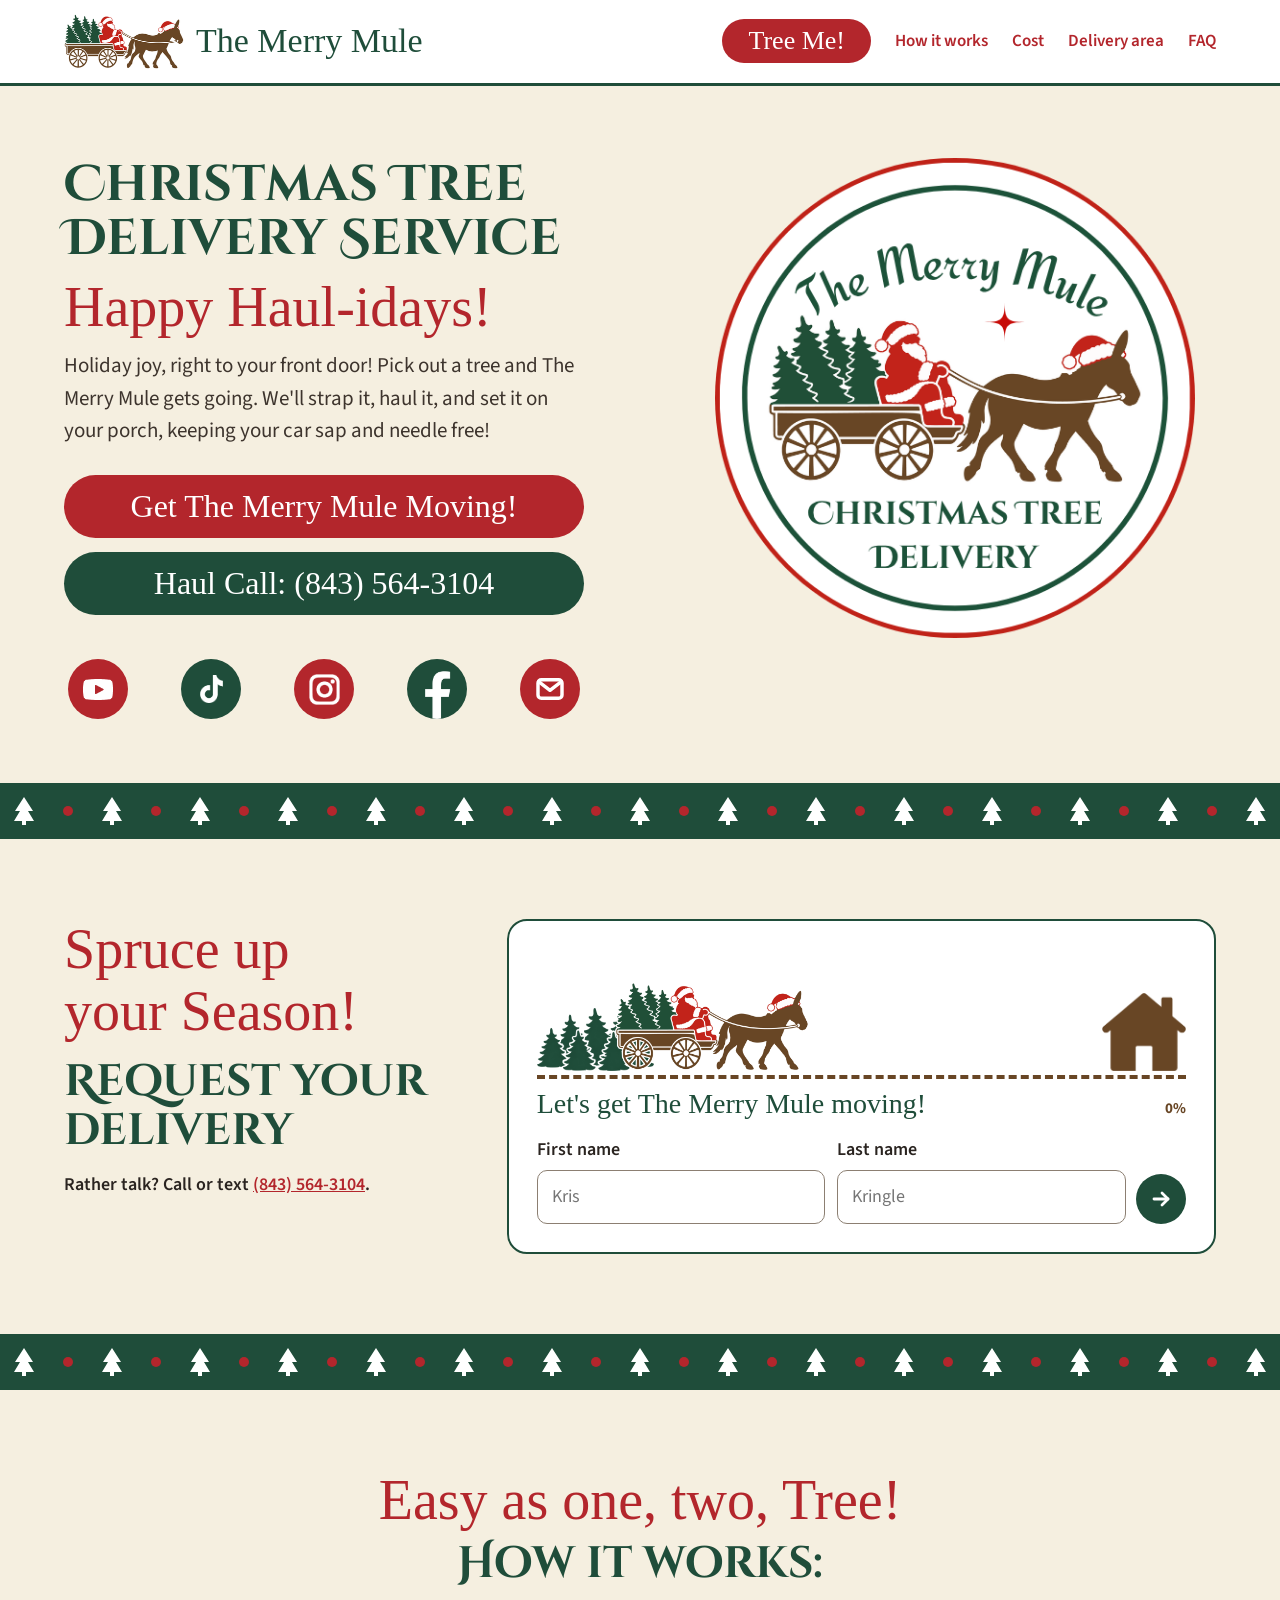
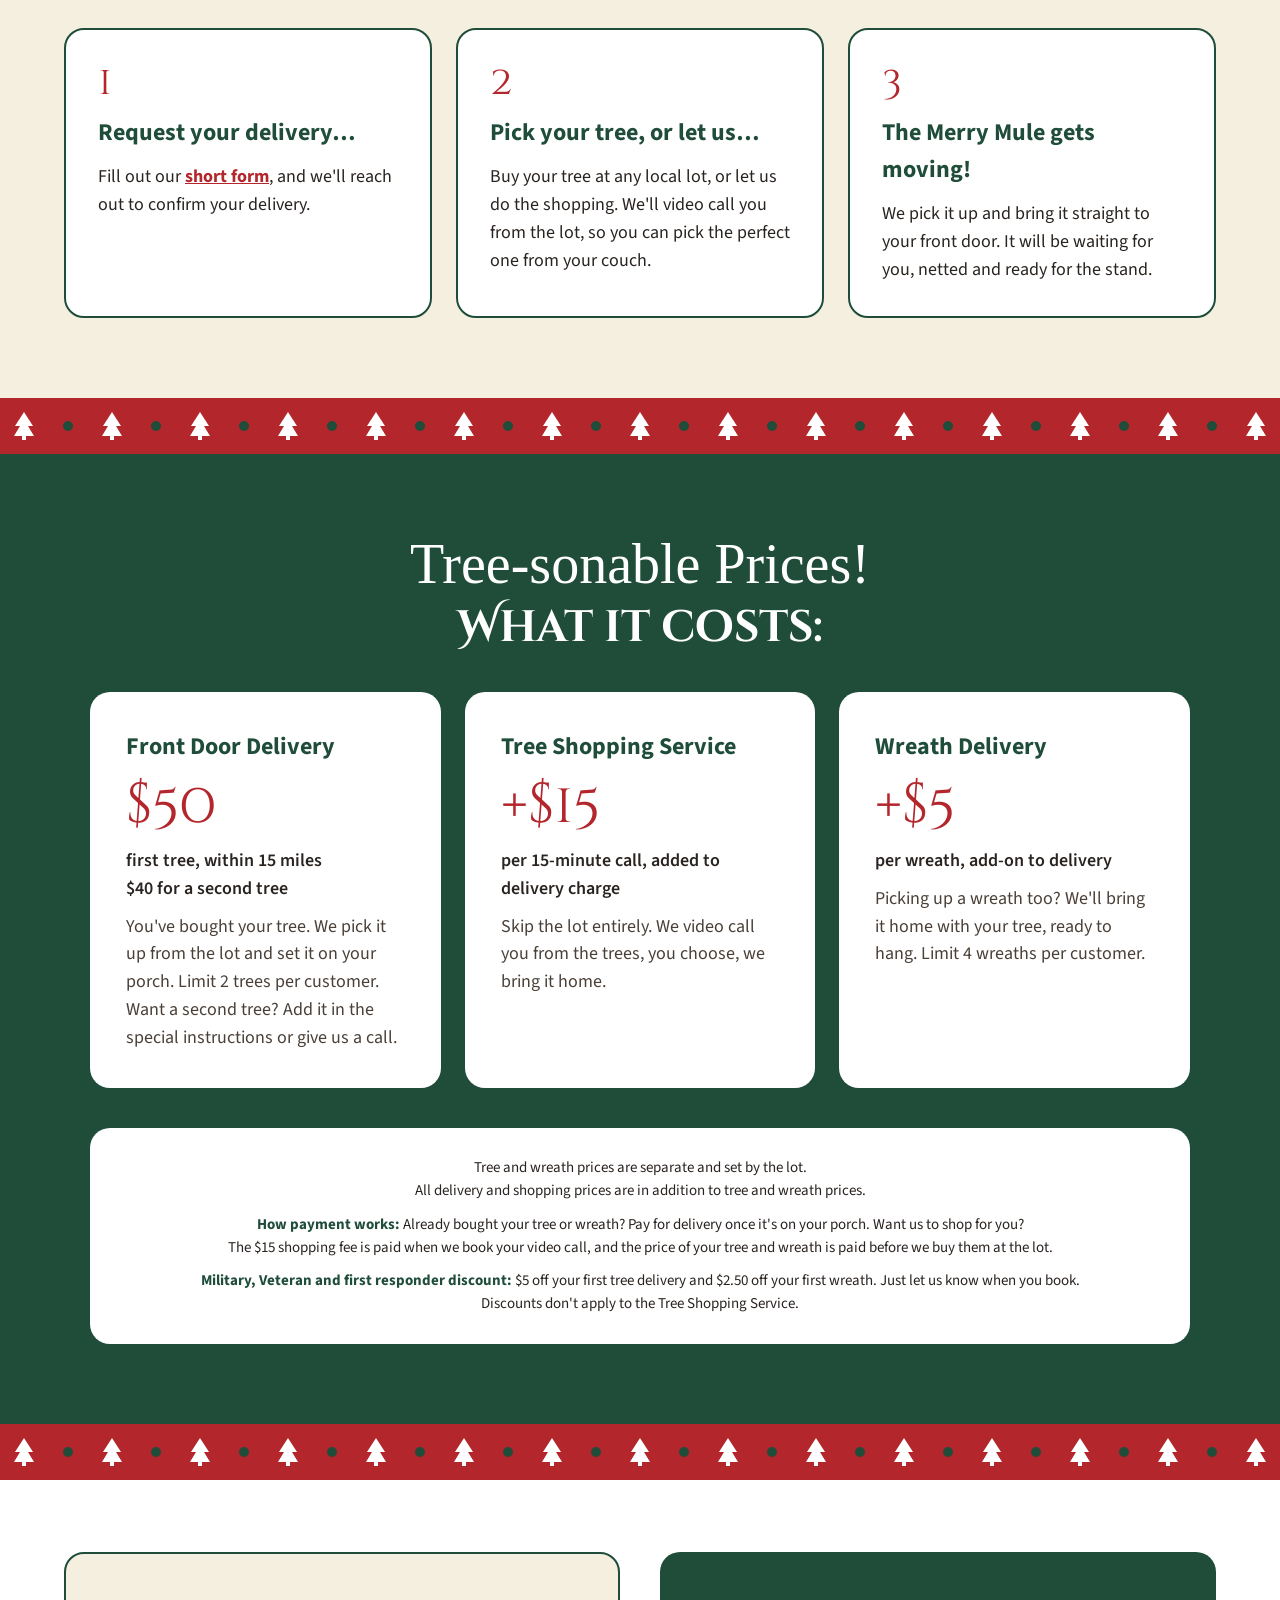
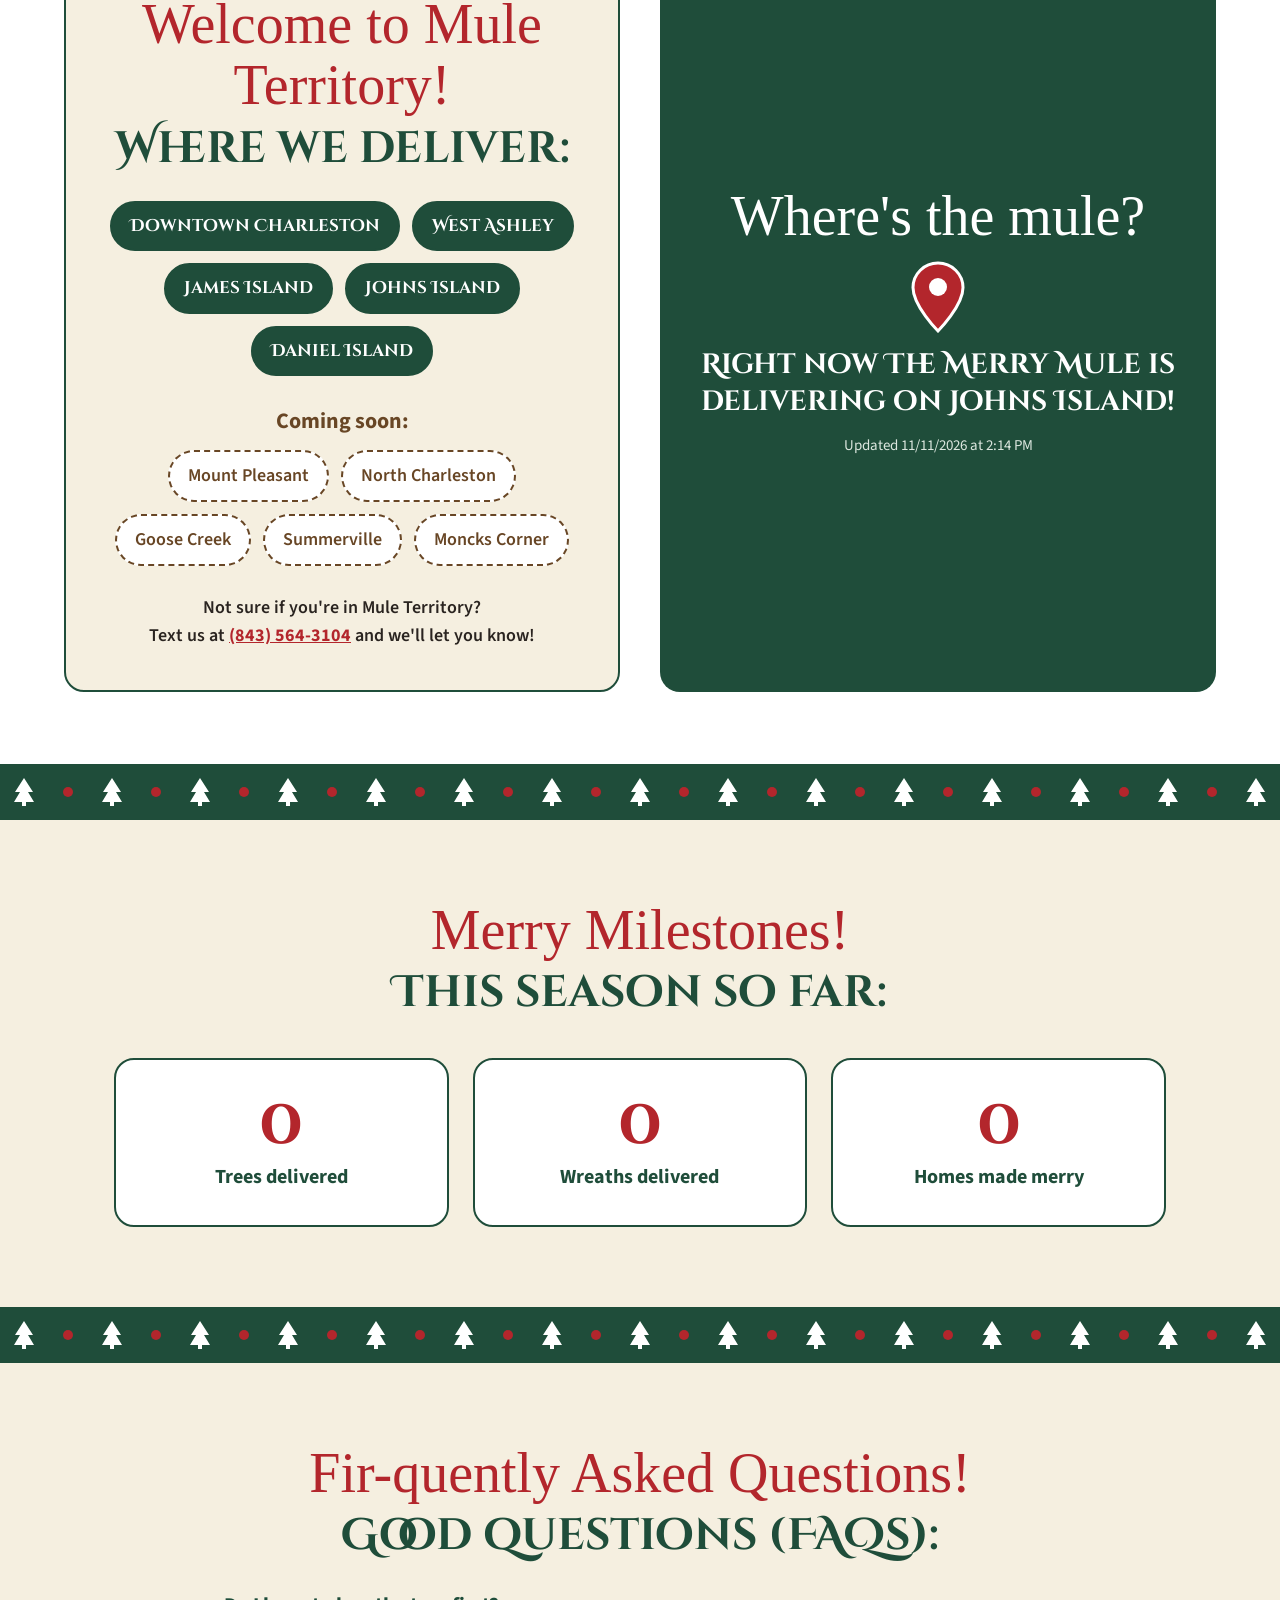
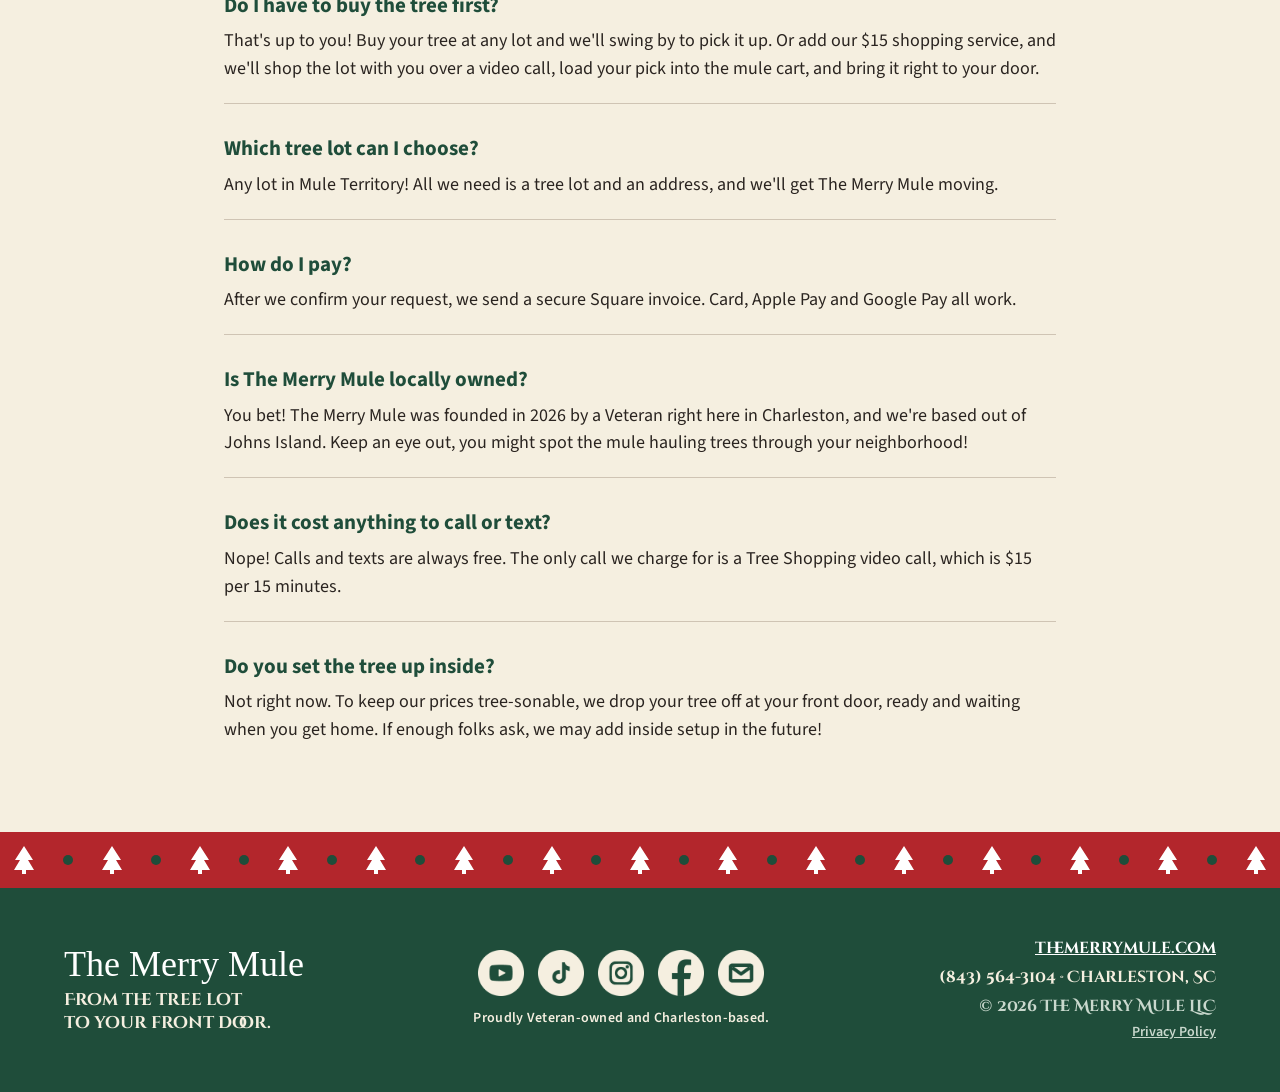
==== index.html @ 7c2b90de "Add files via upload" ====
<!doctype html>
<html lang="en">
<head>
<!-- Google Tag Manager -->
<script>(function(w,d,s,l,i){w[l]=w[l]||[];w[l].push({'gtm.start':
new Date().getTime(),event:'gtm.js'});var f=d.getElementsByTagName(s)[0],
j=d.createElement(s),dl=l!='dataLayer'?'&l='+l:'';j.async=true;j.src=
'https://www.googletagmanager.com/gtm.js?id='+i+dl;f.parentNode.insertBefore(j,f);
})(window,document,'script','dataLayer','GTM-KTWTQXD2');</script>
<!-- End Google Tag Manager -->
<meta charset="utf-8">
<meta name="viewport" content="width=device-width, initial-scale=1">
<title>The Merry Mule | Christmas Tree Delivery in Charleston, SC</title>
<meta name="description" content="Christmas tree delivery in Charleston, SC. Buy your tree at any local lot and The Merry Mule hauls it to your front door. $50 delivery. Veteran-owned on Johns Island.">
<link rel="canonical" href="https://www.themerrymule.com/">
<meta property="og:type" content="website">
<meta property="og:url" content="https://www.themerrymule.com/">
<meta property="og:title" content="The Merry Mule | Christmas Tree Delivery">
<meta property="og:description" content="Holiday joy, right to your front door! We haul your Christmas tree from the lot to your porch in Charleston, SC.">
<meta property="og:image" content="https://www.themerrymule.com/img/logo-circle.png">
<meta name="theme-color" content="#1F4D3A">
<link rel="icon" type="image/png" href="/favicon.png">
<link rel="apple-touch-icon" href="/apple-touch-icon.png">
<link rel="preconnect" href="https://fonts.googleapis.com">
<link rel="preconnect" href="https://fonts.gstatic.com" crossorigin>
<link rel="stylesheet" href="https://fonts.googleapis.com/css2?family=Cinzel+Decorative:wght@700&family=Redressed&family=Source+Sans+3:wght@400;600;700&display=swap">
<link rel="stylesheet" href="/styles.css">
<script type="application/ld+json">
{"@context":"https://schema.org","@type":"LocalBusiness","name":"The Merry Mule","description":"Christmas tree delivery service in Charleston, SC.","url":"https://www.themerrymule.com","telephone":"+1-843-564-3104","email":"haulidays@themerrymule.com","image":"https://www.themerrymule.com/img/logo-circle.png","address":{"@type":"PostalAddress","addressLocality":"Johns Island","addressRegion":"SC","addressCountry":"US"},"areaServed":["Downtown Charleston","West Ashley","James Island","Johns Island","Daniel Island"],"sameAs":["https://www.youtube.com/@TheMerryMule","https://www.tiktok.com/@the_merry_mule","https://www.instagram.com/the_merry_mule/","https://www.facebook.com/themerrymule"]}
</script>
</head>
<body>
<!-- Google Tag Manager (noscript) -->
<noscript><iframe src="https://www.googletagmanager.com/ns.html?id=GTM-KTWTQXD2" height="0" width="0" style="display:none;visibility:hidden"></iframe></noscript>
<!-- End Google Tag Manager (noscript) -->

<header class="mm-header">
<div class="mm-headrow">
<a class="mm-brand" href="#top" data-jump="top">
<img class="mm-headlogo" src="/img/logo-header.png" alt="The Merry Mule: Santa and the mule hauling a wagon of trees" width="120" height="86">
<span class="mm-brandname">The Merry Mule</span>
</a>
<nav class="mm-nav" aria-label="Main">
<a class="mm-pill" href="#spruce" data-jump="spruce">Tree Me!</a>
<a href="#how" data-jump="how">How it works</a>
<a href="#pricing" data-jump="pricing">Cost</a>
<a href="#area" data-jump="area">Delivery area</a>
<a href="#faq" data-jump="faq">FAQ</a>
</nav>
<button type="button" class="mm-burger" id="mm-burger" aria-label="Open menu" aria-expanded="false" aria-controls="mm-menu">
<svg class="bars" width="26" height="26" viewBox="0 0 24 24" aria-hidden="true" fill="none" stroke="#FFFFFF" stroke-width="2.6" stroke-linecap="round"><line x1="4" y1="7" x2="20" y2="7"/><line x1="4" y1="12" x2="20" y2="12"/><line x1="4" y1="17" x2="20" y2="17"/></svg>
<svg class="x" width="26" height="26" viewBox="0 0 24 24" aria-hidden="true" fill="none" stroke="#FFFFFF" stroke-width="2.6" stroke-linecap="round"><line x1="6" y1="6" x2="18" y2="18"/><line x1="18" y1="6" x2="6" y2="18"/></svg>
</button>
</div>
<nav class="mm-menu" id="mm-menu" aria-label="Mobile">
<a class="mm-pill" href="#spruce" data-jump="spruce">Tree Me!</a>
<a href="#how" data-jump="how">How it works</a>
<a href="#pricing" data-jump="pricing">Cost</a>
<a href="#area" data-jump="area">Delivery area</a>
<a href="#faq" data-jump="faq">FAQ</a>
</nav>
</header>

<main>
<section id="top" class="mm-hero">
<div style="flex:1 1 480px;min-width:0;display:flex;flex-direction:column;gap:22px">
<h1>Christmas Tree Delivery Service</h1>
<p class="script" style="margin:-11px 0;font-size:clamp(41px,6.6vw,56px);line-height:1.1;color:var(--red)">Happy Haul-idays!</p>
<p style="margin:0;font-size:21px;max-width:520px;color:#3D342D">Holiday joy, right to your front door! Pick out a tree and The Merry Mule gets going. We'll strap it, haul it, and set it on your porch, keeping your car sap and needle free!</p>
<div style="display:flex;flex-direction:column;gap:14px;margin-top:6px;width:100%;max-width:520px">
<a class="mm-bigbtn" href="#spruce" data-jump="spruce" style="background:var(--red)">Get The Merry Mule Moving!</a>
<a class="mm-bigbtn" href="tel:+18435643104" data-call="hero" style="background:var(--green)">Haul Call: <span style="white-space:nowrap">(843) 564-3104</span></a>
</div>
<div class="mm-socials">
<a href="https://www.youtube.com/@TheMerryMule" target="_blank" rel="noopener" aria-label="The Merry Mule on YouTube" title="YouTube" style="background:var(--red)"><img src="/img/yt.png" alt="" style="width:30px;height:auto"></a>
<a href="https://www.tiktok.com/@the_merry_mule" target="_blank" rel="noopener" aria-label="The Merry Mule on TikTok" title="TikTok" style="background:var(--green)"><img src="/img/tt.png" alt="" style="width:23px;height:auto"></a>
<a href="https://www.instagram.com/the_merry_mule/" target="_blank" rel="noopener" aria-label="The Merry Mule on Instagram" title="Instagram" style="background:var(--red)"><img src="/img/ig.png" alt="" style="width:31px;height:auto"></a>
<a href="https://www.facebook.com/themerrymule" target="_blank" rel="noopener" aria-label="The Merry Mule on Facebook" title="Facebook" style="background:var(--green)"><img src="/img/fb.png" alt="" style="width:60px;height:60px;display:block"></a>
<a href="mailto:haulidays@themerrymule.com" aria-label="Email The Merry Mule" title="Email" style="background:var(--red)"><svg width="32" height="32" viewBox="0 0 24 24" aria-hidden="true" fill="none" stroke="#FFFFFF" stroke-width="2.6" stroke-linecap="round" stroke-linejoin="round"><rect x="3" y="5" width="18" height="14" rx="2.5"/><path d="M3.5 6.5l8.5 6.5 8.5-6.5"/></svg></a>
</div>
</div>
<div style="flex:1 1 420px;min-width:0;display:flex;justify-content:center">
<img src="/img/logo-circle.png" alt="The Merry Mule: a mule in a Santa hat pulling a wagon of Christmas trees" width="480" height="480" style="width:100%;max-width:480px;height:auto;display:block">
</div>
</section>

<div class="mm-strip" aria-hidden="true" style="background:var(--green)" data-dot="#B3262C"></div>

<section id="request" class="mm-request">
<div class="mm-req-head">
<p id="spruce" class="kicker mm-spruce">Spruce up<br class="mm-deskbr"> your Season!</p>
<h2 class="h2 mm-reqh2">Request your delivery</h2>
<p class="mm-desk-only" style="margin:0;font-weight:600">Rather talk? Call or text <a href="tel:+18435643104" data-call="form">(843) 564-3104</a>.</p>
</div>
<div style="flex:2 1 560px;min-width:0">
<form id="mm-form" class="mm-form" novalidate>
<div class="mm-track">
<div class="mm-road">
<img src="/img/tree-lot.png" alt="Tree lot" style="left:0;width:18%">
<img src="/img/house.png" alt="Your home" style="right:0;width:13%">
<img id="mm-wagon" src="/img/wagon.png" alt="The Merry Mule hauling a tree" style="left:12%;width:30%;transition:left .7s ease">
</div>
<div style="display:flex;justify-content:space-between;align-items:baseline;gap:12px;flex-wrap:wrap">
<span class="mm-tripmsg" id="mm-tripmsg">Let's get The Merry Mule moving!</span>
<span class="mm-pct" id="mm-pct">0%</span>
</div>
</div>

<div class="mm-page" data-page="1" data-req="first,last">
<div class="mm-fields"><div style="display:grid;grid-template-columns:1fr 1fr;gap:12px">
<label class="mm-lbl">First name<input class="mm-in" type="text" name="first" placeholder="Kris" autocomplete="given-name" enterkeyhint="next"></label>
<label class="mm-lbl">Last name<input class="mm-in" type="text" name="last" placeholder="Kringle" autocomplete="family-name" enterkeyhint="next"></label>
</div></div>
<button type="button" class="mm-circ next" aria-label="Next"></button>
</div>

<div class="mm-page" data-page="2" data-req="phone" hidden>
<button type="button" class="mm-circ back" aria-label="Back"></button>
<div class="mm-fields"><label class="mm-lbl">Phone<input class="mm-in" type="tel" name="phone" placeholder="(843) 555-MULE" autocomplete="tel" enterkeyhint="next"></label></div>
<button type="button" class="mm-circ next" aria-label="Next"></button>
</div>

<div class="mm-page" data-page="3" data-req="email" hidden>
<button type="button" class="mm-circ back" aria-label="Back"></button>
<div class="mm-fields"><label class="mm-lbl">Email<input class="mm-in" type="email" name="email" placeholder="christmaswishes@santasworkshop.org" autocomplete="email" enterkeyhint="next"></label></div>
<button type="button" class="mm-circ next" aria-label="Next"></button>
</div>

<div class="mm-page" data-page="4" data-req="address" hidden>
<button type="button" class="mm-circ back" aria-label="Back"></button>
<div class="mm-fields"><label class="mm-lbl">Delivery address <span style="font-weight:400;font-size:15px;color:#5A5048">(include town and ZIP code)</span><textarea class="mm-in" rows="2" name="address" placeholder="123 North Pole Lane, North Pole, SC 99705" autocomplete="street-address" enterkeyhint="next"></textarea></label></div>
<button type="button" class="mm-circ next" aria-label="Next"></button>
</div>

<div class="mm-page" data-page="5" data-req="tree" hidden>
<button type="button" class="mm-circ back" aria-label="Back"></button>
<div class="mm-fields"><fieldset style="margin:0;padding:0;border:0;display:flex;flex-wrap:wrap;column-gap:24px;row-gap:0">
<legend style="font-weight:600;font-size:18px;padding:0;margin-bottom:6px">Do you already have your tree?</legend>
<label class="mm-radio"><input type="radio" name="tree" value="yes">Yes, I've bought it. Just deliver it!</label>
<label class="mm-radio"><input type="radio" name="tree" value="no">No, I need help picking one (+$15)</label>
</fieldset></div>
<button type="button" class="mm-circ next" aria-label="Next"></button>
</div>

<div class="mm-page" data-page="6" data-req="lot" hidden>
<button type="button" class="mm-circ back" aria-label="Back"></button>
<div class="mm-fields"><label class="mm-lbl"><span id="mm-lotlabel">Which tree lot?</span><input class="mm-in" type="text" name="lot" placeholder="Trees R Us" enterkeyhint="next"></label></div>
<button type="button" class="mm-circ next" aria-label="Next"></button>
</div>

<div class="mm-page" data-page="7" data-req="height" hidden>
<button type="button" class="mm-circ back" aria-label="Back"></button>
<div class="mm-fields"><label class="mm-lbl">Tree height<select class="mm-in" name="height"><option value="">Choose a height</option><option>Under 6 ft</option><option>6 to 7 ft</option><option>7 to 8 ft</option><option>8 to 9 ft</option><option>Over 9 ft</option></select></label></div>
<button type="button" class="mm-circ next" aria-label="Next"></button>
</div>

<div class="mm-page" data-page="8" data-req="" hidden>
<button type="button" class="mm-circ back" aria-label="Back"></button>
<div class="mm-fields"><label class="mm-lbl">How many wreaths? ($5 each)<select class="mm-in" name="wreaths"><option>None</option><option>1</option><option>2</option><option>3</option><option>4</option></select></label></div>
<button type="button" class="mm-circ next" aria-label="Next"></button>
</div>

<div class="mm-page" data-page="9" data-req="date" hidden>
<button type="button" class="mm-circ back" aria-label="Back"></button>
<div class="mm-fields"><label class="mm-lbl">Preferred delivery date<input class="mm-in" type="date" name="date" enterkeyhint="next"></label></div>
<button type="button" class="mm-circ next" aria-label="Next"></button>
</div>

<div class="mm-page" data-page="10" data-req="" hidden>
<button type="button" class="mm-circ back" aria-label="Back"></button>
<div class="mm-fields"><label class="mm-lbl">Special instructions (optional)<textarea class="mm-in notes" rows="3" name="notes" placeholder="Do not feed the reindeer."></textarea></label></div>
<button type="button" class="mm-circ next" aria-label="Next"></button>
</div>

<div class="mm-page" data-page="11" data-req="consent" hidden style="flex-direction:column;align-items:stretch;gap:16px">
<div class="mm-consent">
<label class="mm-check"><input type="checkbox" name="consent_service"><span><strong>Required:</strong> I agree to receive texts and emails from The Merry Mule about this delivery, including scheduling, payment and delivery updates. Msg &amp; data rates may apply. Reply STOP to opt out.</span></label>
<label class="mm-check"><input type="checkbox" name="consent_marketing"><span><strong>Optional:</strong> Yes, keep me on The Merry Mule's list! Send me occasional texts and emails with seasonal offers, including next year's tree delivery. Consent is not a condition of purchase. Msg frequency varies. Msg &amp; data rates may apply. Reply STOP to unsubscribe or HELP for help. See our <a href="/privacy">Privacy Policy</a>.</span></label>
</div>
<div style="display:flex;align-items:center;gap:10px">
<button type="button" class="mm-circ back" aria-label="Back"></button>
<button type="submit" class="mm-submit" id="mm-submit">Bring My Tree Home!</button>
</div>
</div>

<input type="text" name="company" tabindex="-1" autocomplete="off" aria-hidden="true" style="position:absolute;left:-9999px;width:1px;height:1px;opacity:0">
<p class="mm-nudge" id="mm-nudge" role="alert" hidden></p>
</form>

<div class="mm-thanks" id="mm-thanks" hidden>
<div class="mm-snow" aria-hidden="true" data-count="30" data-fall="560" data-seed="13"></div>
<div style="flex:1 1 200px;min-width:0;display:flex;justify-content:center;position:relative;z-index:1">
<img src="/img/logo-circle.png" alt="The Merry Mule logo" style="width:100%;max-width:260px;height:auto;border-radius:50%;background:#fff">
</div>
<div style="flex:2 1 280px;min-width:0;display:flex;flex-direction:column;align-items:flex-start;gap:16px;position:relative;z-index:1">
<p class="script" style="margin:0;font-size:clamp(40px,6vw,56px);line-height:1.1">The Merry Mule<br>is on the move!</p>
<p style="margin:0;font-size:19px;max-width:440px">Thanks for choosing The Merry Mule. We can't wait to make your holiday bright!</p>
<button type="button" id="mm-again" style="font:inherit;font-weight:700;font-size:17px;background:#fff;color:var(--green);border:0;border-radius:999px;padding:12px 24px;min-height:48px;cursor:pointer">Book another delivery</button>
</div>
</div>
<p class="mm-mob-only" style="margin:18px 0 0;font-weight:600;text-align:center">Rather talk? Call or text <a href="tel:+18435643104" data-call="form">(843) 564-3104</a>.</p>
</div>
</section>

<div class="mm-strip" aria-hidden="true" style="background:var(--green)" data-dot="#B3262C"></div>

<section id="how" class="wrap" style="padding-top:80px;padding-bottom:80px;display:flex;flex-direction:column;gap:40px">
<div style="text-align:center;display:flex;flex-direction:column;gap:8px">
<p class="kicker">Easy as one, two, Tree!</p>
<h2 class="h2">How it works:</h2>
</div>
<div style="display:grid;grid-template-columns:repeat(auto-fit,minmax(280px,1fr));gap:24px">
<div class="mm-card"><span class="mm-num">1</span><h3>Request your delivery…</h3><p>Fill out our <a href="#spruce" data-jump="spruce" style="font-weight:700">short form</a>, and we'll reach out to confirm your delivery.</p></div>
<div class="mm-card"><span class="mm-num">2</span><h3>Pick your tree, or let us…</h3><p>Buy your tree at any local lot, or let us do the shopping. We'll video call you from the lot, so you can pick the perfect one from your couch.</p></div>
<div class="mm-card"><span class="mm-num">3</span><h3>The Merry Mule gets moving!</h3><p>We pick it up and bring it straight to your front door. It will be waiting for you, netted and ready for the stand.</p></div>
</div>
</section>

<div class="mm-strip" aria-hidden="true" style="background:var(--red)" data-dot="#1F4D3A"></div>

<section id="pricing" style="position:relative;overflow:hidden;background:var(--green);color:var(--cream)">
<div class="mm-snow" aria-hidden="true" data-count="44" data-fall="1200" data-seed="0"></div>
<div class="wrap" style="position:relative;z-index:1;padding-top:80px;padding-bottom:80px;display:flex;flex-direction:column;gap:40px">
<div style="text-align:center;display:flex;flex-direction:column;gap:8px">
<p class="kicker" style="color:#fff">Tree-sonable Prices!</p>
<h2 class="h2" style="color:#fff">What it costs:</h2>
</div>
<div style="display:grid;grid-template-columns:repeat(auto-fit,minmax(260px,1fr));gap:24px;max-width:1100px;width:100%;margin:0 auto">
<div class="mm-price"><h3>Front Door Delivery</h3><p class="amt">$50</p><p style="font-weight:600">first tree, within 15 miles<br>$40 for a second tree</p><p style="color:#4A4038">You've bought your tree. We pick it up from the lot and set it on your porch. Limit 2 trees per customer. Want a second tree? Add it in the special instructions or give us a call.</p></div>
<div class="mm-price"><h3>Tree Shopping Service</h3><p class="amt">+$15</p><p style="font-weight:600">per 15-minute call, added to delivery charge</p><p style="color:#4A4038">Skip the lot entirely. We video call you from the trees, you choose, we bring it home.</p></div>
<div class="mm-price"><h3>Wreath Delivery</h3><p class="amt">+$5</p><p style="font-weight:600">per wreath, add-on to delivery</p><p style="color:#4A4038">Picking up a wreath too? We'll bring it home with your tree, ready to hang. Limit 4 wreaths per customer.</p></div>
</div>
<div style="max-width:1100px;width:100%;margin:0 auto;background:#fff;border-radius:20px;padding:28px 32px;display:flex;flex-direction:column;gap:10px;text-align:center;font-size:15px;color:var(--ink)">
<p style="margin:0">Tree and wreath prices are separate and set by the lot.<br>All delivery and shopping prices are in addition to tree and wreath prices.</p>
<p style="margin:0"><strong style="color:var(--green)">How payment works:</strong> Already bought your tree or wreath? Pay for delivery once it's on your porch. Want us to shop for you?<br>The $15 shopping fee is paid when we book your video call, and the price of your tree and wreath is paid before we buy them at the lot.</p>
<p style="margin:0"><strong style="color:var(--green)">Military, Veteran and first responder discount:</strong> $5 off your first tree delivery and $2.50 off your first wreath. Just let us know when you book.<br>Discounts don't apply to the Tree Shopping Service.</p>
</div>
</div>
</section>

<div class="mm-strip" aria-hidden="true" style="background:var(--red)" data-dot="#1F4D3A"></div>

<section id="area" style="background:#fff">
<div class="wrap" style="padding-top:72px;padding-bottom:72px;display:flex;flex-wrap:wrap;align-items:stretch;gap:40px">
<div style="flex:1 1 380px;min-width:0;background:var(--cream);border:2px solid var(--green);border-radius:20px;padding:40px 32px;display:flex;flex-direction:column;align-items:center;justify-content:center;gap:28px;text-align:center">
<div style="display:flex;flex-direction:column;gap:8px">
<p class="kicker">Welcome to Mule Territory!</p>
<h2 class="h2">Where we deliver:</h2>
</div>
<ul class="mm-chips">
<li class="mm-chip">Downtown Charleston</li><li class="mm-chip">West Ashley</li><li class="mm-chip">James Island</li><li class="mm-chip">Johns Island</li><li class="mm-chip">Daniel Island</li>
</ul>
<div style="display:flex;flex-direction:column;align-items:center;gap:12px">
<h3 style="margin:0;font-size:22px;color:var(--brown)">Coming soon:</h3>
<ul class="mm-chips">
<li class="mm-chip soon">Mount Pleasant</li><li class="mm-chip soon">North Charleston</li><li class="mm-chip soon">Goose Creek</li><li class="mm-chip soon">Summerville</li><li class="mm-chip soon">Moncks Corner</li>
</ul>
</div>
<p style="margin:0;max-width:460px;font-weight:600">Not sure if you're in Mule Territory?<br>Text us at <a href="sms:+18435643104" data-call="text" style="font-weight:700">(843) 564-3104</a> and we'll let you know!</p>
</div>
<div style="flex:1 1 380px;min-width:0;position:relative;overflow:hidden;background:var(--green);color:#fff;border-radius:20px;padding:40px 32px;display:flex;flex-direction:column;align-items:center;justify-content:center;gap:16px;text-align:center">
<div class="mm-snow" aria-hidden="true" data-count="26" data-fall="480" data-seed="21"></div>
<div style="position:relative;z-index:1;display:flex;flex-direction:column;align-items:center;gap:14px">
<p class="script" style="margin:0;font-size:clamp(40px,6vw,56px);line-height:1.1">Where's the mule?</p>
<svg width="56" height="72" viewBox="0 0 56 72" role="img" aria-label="Location pin"><path d="M28 2C14.2 2 3 13 3 26.6 3 45 28 70 28 70s25-25 25-43.4C53 13 41.8 2 28 2z" fill="#B3262C" stroke="#FFFFFF" stroke-width="3"/><circle cx="28" cy="26" r="9" fill="#FFFFFF"/></svg>
<p id="mm-mule-status" style="margin:0;font-family:var(--head);font-weight:700;font-size:clamp(22px,3vw,28px);line-height:1.3"></p>
<p style="margin:0;font-size:15px;color:#DCE7DF">Updated <span id="mm-mule-updated"></span></p>
</div>
</div>
</div>
</section>

<div class="mm-strip" aria-hidden="true" style="background:var(--green)" data-dot="#B3262C"></div>

<section id="milestones" style="max-width:1100px;margin:0 auto;padding:80px 24px;display:flex;flex-direction:column;align-items:center;gap:40px;text-align:center">
<div style="display:flex;flex-direction:column;gap:8px">
<p class="kicker">Merry Milestones!</p>
<h2 class="h2">This season so far:</h2>
</div>
<div id="mm-milestones" style="width:100%;display:grid;grid-template-columns:repeat(auto-fit,minmax(240px,1fr));gap:24px"></div>
</section>

<div class="mm-strip" aria-hidden="true" style="background:var(--green)" data-dot="#B3262C"></div>

<section id="faq" style="max-width:880px;margin:0 auto;padding:80px 24px;display:flex;flex-direction:column;gap:28px">
<div style="display:flex;flex-direction:column;gap:8px;text-align:center">
<p class="kicker">Fir-quently Asked Questions!</p>
<h2 class="h2">Good questions (FAQs):</h2>
</div>
<div class="mm-faq"><h3>Do I have to buy the tree first?</h3><p>That's up to you! Buy your tree at any lot and we'll swing by to pick it up. Or add our $15 shopping service, and we'll shop the lot with you over a video call, load your pick into the mule cart, and bring it right to your door.</p></div>
<div class="mm-faq"><h3>Which tree lot can I choose?</h3><p>Any lot in Mule Territory! All we need is a tree lot and an address, and we'll get The Merry Mule moving.</p></div>
<div class="mm-faq"><h3>How do I pay?</h3><p>After we confirm your request, we send a secure Square invoice. Card, Apple Pay and Google Pay all work.</p></div>
<div class="mm-faq"><h3>Is The Merry Mule locally owned?</h3><p>You bet! The Merry Mule was founded in 2026 by a Veteran right here in Charleston, and we're based out of Johns Island. Keep an eye out, you might spot the mule hauling trees through your neighborhood!</p></div>
<div class="mm-faq"><h3>Does it cost anything to call or text?</h3><p>Nope! Calls and texts are always free. The only call we charge for is a Tree Shopping video call, which is $15 per 15 minutes.</p></div>
<div class="mm-faq"><h3>Do you set the tree up inside?</h3><p>Not right now. To keep our prices tree-sonable, we drop your tree off at your front door, ready and waiting when you get home. If enough folks ask, we may add inside setup in the future!</p></div>
</section>
</main>

<div class="mm-strip" aria-hidden="true" style="background:var(--red)" data-dot="#1F4D3A"></div>

<footer class="mm-footer">
<div class="mm-snow" aria-hidden="true" data-count="24" data-fall="320" data-seed="7"></div>
<div class="mm-foot-inner">
<div class="mm-foot-left">
<span class="script" style="font-size:36px;color:#fff;line-height:1.1">The Merry Mule</span>
<span style="font-family:var(--head);font-weight:700;font-size:17px;line-height:1.35">From the tree lot<br>to your front door.</span>
</div>
<div class="mm-foot-mid">
<div class="mm-foot-icons">
<a href="https://www.youtube.com/@TheMerryMule" target="_blank" rel="noopener" aria-label="YouTube"><img src="/img/foot-yt.png" alt="YouTube"></a>
<a href="https://www.tiktok.com/@the_merry_mule" target="_blank" rel="noopener" aria-label="TikTok"><img src="/img/foot-tt.png" alt="TikTok"></a>
<a href="https://www.instagram.com/the_merry_mule/" target="_blank" rel="noopener" aria-label="Instagram"><img src="/img/foot-ig.png" alt="Instagram"></a>
<a href="https://www.facebook.com/themerrymule" target="_blank" rel="noopener" aria-label="Facebook"><img src="/img/foot-fb.png" alt="Facebook"></a>
<a href="mailto:haulidays@themerrymule.com" aria-label="Email"><img src="/img/foot-email.png" alt="Email"></a>
</div>
<span style="font-size:14px;font-weight:600;letter-spacing:.02em;text-align:center">Proudly Veteran-owned and Charleston-based.</span>
</div>
<div class="mm-foot-right">
<a href="https://www.themerrymule.com">themerrymule.com</a>
<span>(843) 564-3104 · Charleston, SC</span>
<span style="color:#C9D8CD">© 2026 The Merry Mule LLC</span>
<span class="mm-foot-legal"><a href="/privacy">Privacy Policy</a></span>
</div>
</div>
</footer>

<script src="/site.js"></script>
</body>
</html>
---- styles.css ----
/* The Merry Mule — shared styles */
:root{--red:#B3262C;--green:#1F4D3A;--brown:#684625;--cream:#F5EFE0;--white:#FFFFFF;--ink:#2A2420;--head:'Cinzel Decorative',serif;--script:'Redressed',cursive}
*{box-sizing:border-box}
html{scroll-behavior:smooth}
body{margin:0;background:var(--cream);color:var(--ink);font-family:'Source Sans 3',system-ui,sans-serif;font-size:18px;line-height:1.55;-webkit-text-size-adjust:100%}
img{max-width:100%}
a{color:var(--red)}
.wrap{max-width:1200px;margin:0 auto;padding-left:24px;padding-right:24px}
.script{font-family:var(--script);font-weight:400}
.kicker{margin:0;font-family:var(--script);font-size:clamp(40px,6vw,56px);line-height:1.1;color:var(--red)}
.h2{margin:0;font-family:var(--head);font-weight:700;font-size:clamp(32px,5vw,44px);line-height:1.1;color:var(--green)}
section[id],p[id]{scroll-margin-top:12px}

/* Header */
.mm-header{background:var(--white);border-bottom:3px solid var(--green)}
.mm-headrow{max-width:1200px;margin:0 auto;padding:14px 24px;display:flex;flex-wrap:wrap;align-items:center;justify-content:space-between;gap:16px}
.mm-brand{display:flex;align-items:center;gap:12px;text-decoration:none;min-width:0}
.mm-headlogo{width:120px;height:auto;flex:0 0 auto}
.mm-brandname{font-family:var(--script);font-size:34px;white-space:nowrap;color:var(--green);line-height:1}
.mm-nav{display:flex;flex-wrap:wrap;align-items:center;gap:24px;font-weight:600;font-size:17px}
.mm-nav a{text-decoration:none;color:var(--red)}
.mm-pill{background:var(--red);color:#fff !important;padding:8px 26px;border-radius:999px;min-height:44px;display:inline-flex;align-items:center;font-family:var(--script);font-weight:400;font-size:26px;line-height:1;text-decoration:none}
.mm-burger{display:none;flex:0 0 auto;width:48px;height:48px;border:0;border-radius:12px;background:var(--green);align-items:center;justify-content:center;cursor:pointer;padding:0}
.mm-burger .x{display:none}
.mm-burger[aria-expanded=true] .bars{display:none}
.mm-burger[aria-expanded=true] .x{display:block}
.mm-menu{display:none;flex-direction:column;align-items:stretch;gap:4px;padding:6px 16px 18px;border-top:1px solid #E4DCCB;font-weight:700;font-size:19px}
.mm-menu a{text-decoration:none;color:var(--red);padding:12px 4px;border-bottom:1px solid #EFE8DA}
.mm-menu a:last-child{border-bottom:0}
.mm-menu .mm-pill{justify-content:center;font-size:28px;padding:12px 20px;margin:8px 0 6px;border-bottom:0}
.mm-menu.open{display:flex}

/* Hero */
.mm-hero{max-width:1200px;margin:0 auto;padding:72px 24px 64px;display:flex;flex-wrap:wrap;align-items:flex-start;gap:48px}
.mm-hero h1{margin:0;font-family:var(--head);font-weight:700;font-size:clamp(34px,5.6vw,50px);line-height:1.08;max-width:520px;color:var(--green)}
.mm-bigbtn{text-decoration:none;color:#fff;font-family:var(--script);font-size:32px;line-height:1.1;text-align:center;padding:14px 28px;border-radius:999px;display:block}
.mm-socials{display:flex;flex-wrap:nowrap;gap:8px;margin-top:22px;width:100%;max-width:520px;padding:0 4px;justify-content:space-between}
.mm-socials a{width:60px;height:60px;flex:0 0 auto;border-radius:50%;display:inline-flex;align-items:center;justify-content:center;overflow:hidden}

/* Strips */
.mm-strip{height:56px;display:flex;flex-wrap:nowrap;align-items:center;justify-content:center;gap:28px;overflow:hidden}
.mm-strip svg{flex-shrink:0}

/* Snow */
.mm-snow{position:absolute;inset:0;pointer-events:none;z-index:0}
.mm-snow > *{position:absolute;top:-24px}
@keyframes mmSnowFall{from{transform:translate(0,0)}to{transform:translate(40px,var(--fall,1200px))}}
@media (prefers-reduced-motion: reduce){.mm-snow{display:none}}

/* Request + form */
.mm-request{max-width:1200px;margin:0 auto;padding:80px 24px;display:flex;flex-wrap:wrap;gap:48px;align-items:flex-start}
.mm-req-head{flex:1 1 320px;min-width:0;display:flex;flex-direction:column;gap:16px}
.mm-form{background:#fff;border:2px solid var(--green);border-radius:20px;padding:28px;display:flex;flex-direction:column;gap:16px;scroll-margin-top:12px}
.mm-track{display:flex;flex-direction:column;gap:10px}
.mm-road{position:relative;width:100%;aspect-ratio:5/1;border-bottom:4px dashed var(--brown)}
.mm-road img{position:absolute;bottom:4px;height:auto}
.mm-tripmsg{font-family:var(--script);font-size:28px;line-height:1.1;color:var(--green)}
.mm-pct{font-size:15px;font-weight:700;color:var(--brown)}
.mm-page{display:flex;align-items:flex-end;gap:10px}
.mm-page[hidden],.mm-form[hidden],[hidden]{display:none !important}
.mm-fields{flex:1 1 auto;min-width:0;display:flex;flex-direction:column;gap:12px}
.mm-lbl{display:flex;flex-direction:column;gap:6px;font-weight:600;font-size:18px;min-width:0}
.mm-in{font:inherit;font-weight:400;padding:12px 14px;border:1.5px solid #8C7F72;border-radius:10px;background:#fff;min-height:50px;width:100%;color:var(--ink)}
.mm-in:focus{outline:3px solid rgba(31,77,58,.35);outline-offset:1px;border-color:var(--green)}
textarea.mm-in{resize:none}
textarea.mm-in.notes{resize:vertical}
.mm-form input[type=date]{-webkit-appearance:none;appearance:none;min-width:0;display:block}
.mm-form input[type=date]::-webkit-date-and-time-value{text-align:left}
.mm-circ{flex:0 0 auto;width:50px;height:50px;border-radius:50%;border:0;display:inline-flex;align-items:center;justify-content:center;cursor:pointer;padding:0}
.mm-circ.next{background:var(--green)}
.mm-circ.back{background:var(--red)}
.mm-radio{display:flex;align-items:center;gap:10px;min-height:44px;font-size:15.5px;line-height:1.25;cursor:pointer}
.mm-radio input,.mm-check input{width:22px;height:22px;flex:0 0 auto;accent-color:var(--green)}
.mm-consent{display:flex;flex-direction:column;gap:6px;background:var(--cream);border-radius:12px;padding:10px 14px}
.mm-check{display:flex;align-items:center;gap:12px;font-size:12.5px;line-height:1.4;min-height:44px;cursor:pointer}
.mm-submit{flex:1 1 auto;font-family:var(--script);font-size:32px;line-height:1.1;background:var(--red);color:#fff;border:0;border-radius:999px;padding:14px 28px;min-height:52px;cursor:pointer}
.mm-submit[disabled]{opacity:.7;cursor:wait}
.mm-nudge{margin:0;font-weight:600;color:var(--red)}
.mm-thanks{position:relative;overflow:hidden;background:var(--green);color:#fff;border-radius:20px;padding:56px 36px;min-height:420px;display:flex;flex-wrap:wrap;align-items:center;justify-content:center;gap:32px;text-align:left;scroll-margin-top:12px}
.mm-thanks[hidden]{display:none}

/* Cards */
.mm-card{background:#fff;border:2px solid var(--green);border-radius:20px;padding:32px;display:flex;flex-direction:column;gap:12px}
.mm-card h3{margin:0;font-size:24px;color:var(--green)}
.mm-card p{margin:0}
.mm-num{font-family:var(--head);font-size:40px;color:var(--red);line-height:1}
.mm-price{background:#fff;color:var(--ink);border-radius:20px;padding:36px;display:flex;flex-direction:column;gap:10px}
.mm-price h3{margin:0;font-size:24px;color:var(--green)}
.mm-price p{margin:0}
.mm-price .amt{font-family:var(--head);font-size:56px;line-height:1.1;color:var(--red)}
.mm-chip{background:var(--green);color:#fff;font-family:var(--head);font-weight:700;font-size:17px;padding:10px 18px;border-radius:999px;border:2px solid var(--green)}
.mm-chip.soon{background:#fff;color:var(--brown);font-family:inherit;font-weight:600;font-size:18px;border:2px dashed var(--brown)}
.mm-chips{list-style:none;margin:0;padding:0;display:flex;flex-wrap:wrap;justify-content:center;gap:12px}
.mm-faq{display:flex;flex-direction:column;gap:6px;border-bottom:1px solid #CFC4B4;padding-bottom:20px}
.mm-faq:last-child{border-bottom:0;padding-bottom:8px}
.mm-faq h3{margin:0;font-size:21px;color:var(--green)}
.mm-faq p{margin:0}

/* Footer */
.mm-footer{position:relative;overflow:hidden;background:var(--green);color:var(--cream)}
.mm-foot-inner{position:relative;z-index:1;max-width:1200px;margin:0 auto;padding:48px 24px;display:flex;flex-wrap:wrap;align-items:center;justify-content:space-between;gap:24px}
.mm-foot-left{display:flex;flex-direction:column;gap:4px}
.mm-foot-mid{display:flex;flex-direction:column;align-items:center;gap:12px}
.mm-foot-icons{display:flex;gap:14px;align-items:center}
.mm-foot-icons a{display:block;line-height:0}
.mm-foot-icons img{width:46px;height:46px;display:block}
.mm-foot-right{display:flex;flex-direction:column;gap:4px;font-family:var(--head);font-weight:700;font-size:16px;text-align:right}
.mm-foot-right a{color:#fff}
.mm-foot-legal{font-family:'Source Sans 3',system-ui,sans-serif;font-weight:600;font-size:14px}
.mm-foot-legal a{color:#C9D8CD}

.mm-mob-only{display:none}

@media (max-width:700px){
.mm-nav{display:none !important}
.mm-burger{display:inline-flex}
.mm-headrow{flex-wrap:nowrap;padding:10px 16px;gap:10px}
.mm-headlogo{width:78px}
.mm-brandname{font-size:27px}
.mm-hero{padding-top:40px}
.mm-bigbtn{font-size:26px;padding:14px 16px}
.mm-form{padding:18px}
.mm-track{position:sticky;top:0;z-index:5;background:#fff;padding:8px 0 6px;margin-top:-8px;box-shadow:0 6px 8px -6px rgba(31,77,58,.35)}
.mm-tripmsg{font-size:23px}
.mm-request{padding-top:56px;padding-bottom:56px;gap:28px}
.mm-desk-only,.mm-deskbr{display:none !important}
.mm-mob-only{display:block}
.mm-req-head{text-align:center;align-items:center;gap:6px}
.mm-spruce{font-size:8.4vw !important;white-space:nowrap}
.mm-reqh2{font-size:5.4vw !important;white-space:nowrap}
.mm-foot-inner{flex-direction:column;justify-content:center;text-align:center}
.mm-foot-left{align-items:center}
.mm-foot-right{text-align:center;align-items:center}
}
@media (min-width:701px){.mm-menu.open{display:none}}

/* Privacy page */
.mm-legal{max-width:820px;margin:0 auto;padding:64px 24px 80px}
.mm-legal h1{margin:0 0 6px;font-family:var(--head);font-weight:700;font-size:clamp(30px,5vw,42px);color:var(--green);line-height:1.15}
.mm-legal h2{margin:36px 0 8px;font-size:23px;color:var(--green)}
.mm-legal p,.mm-legal li{margin:0 0 12px}
.mm-legal ul{padding-left:22px;margin:0 0 12px}
.mm-legal .updated{color:var(--brown);font-weight:600;margin-bottom:28px}
.mm-legal .box{background:#fff;border:2px solid var(--green);border-radius:16px;padding:20px 24px;margin:12px 0}
a[href^="tel:"]:not(.mm-bigbtn),a[href^="sms:"]{white-space:nowrap}
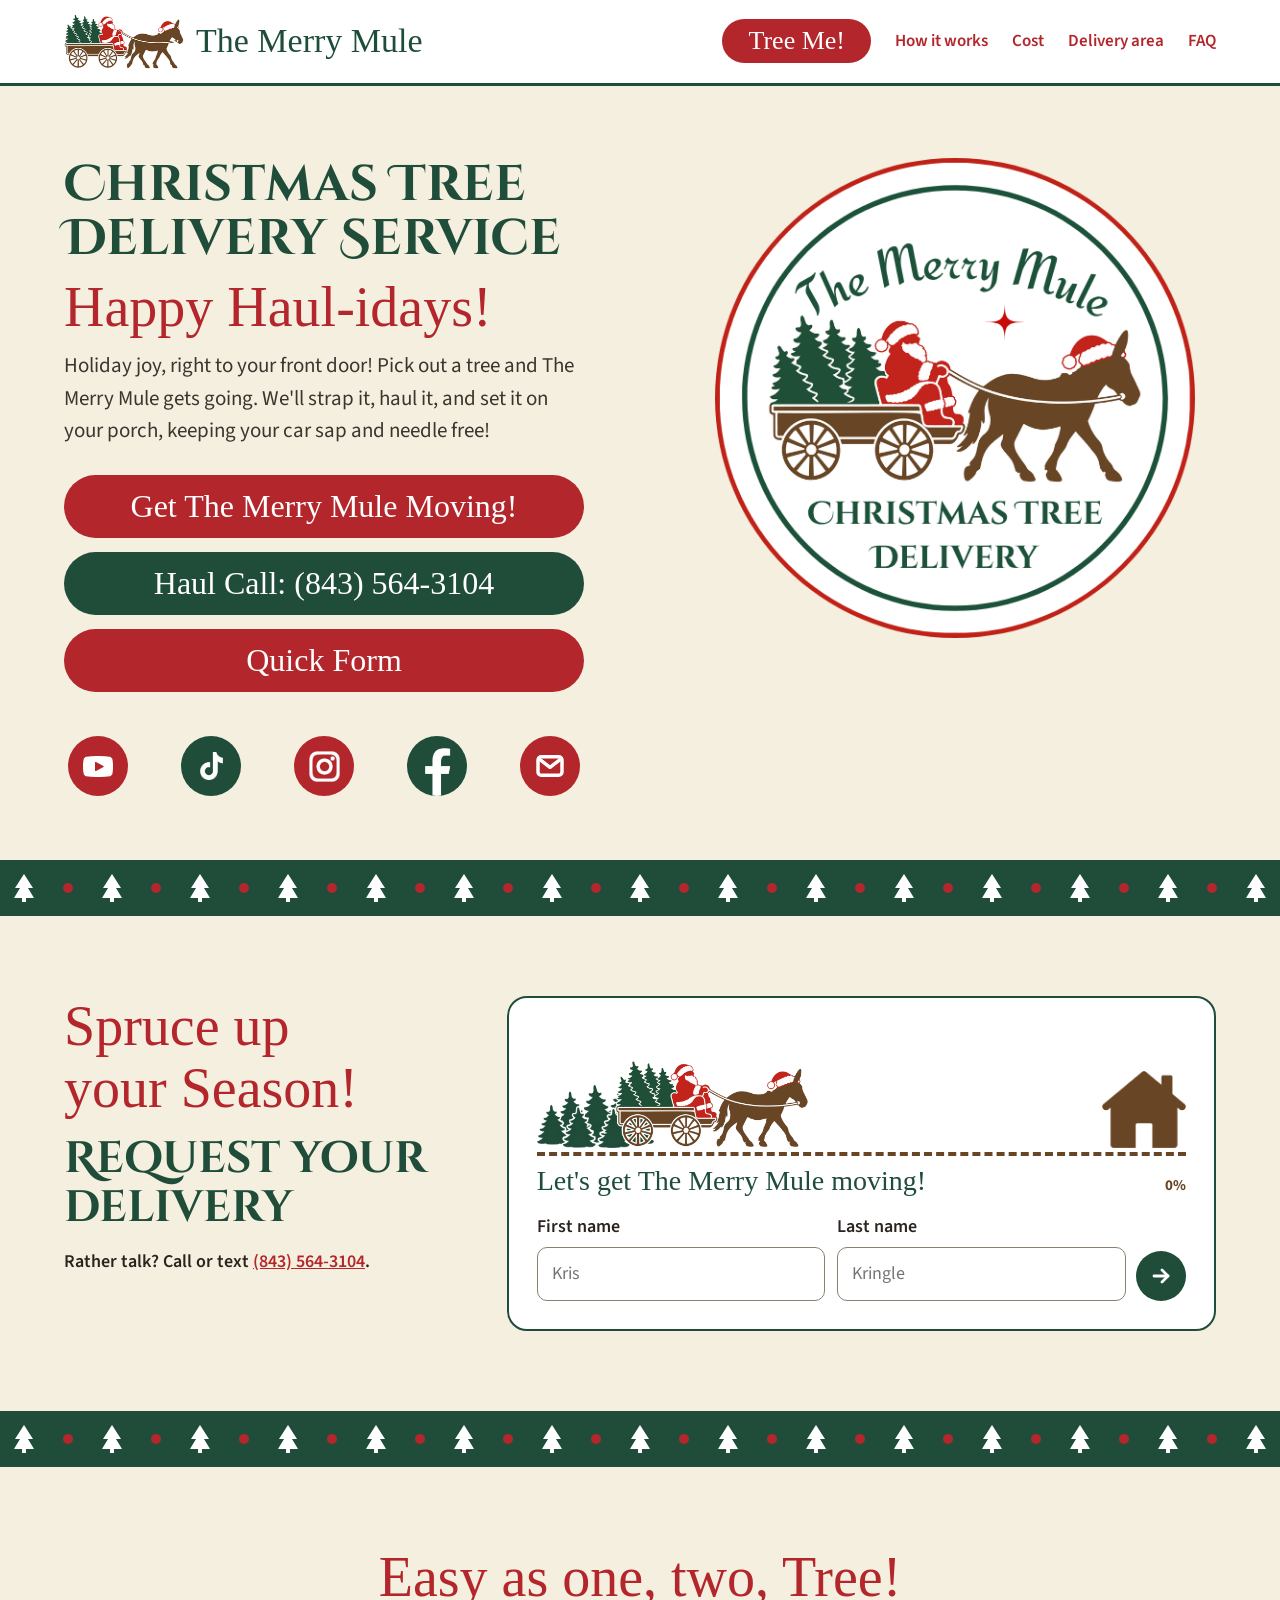
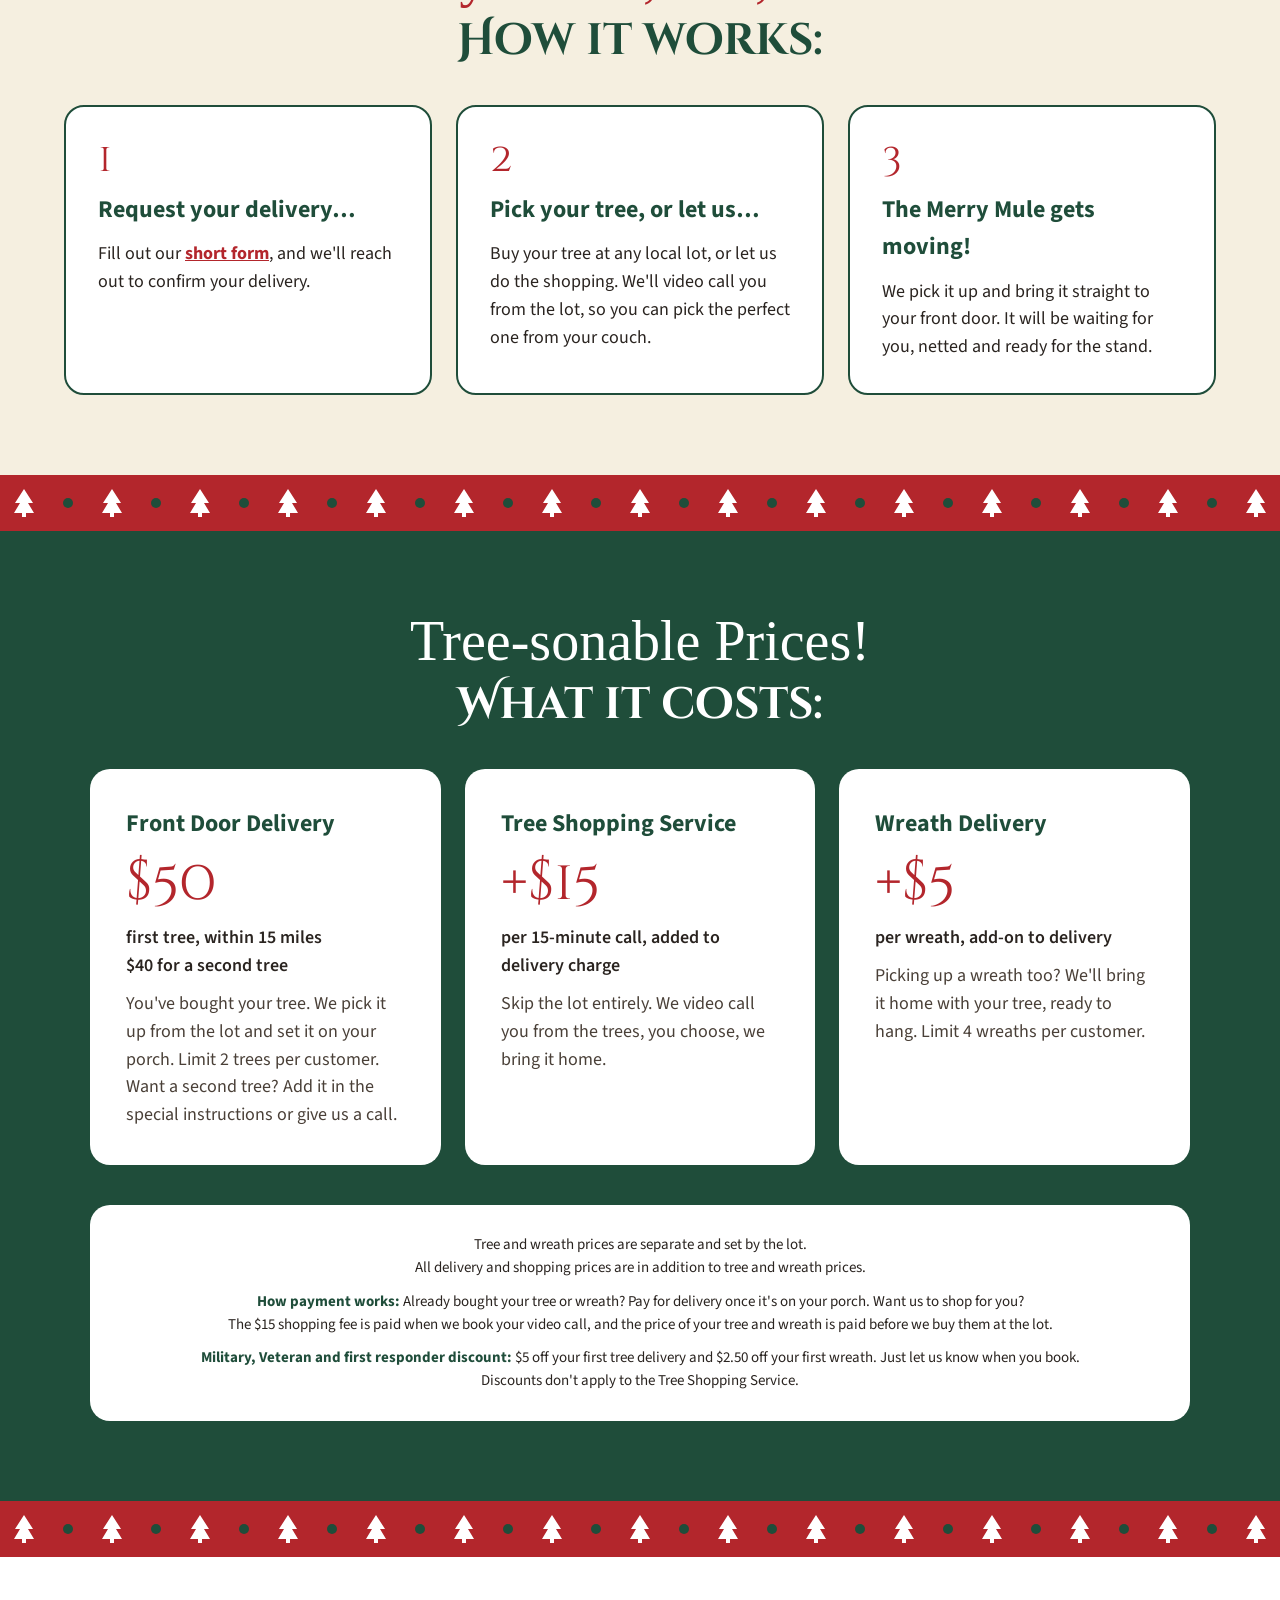
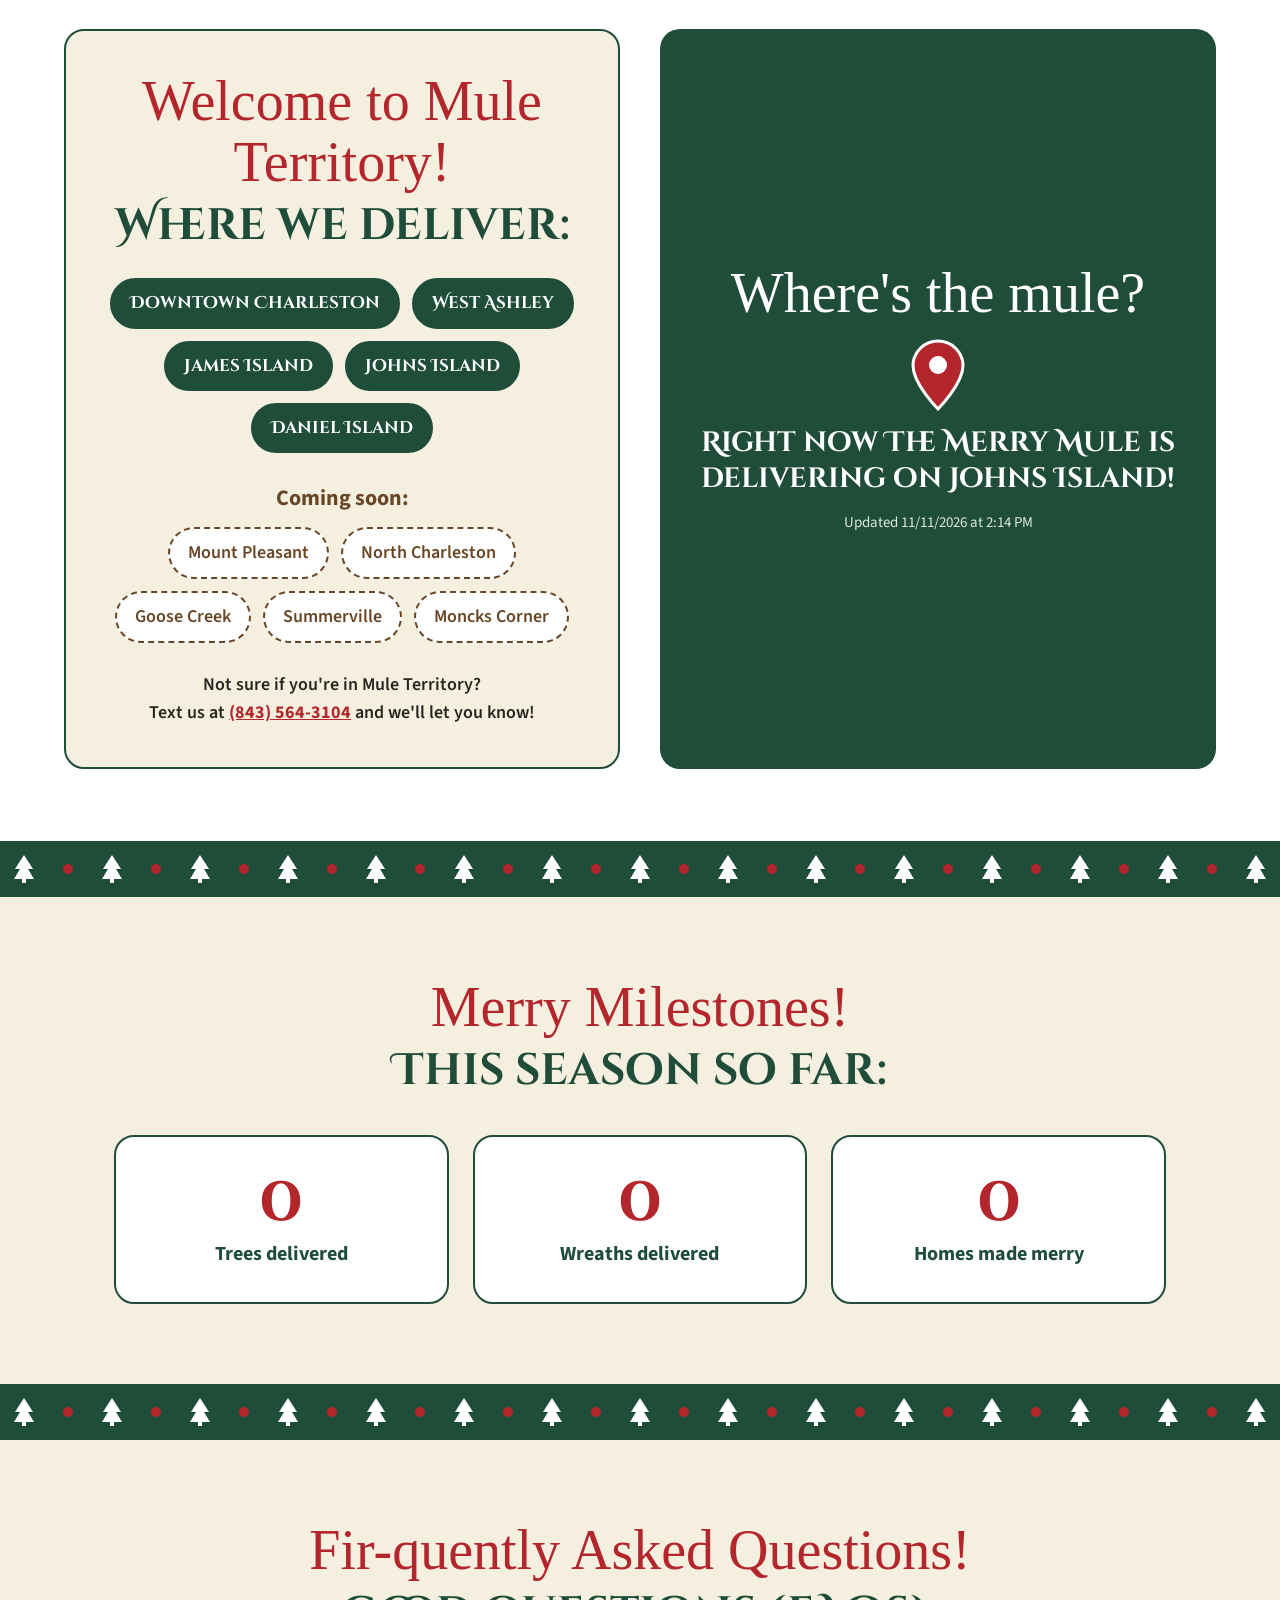
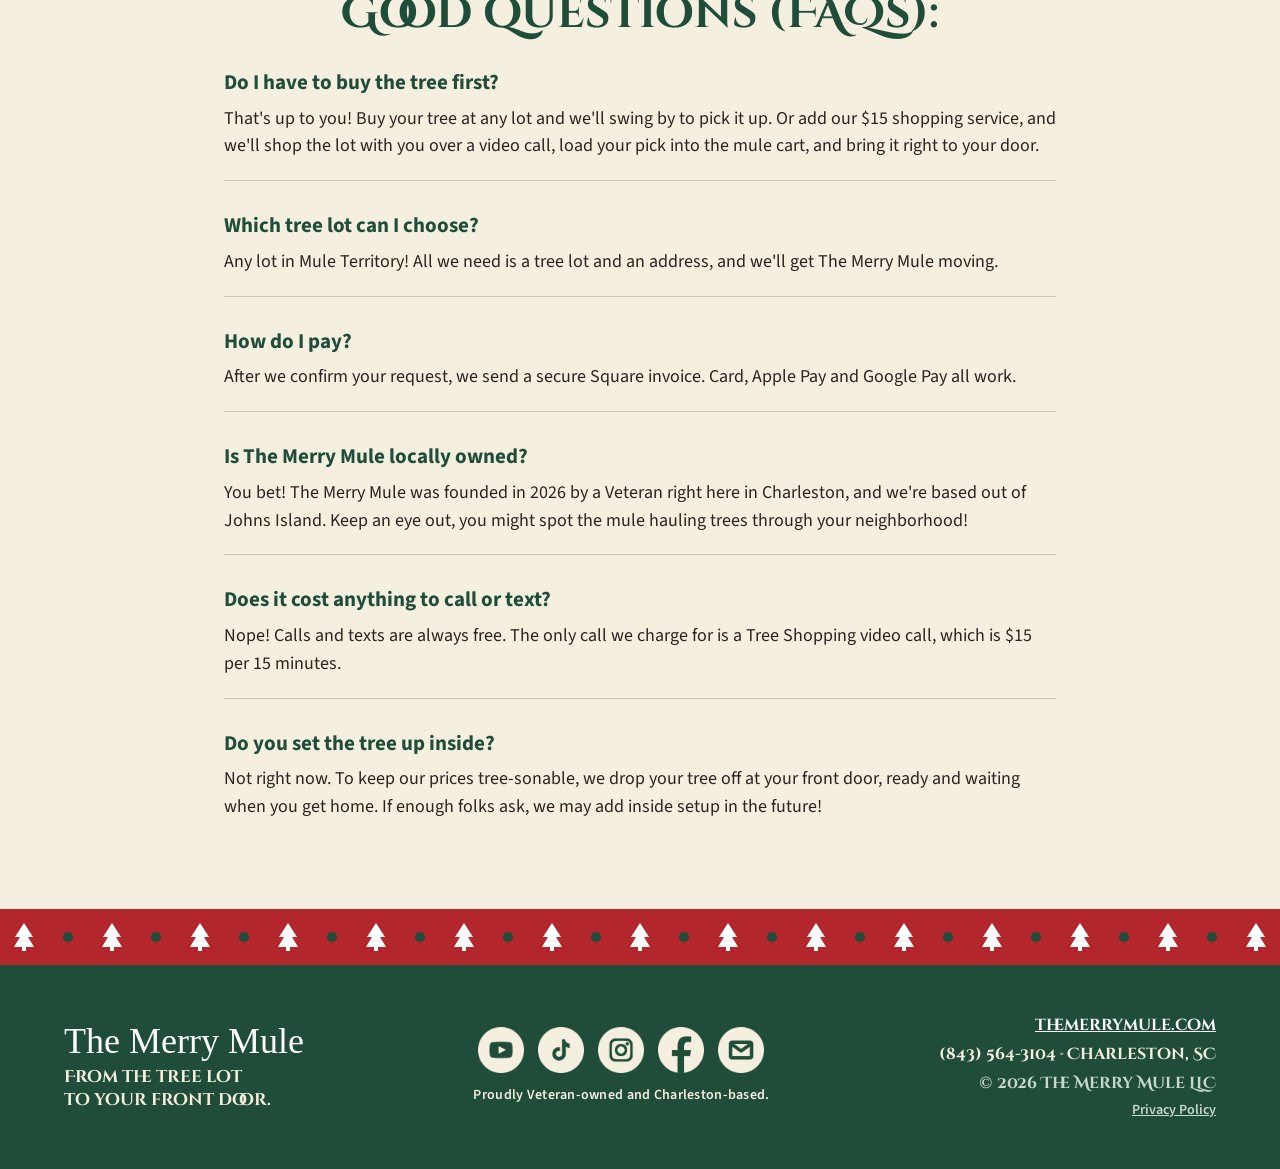
==== commit 782bc6e5: "Add files via upload" ====
--- a/index.html
+++ b/index.html
@@ -70,6 +70,7 @@
 <div style="display:flex;flex-direction:column;gap:14px;margin-top:6px;width:100%;max-width:520px">
 <a class="mm-bigbtn" href="#spruce" data-jump="spruce" style="background:var(--red)">Get The Merry Mule Moving!</a>
 <a class="mm-bigbtn" href="tel:+18435643104" data-call="hero" style="background:var(--green)">Haul Call: <span style="white-space:nowrap">(843) 564-3104</span></a>
+<a class="mm-bigbtn" href="/quick" style="background:var(--red)">Quick Form</a>
 </div>
 <div class="mm-socials">
 <a href="https://www.youtube.com/@TheMerryMule" target="_blank" rel="noopener" aria-label="The Merry Mule on YouTube" title="YouTube" style="background:var(--red)"><img src="/img/yt.png" alt="" style="width:30px;height:auto"></a>
@@ -136,8 +137,8 @@
 <button type="button" class="mm-circ back" aria-label="Back"></button>
 <div class="mm-fields"><fieldset style="margin:0;padding:0;border:0;display:flex;flex-wrap:wrap;column-gap:24px;row-gap:0">
 <legend style="font-weight:600;font-size:18px;padding:0;margin-bottom:6px">Do you already have your tree?</legend>
-<label class="mm-radio"><input type="radio" name="tree" value="yes">Yes, I've bought it. Just deliver it!</label>
-<label class="mm-radio"><input type="radio" name="tree" value="no">No, I need help picking one (+$15)</label>
+<label class="mm-radio"><input type="radio" name="tree" value="yes">Yes</label>
+<label class="mm-radio"><input type="radio" name="tree" value="no">No</label>
 </fieldset></div>
 <button type="button" class="mm-circ next" aria-label="Next"></button>
 </div>
@@ -150,7 +151,7 @@
 
 <div class="mm-page" data-page="7" data-req="height" hidden>
 <button type="button" class="mm-circ back" aria-label="Back"></button>
-<div class="mm-fields"><label class="mm-lbl">Tree height<select class="mm-in" name="height"><option value="">Choose a height</option><option>Under 6 ft</option><option>6 to 7 ft</option><option>7 to 8 ft</option><option>8 to 9 ft</option><option>Over 9 ft</option></select></label></div>
+<div class="mm-fields"><label class="mm-lbl"><span id="mm-heightlabel">About how tall is your tree?</span><input class="mm-in" type="text" name="height" placeholder="About 7 feet" enterkeyhint="next"></label></div>
 <button type="button" class="mm-circ next" aria-label="Next"></button>
 </div>
 
@@ -192,7 +193,7 @@
 <div style="flex:1 1 200px;min-width:0;display:flex;justify-content:center;position:relative;z-index:1">
 <img src="/img/logo-circle.png" alt="The Merry Mule logo" style="width:100%;max-width:260px;height:auto;border-radius:50%;background:#fff">
 </div>
-<div style="flex:2 1 280px;min-width:0;display:flex;flex-direction:column;align-items:flex-start;gap:16px;position:relative;z-index:1">
+<div class="mm-thanks-text" style="flex:2 1 280px;min-width:0;display:flex;flex-direction:column;align-items:flex-start;gap:16px;position:relative;z-index:1">
 <p class="script" style="margin:0;font-size:clamp(40px,6vw,56px);line-height:1.1">The Merry Mule<br>is on the move!</p>
 <p style="margin:0;font-size:19px;max-width:440px">Thanks for choosing The Merry Mule. We can't wait to make your holiday bright!</p>
 <button type="button" id="mm-again" style="font:inherit;font-weight:700;font-size:17px;background:#fff;color:var(--green);border:0;border-radius:999px;padding:12px 24px;min-height:48px;cursor:pointer">Book another delivery</button>
--- a/styles.css
+++ b/styles.css
@@ -143,3 +143,7 @@
 .mm-legal .updated{color:var(--brown);font-weight:600;margin-bottom:28px}
 .mm-legal .box{background:#fff;border:2px solid var(--green);border-radius:16px;padding:20px 24px;margin:12px 0}
 a[href^="tel:"]:not(.mm-bigbtn),a[href^="sms:"]{white-space:nowrap}
+
+@media (max-width:700px){.mm-thanks{text-align:center;padding:44px 24px}.mm-thanks-text{align-items:center !important}}
+.mm-choice{display:flex;gap:12px;flex-wrap:wrap}
+.mm-choice button{flex:1 1 140px;font-family:var(--script);font-size:28px;line-height:1.1;border:0;border-radius:999px;padding:12px 24px;min-height:52px;cursor:pointer;color:#fff}
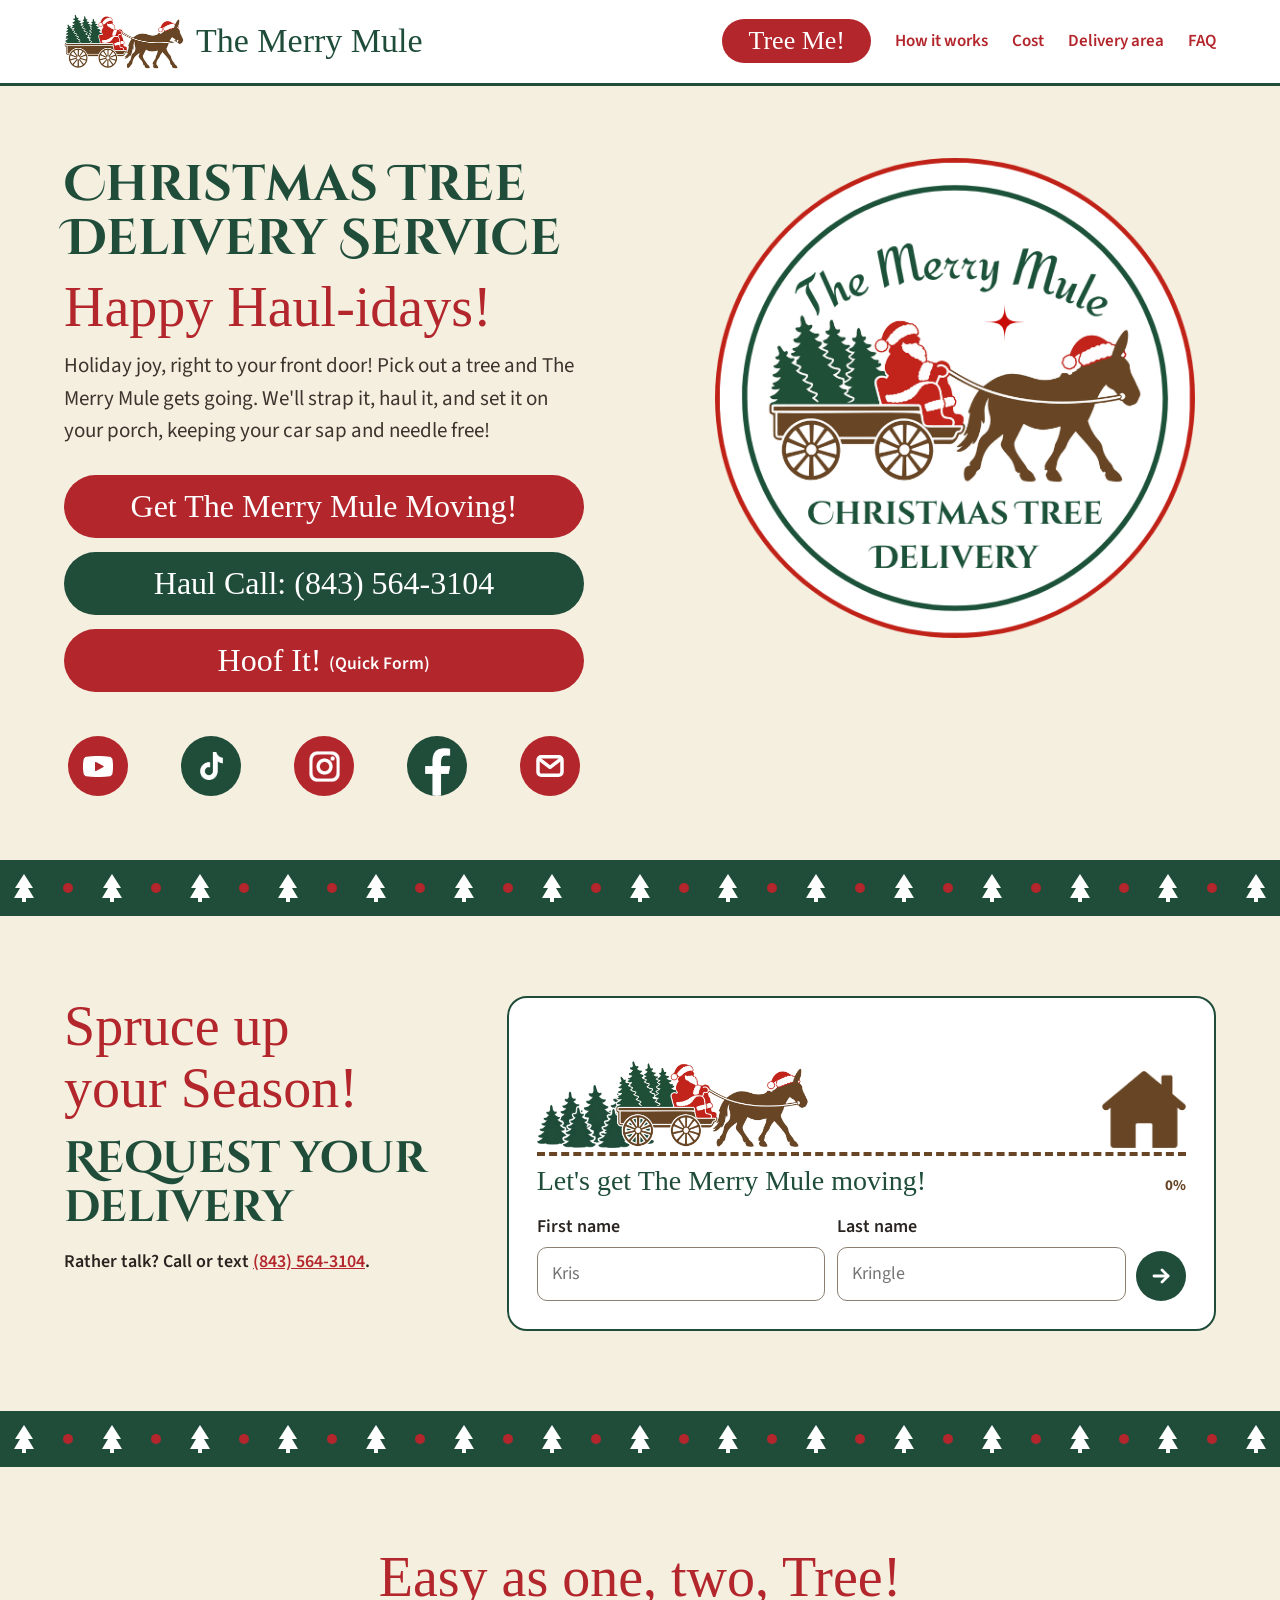
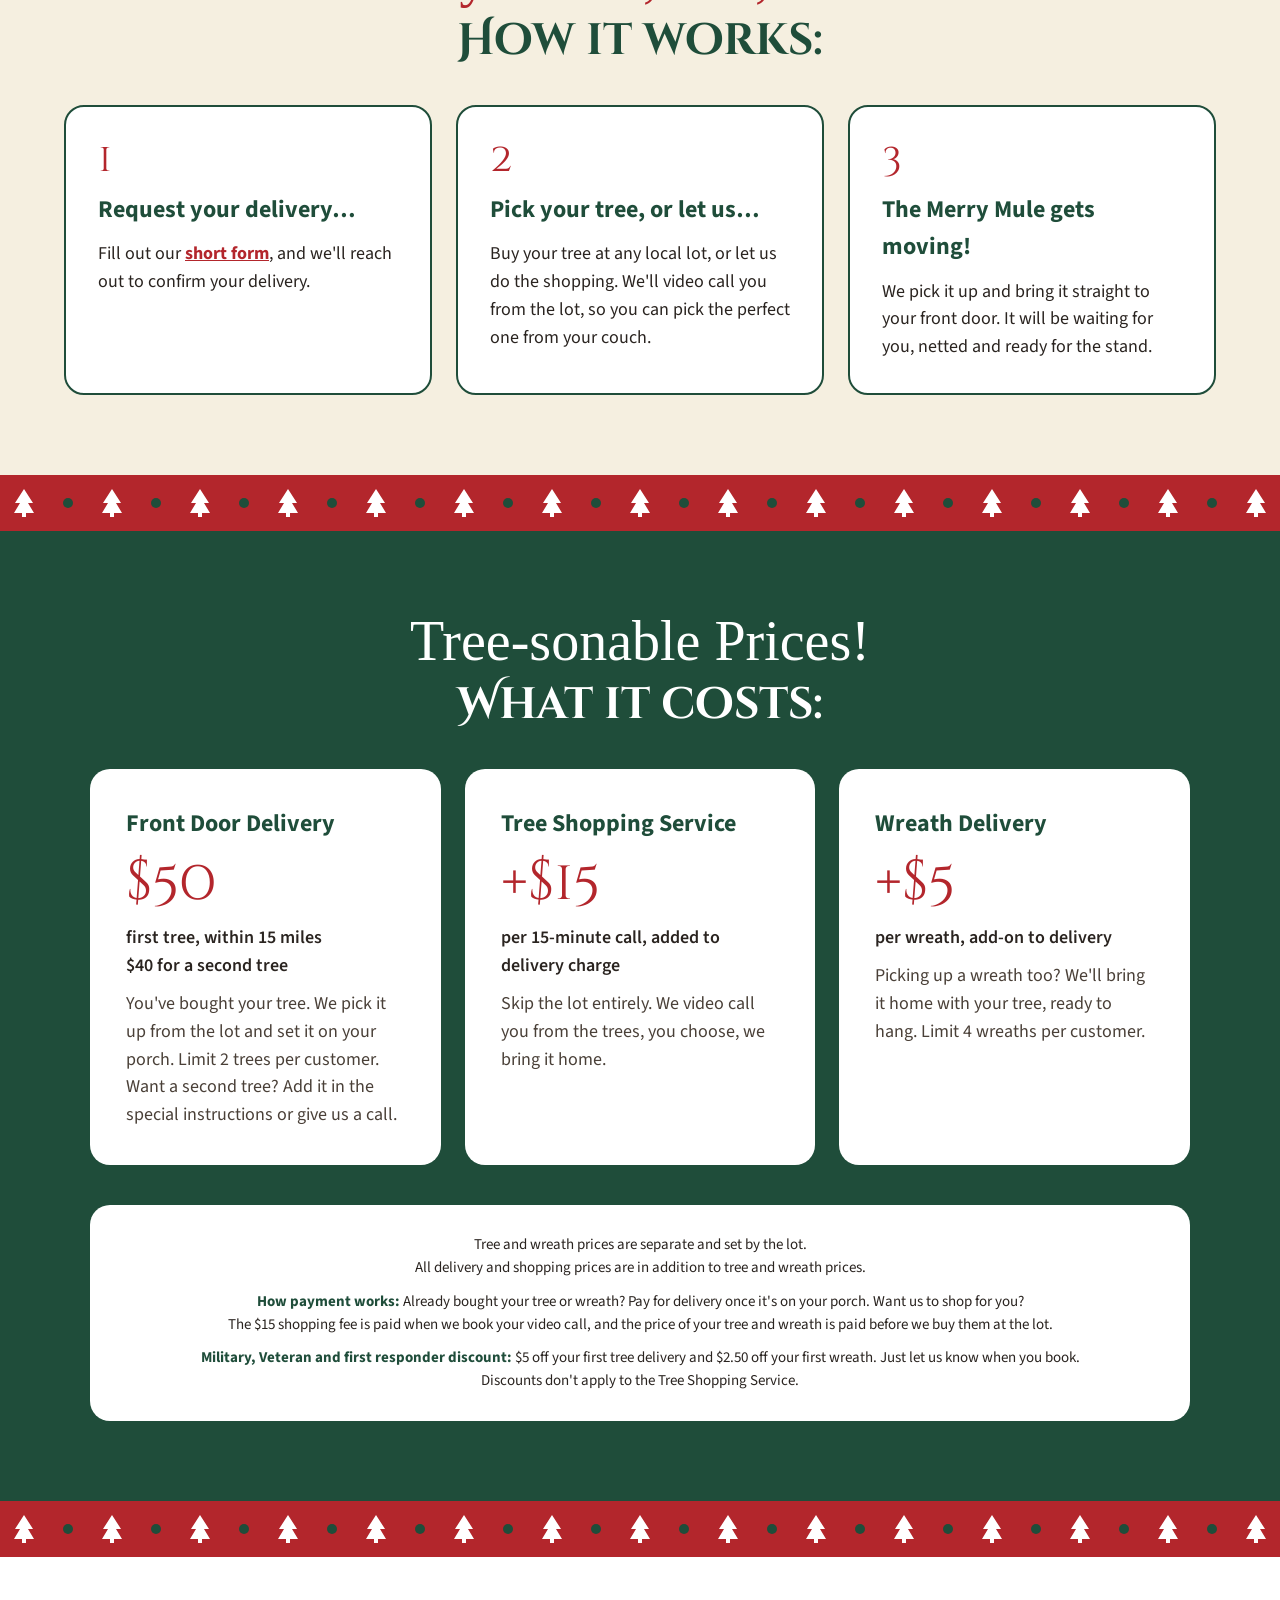
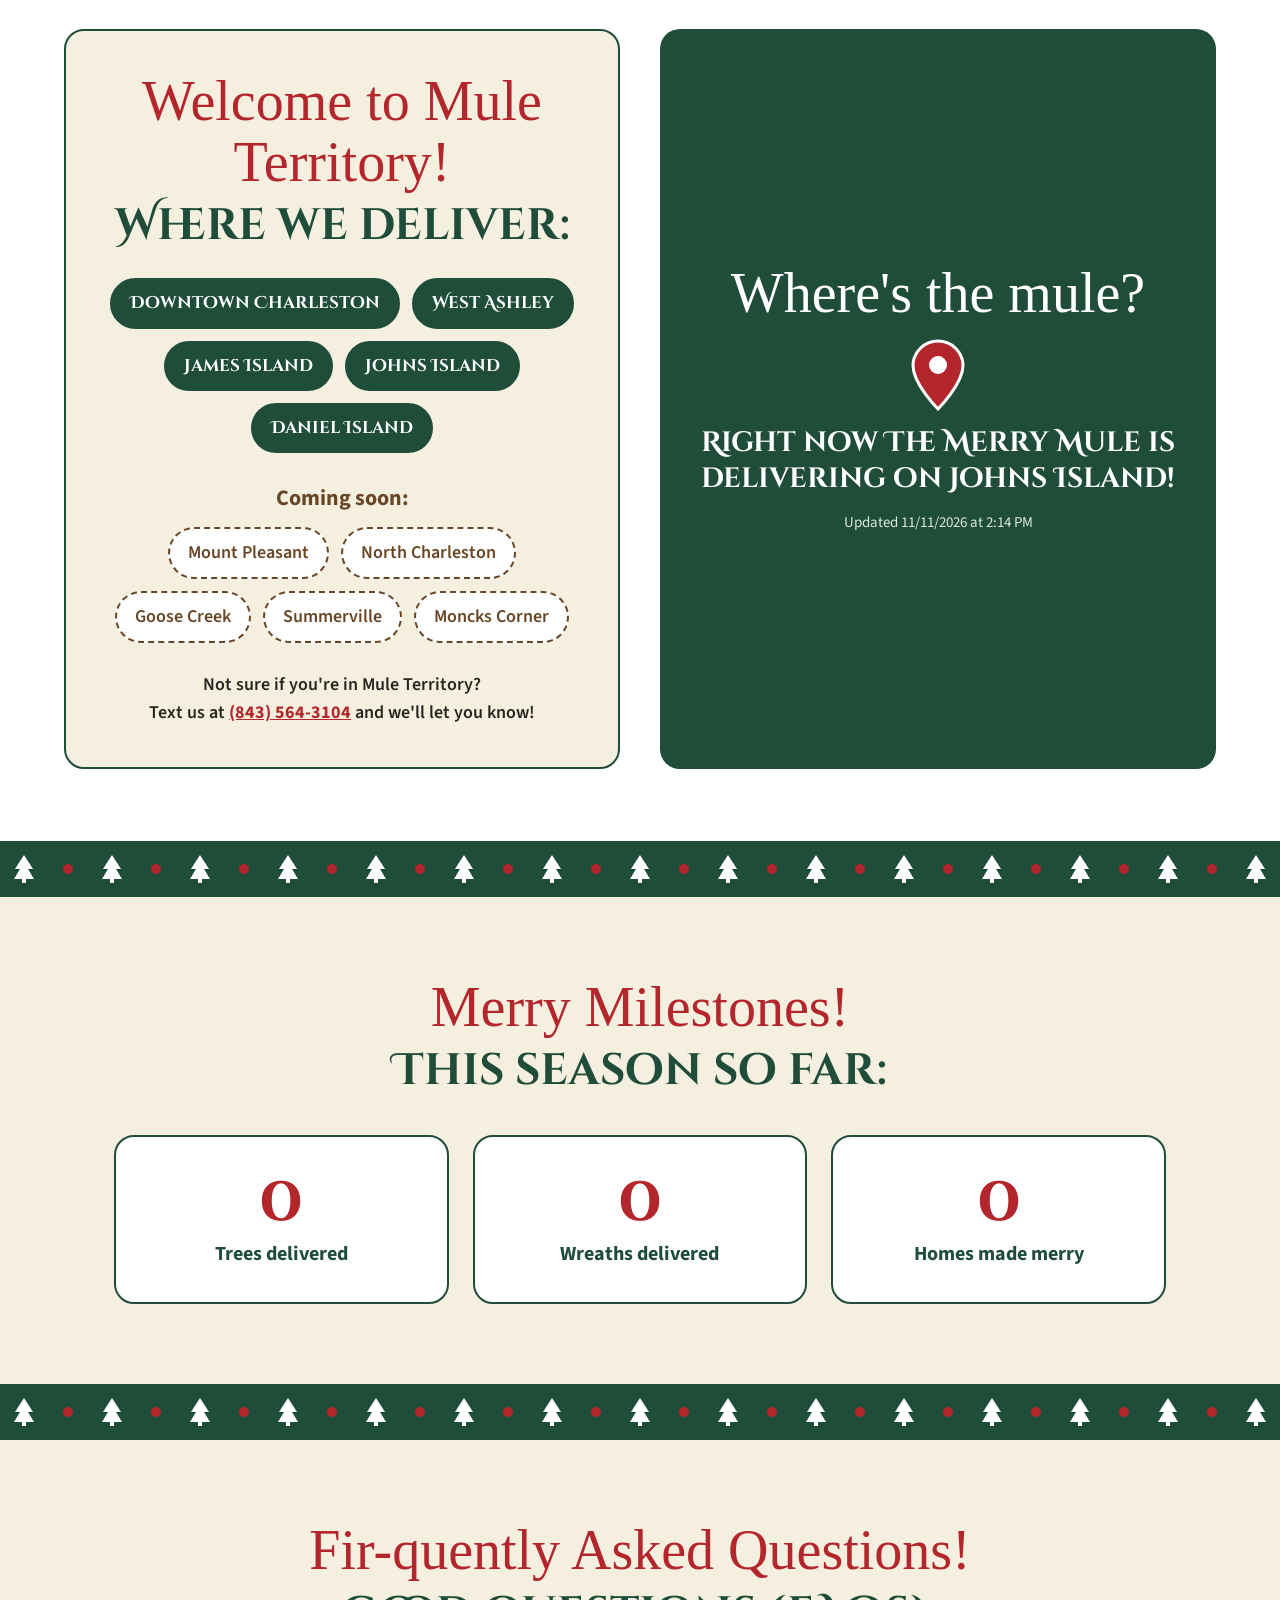
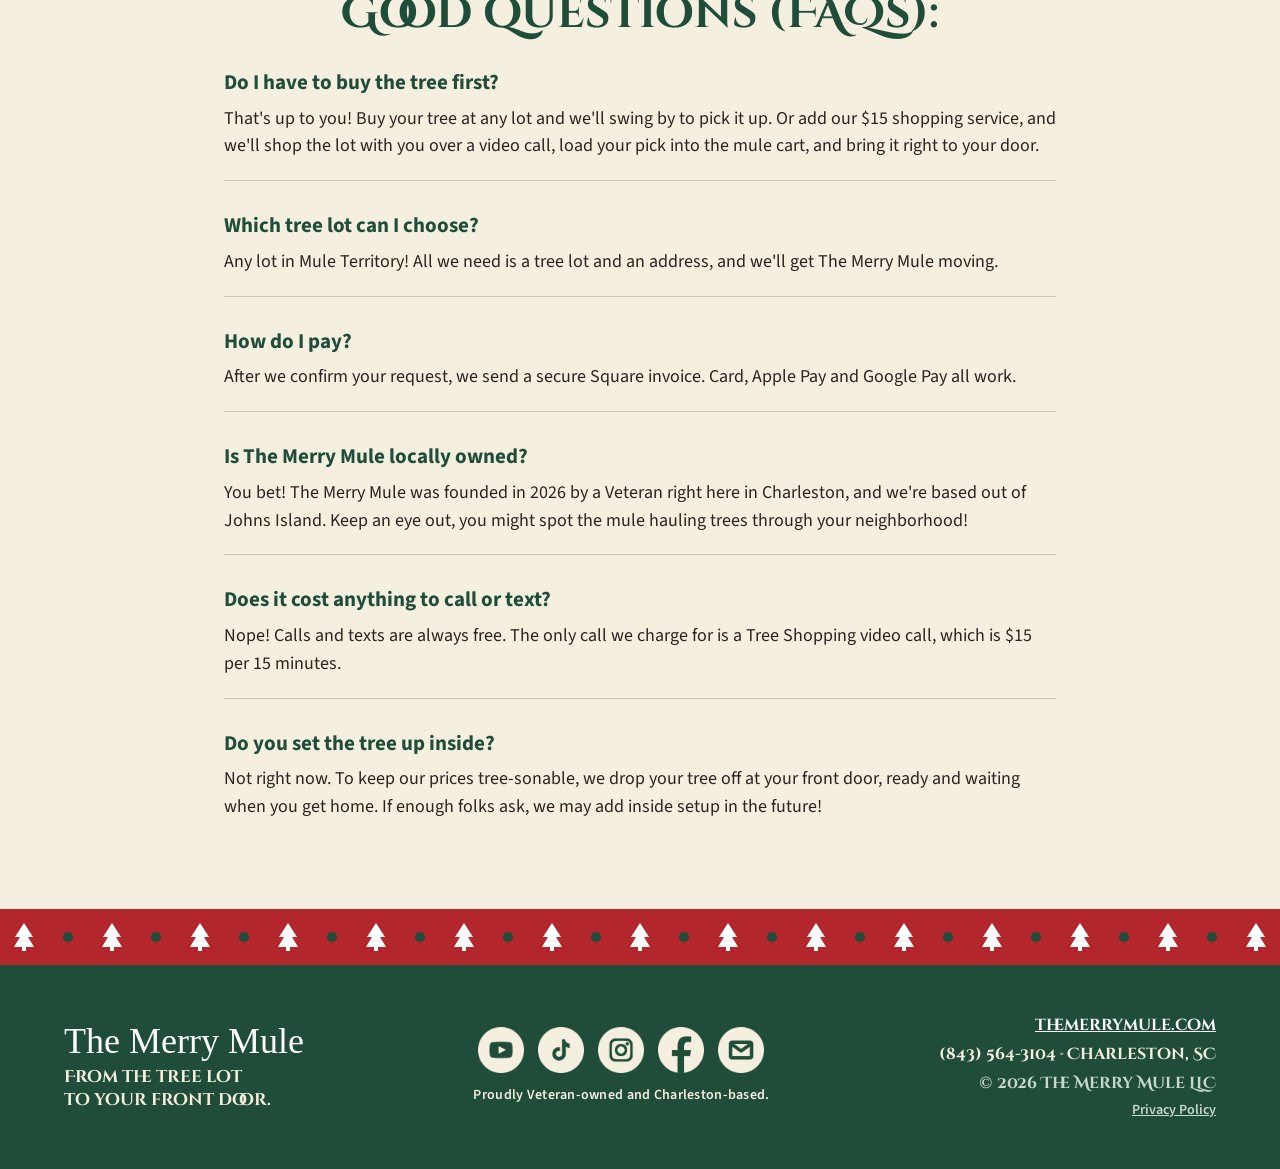
==== commit a9126449: "Add files via upload" ====
--- a/index.html
+++ b/index.html
@@ -70,7 +70,7 @@
 <div style="display:flex;flex-direction:column;gap:14px;margin-top:6px;width:100%;max-width:520px">
 <a class="mm-bigbtn" href="#spruce" data-jump="spruce" style="background:var(--red)">Get The Merry Mule Moving!</a>
 <a class="mm-bigbtn" href="tel:+18435643104" data-call="hero" style="background:var(--green)">Haul Call: <span style="white-space:nowrap">(843) 564-3104</span></a>
-<a class="mm-bigbtn" href="/quick" style="background:var(--red)">Quick Form</a>
+<a class="mm-bigbtn" href="/quick" style="background:var(--red)">Hoof It! <span style="font-family:'Source Sans 3',system-ui,sans-serif;font-size:.55em;font-weight:600;white-space:nowrap;vertical-align:middle">(Quick Form)</span></a>
 </div>
 <div class="mm-socials">
 <a href="https://www.youtube.com/@TheMerryMule" target="_blank" rel="noopener" aria-label="The Merry Mule on YouTube" title="YouTube" style="background:var(--red)"><img src="/img/yt.png" alt="" style="width:30px;height:auto"></a>
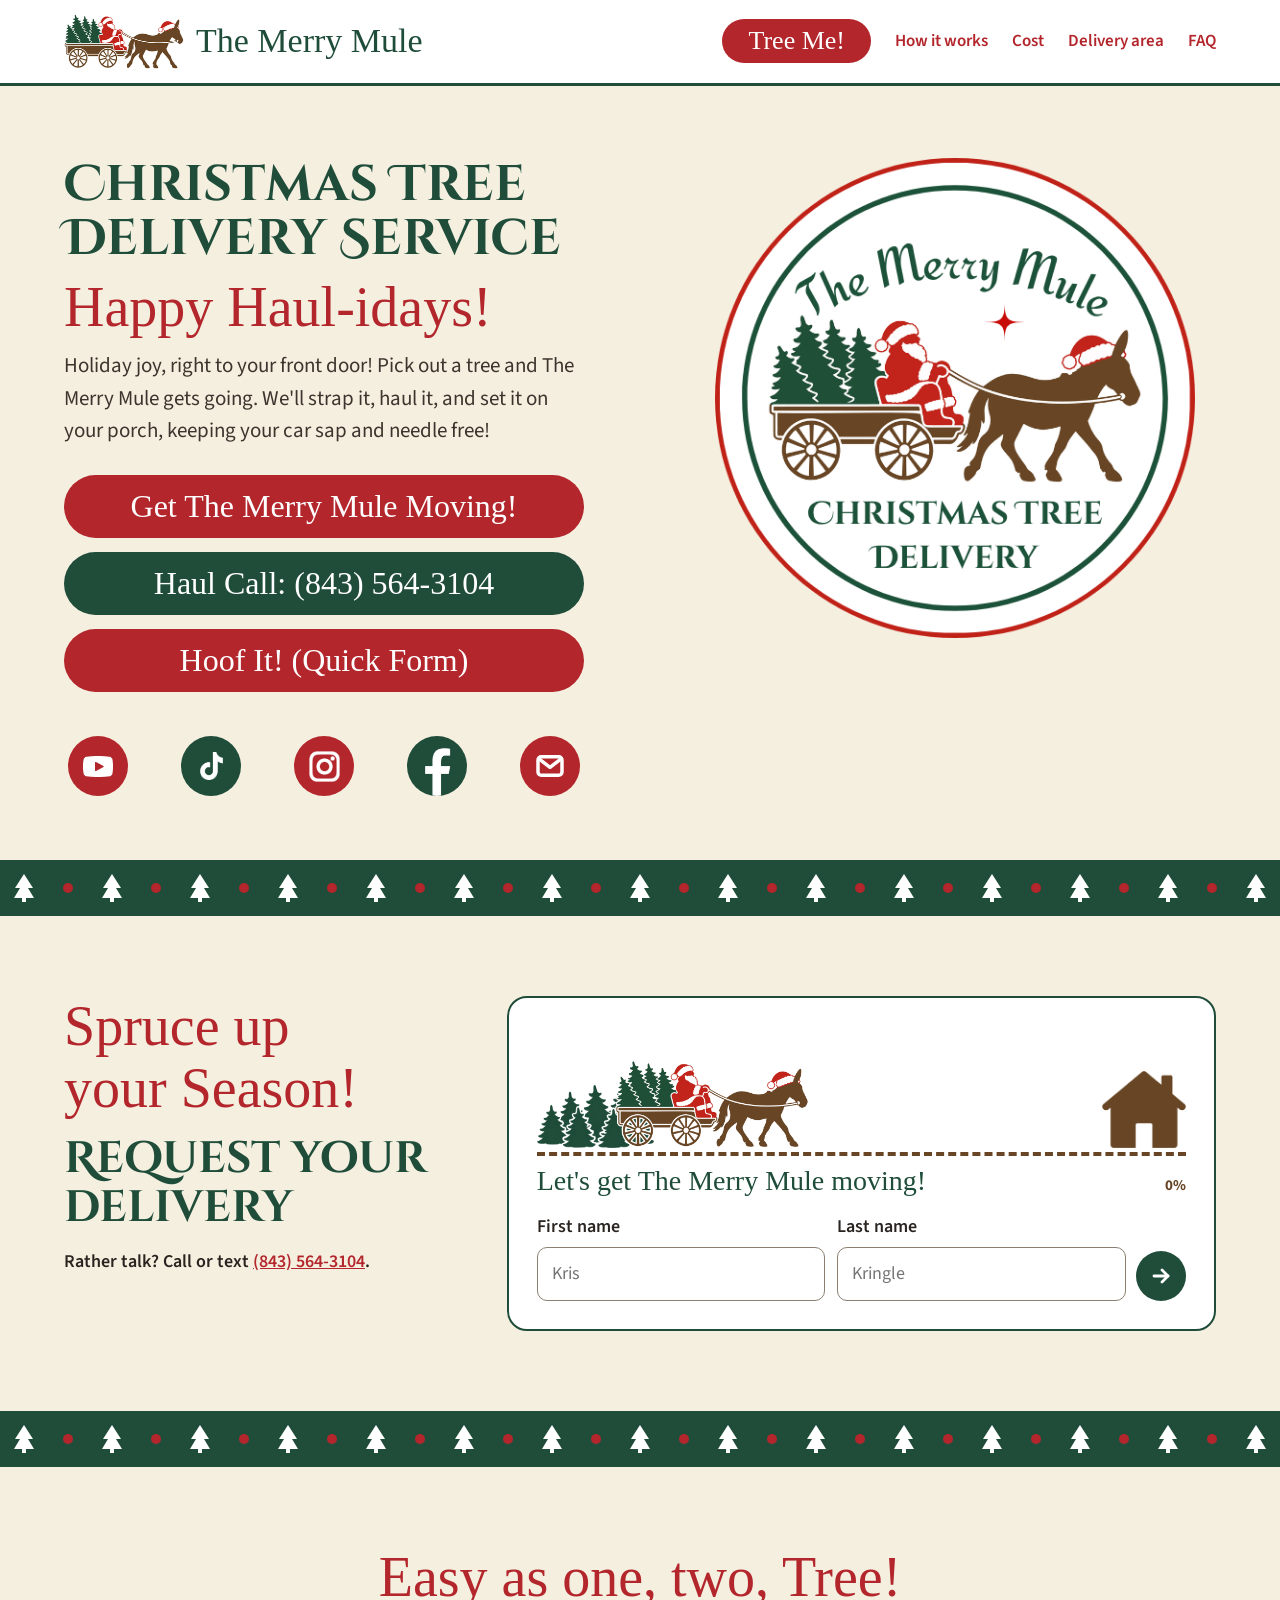
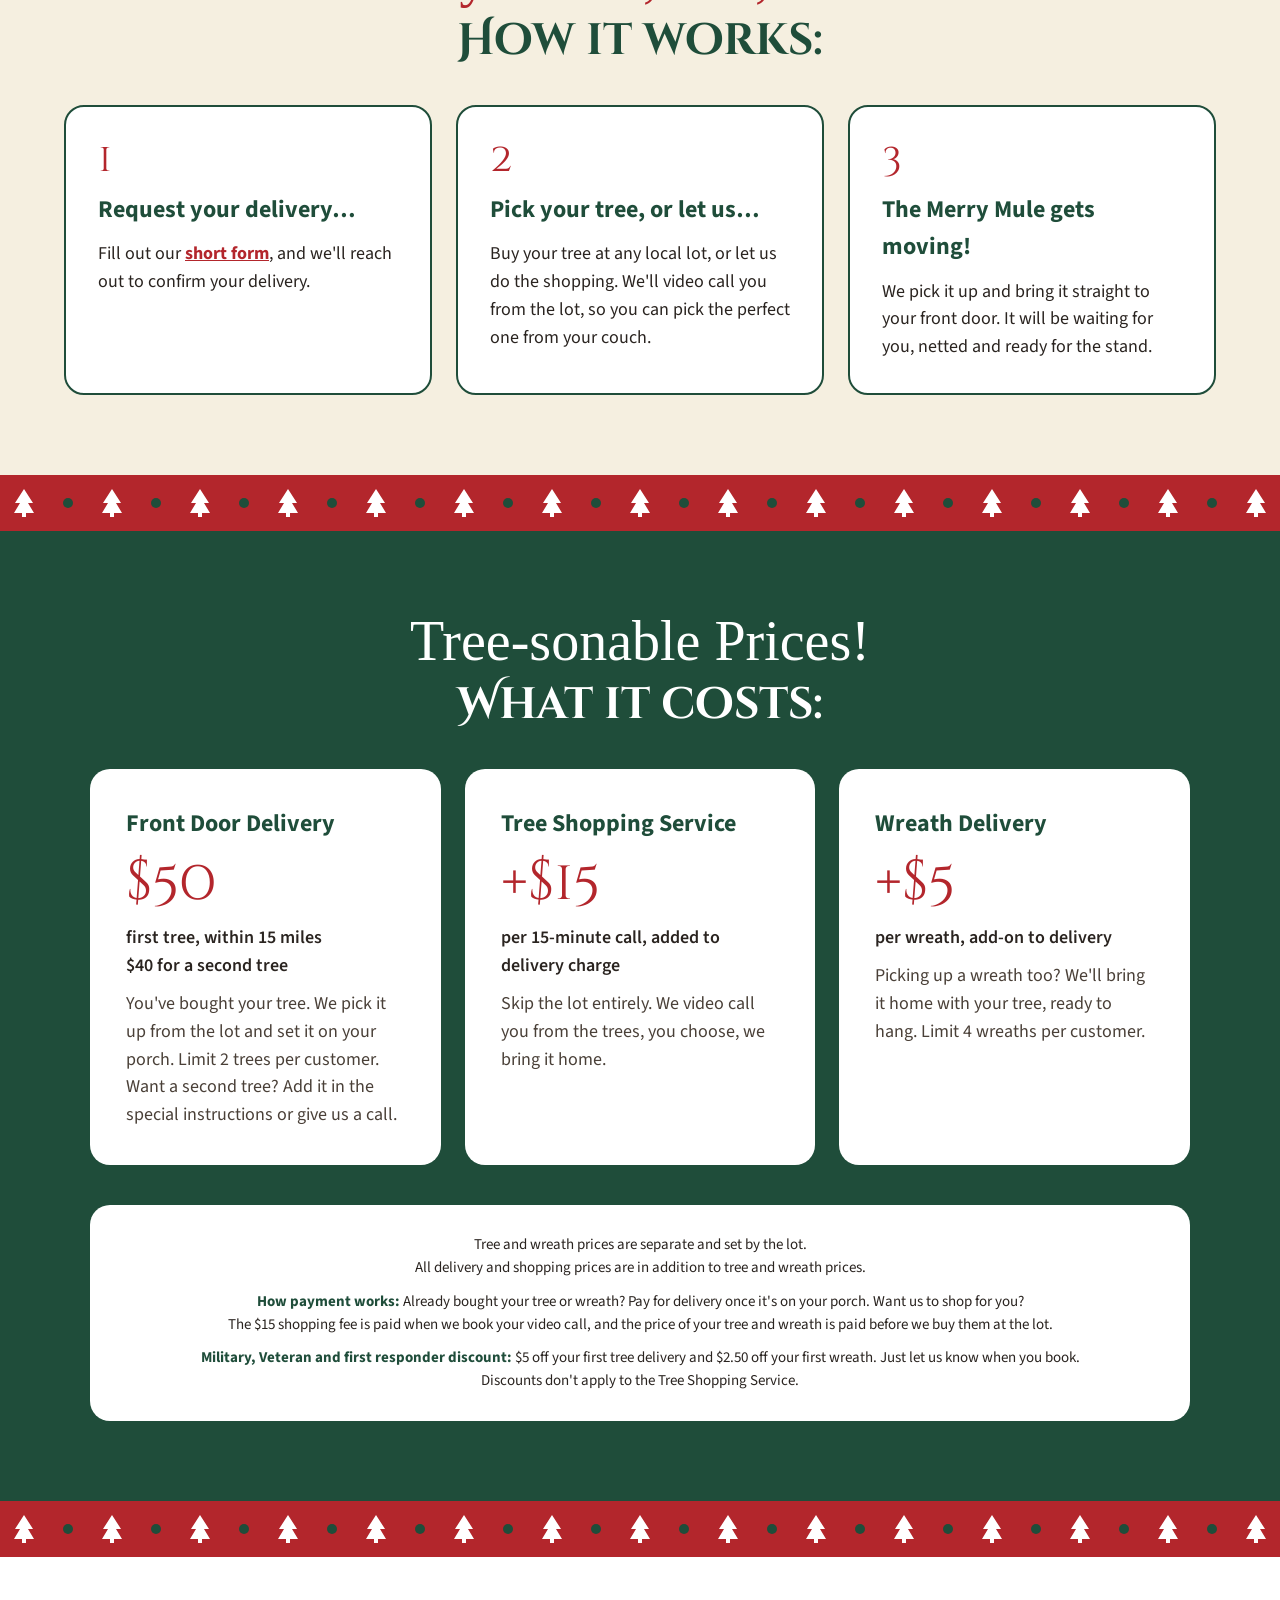
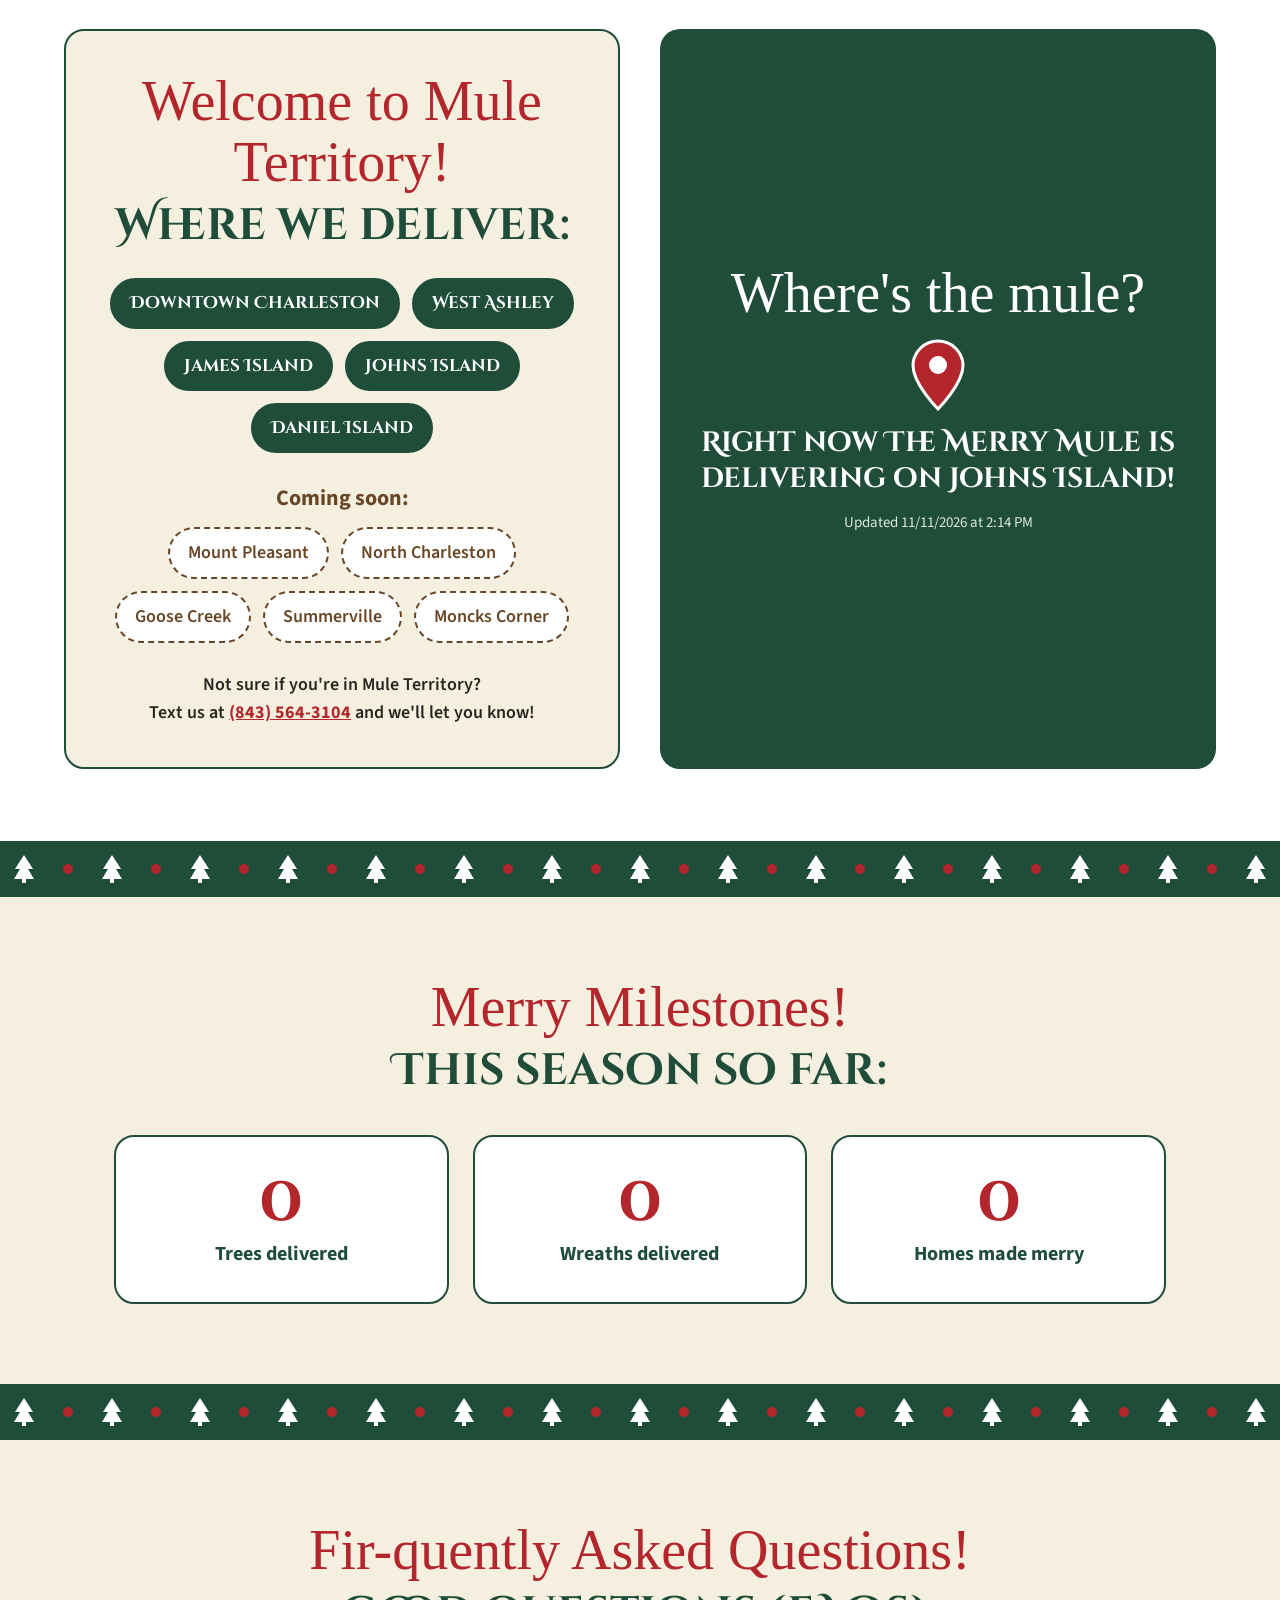
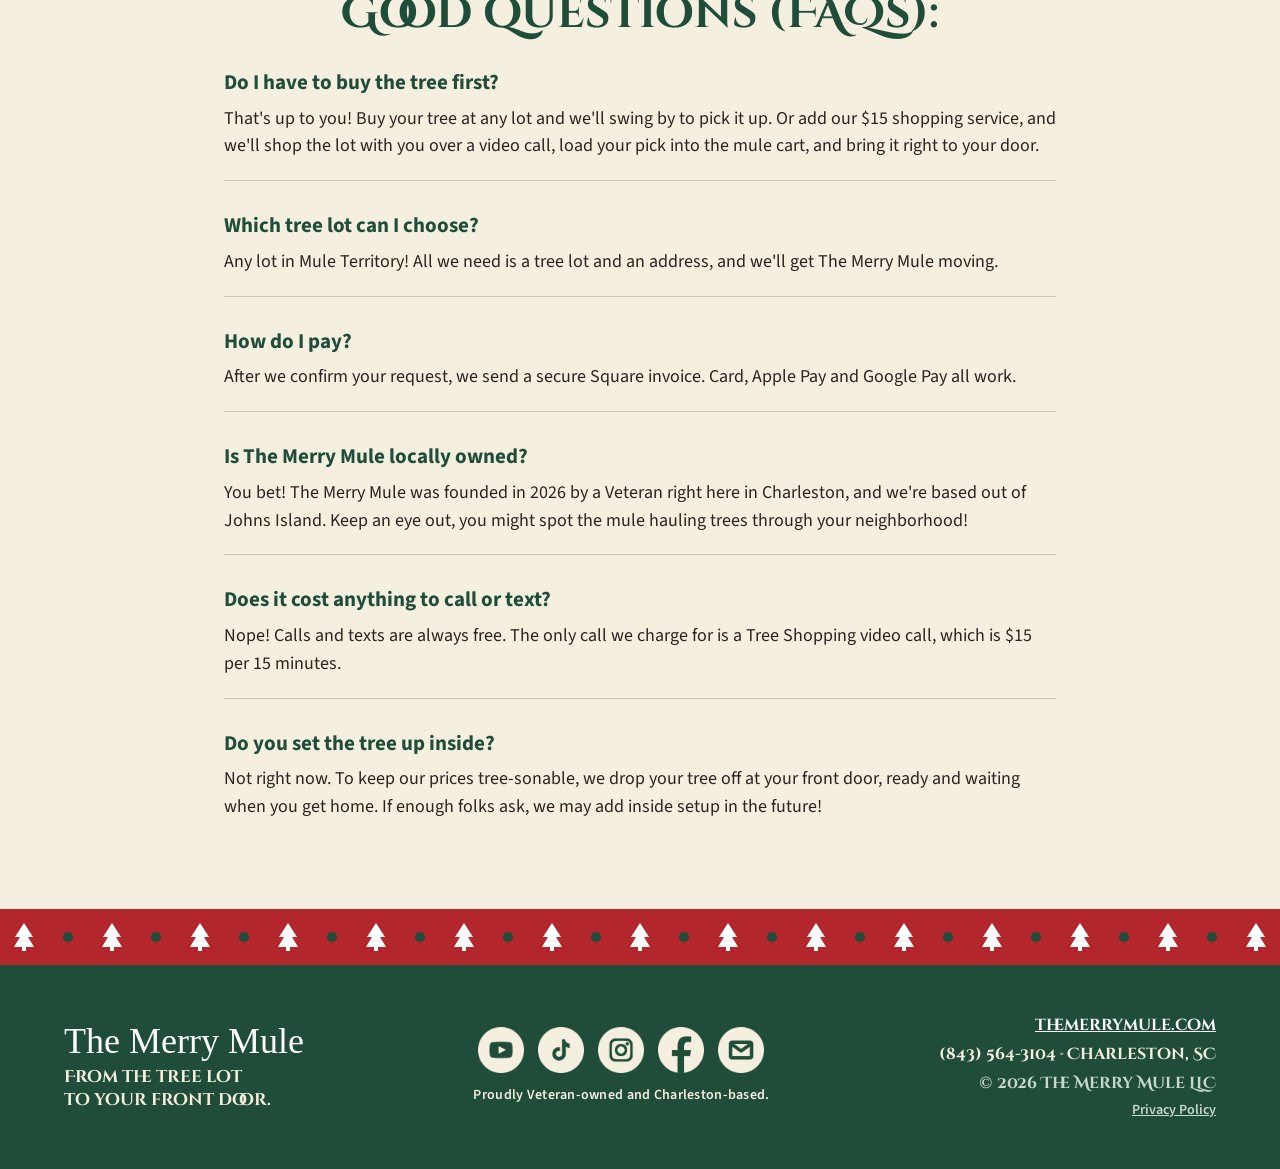
==== commit 3c41533a: "Add files via upload" ====
--- a/index.html
+++ b/index.html
@@ -70,7 +70,7 @@
 <div style="display:flex;flex-direction:column;gap:14px;margin-top:6px;width:100%;max-width:520px">
 <a class="mm-bigbtn" href="#spruce" data-jump="spruce" style="background:var(--red)">Get The Merry Mule Moving!</a>
 <a class="mm-bigbtn" href="tel:+18435643104" data-call="hero" style="background:var(--green)">Haul Call: <span style="white-space:nowrap">(843) 564-3104</span></a>
-<a class="mm-bigbtn" href="/quick" style="background:var(--red)">Hoof It! <span style="font-family:'Source Sans 3',system-ui,sans-serif;font-size:.55em;font-weight:600;white-space:nowrap;vertical-align:middle">(Quick Form)</span></a>
+<a class="mm-bigbtn" href="/quick" style="background:var(--red)">Hoof It! <span style="white-space:nowrap">(Quick Form)</span></a>
 </div>
 <div class="mm-socials">
 <a href="https://www.youtube.com/@TheMerryMule" target="_blank" rel="noopener" aria-label="The Merry Mule on YouTube" title="YouTube" style="background:var(--red)"><img src="/img/yt.png" alt="" style="width:30px;height:auto"></a>
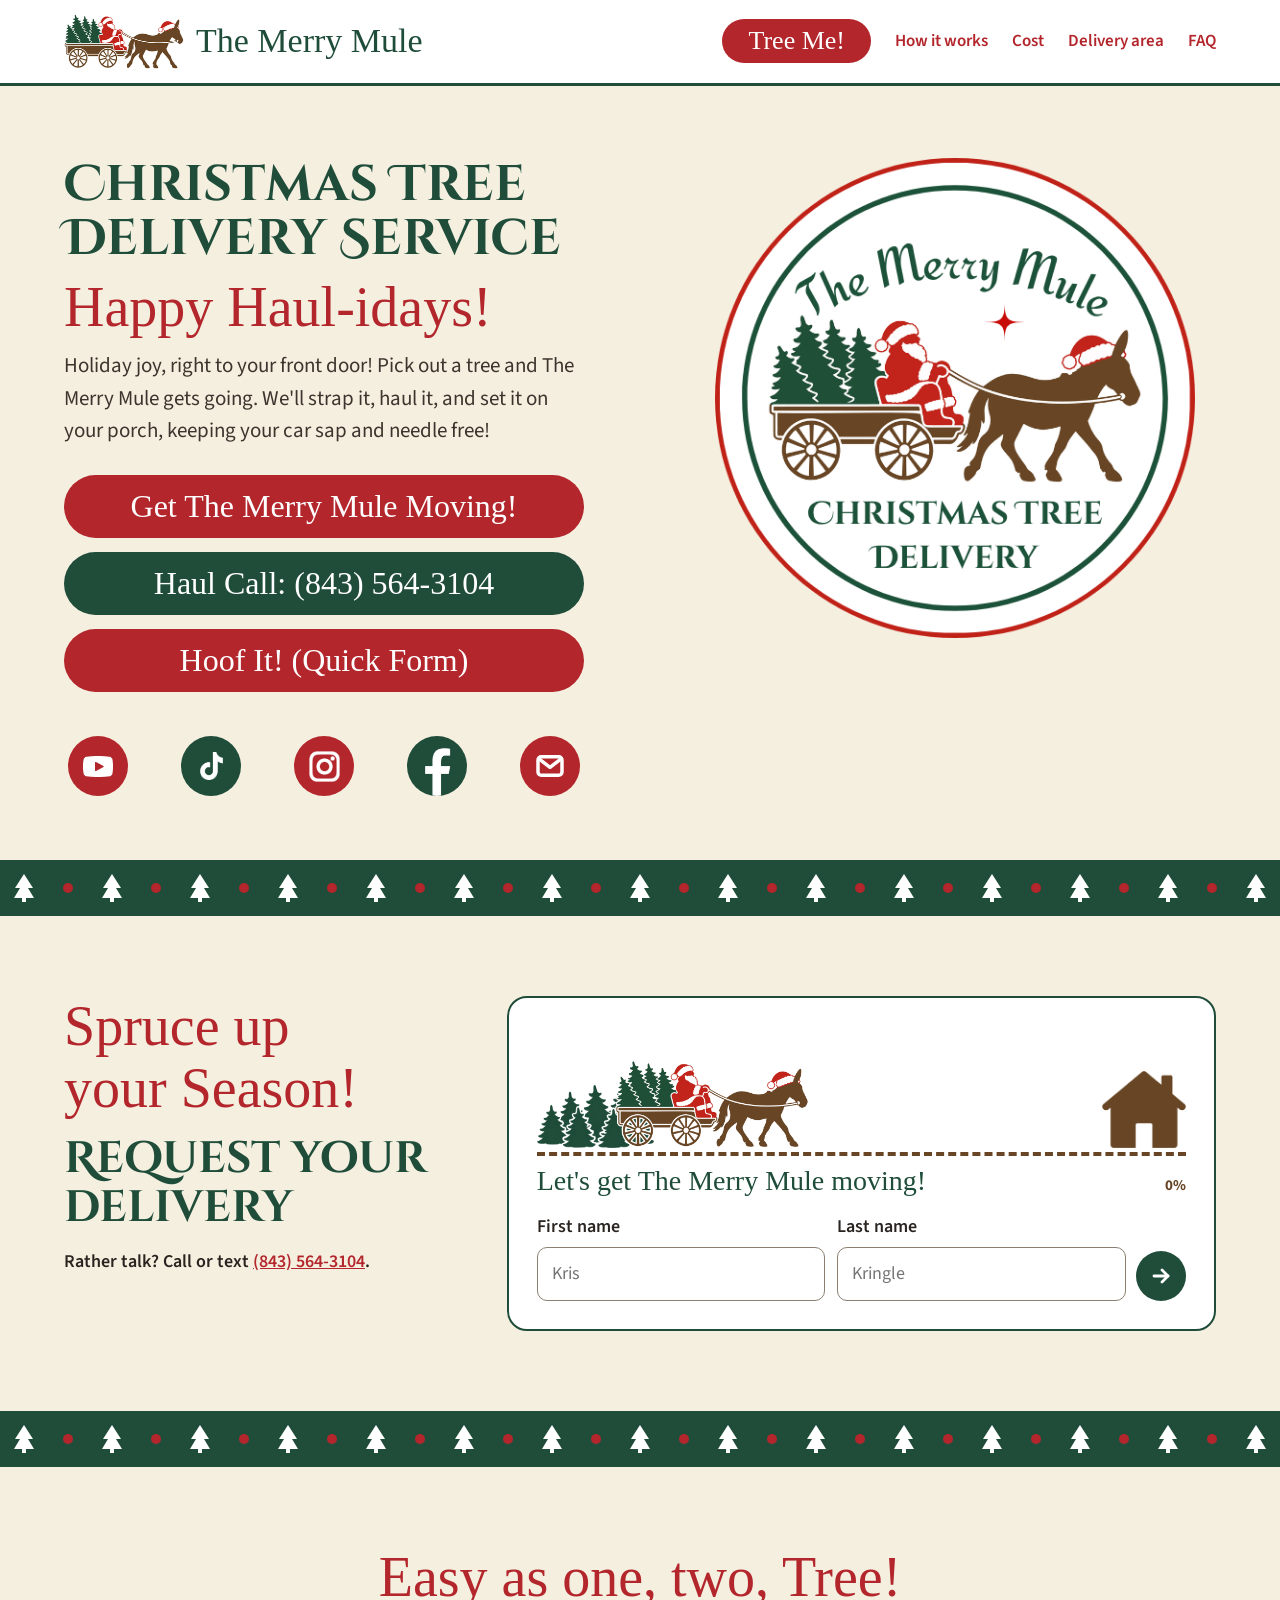
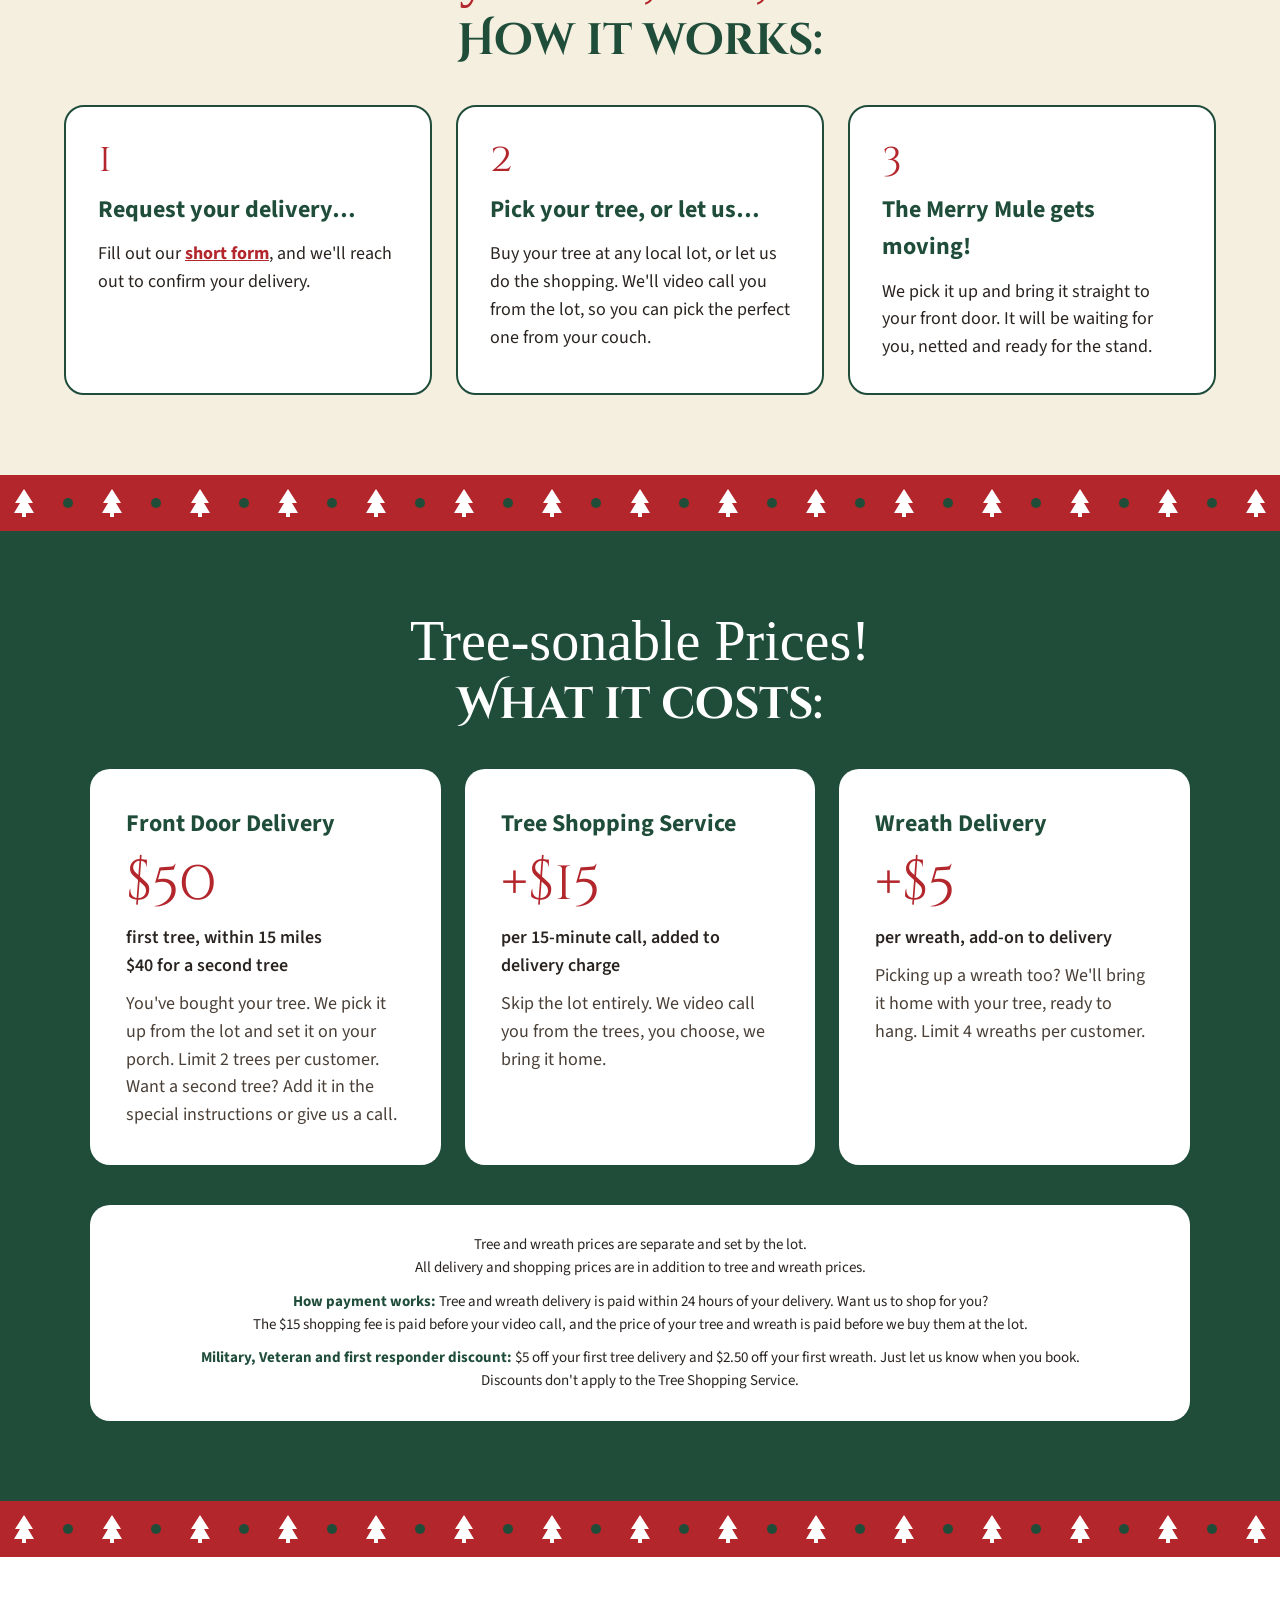
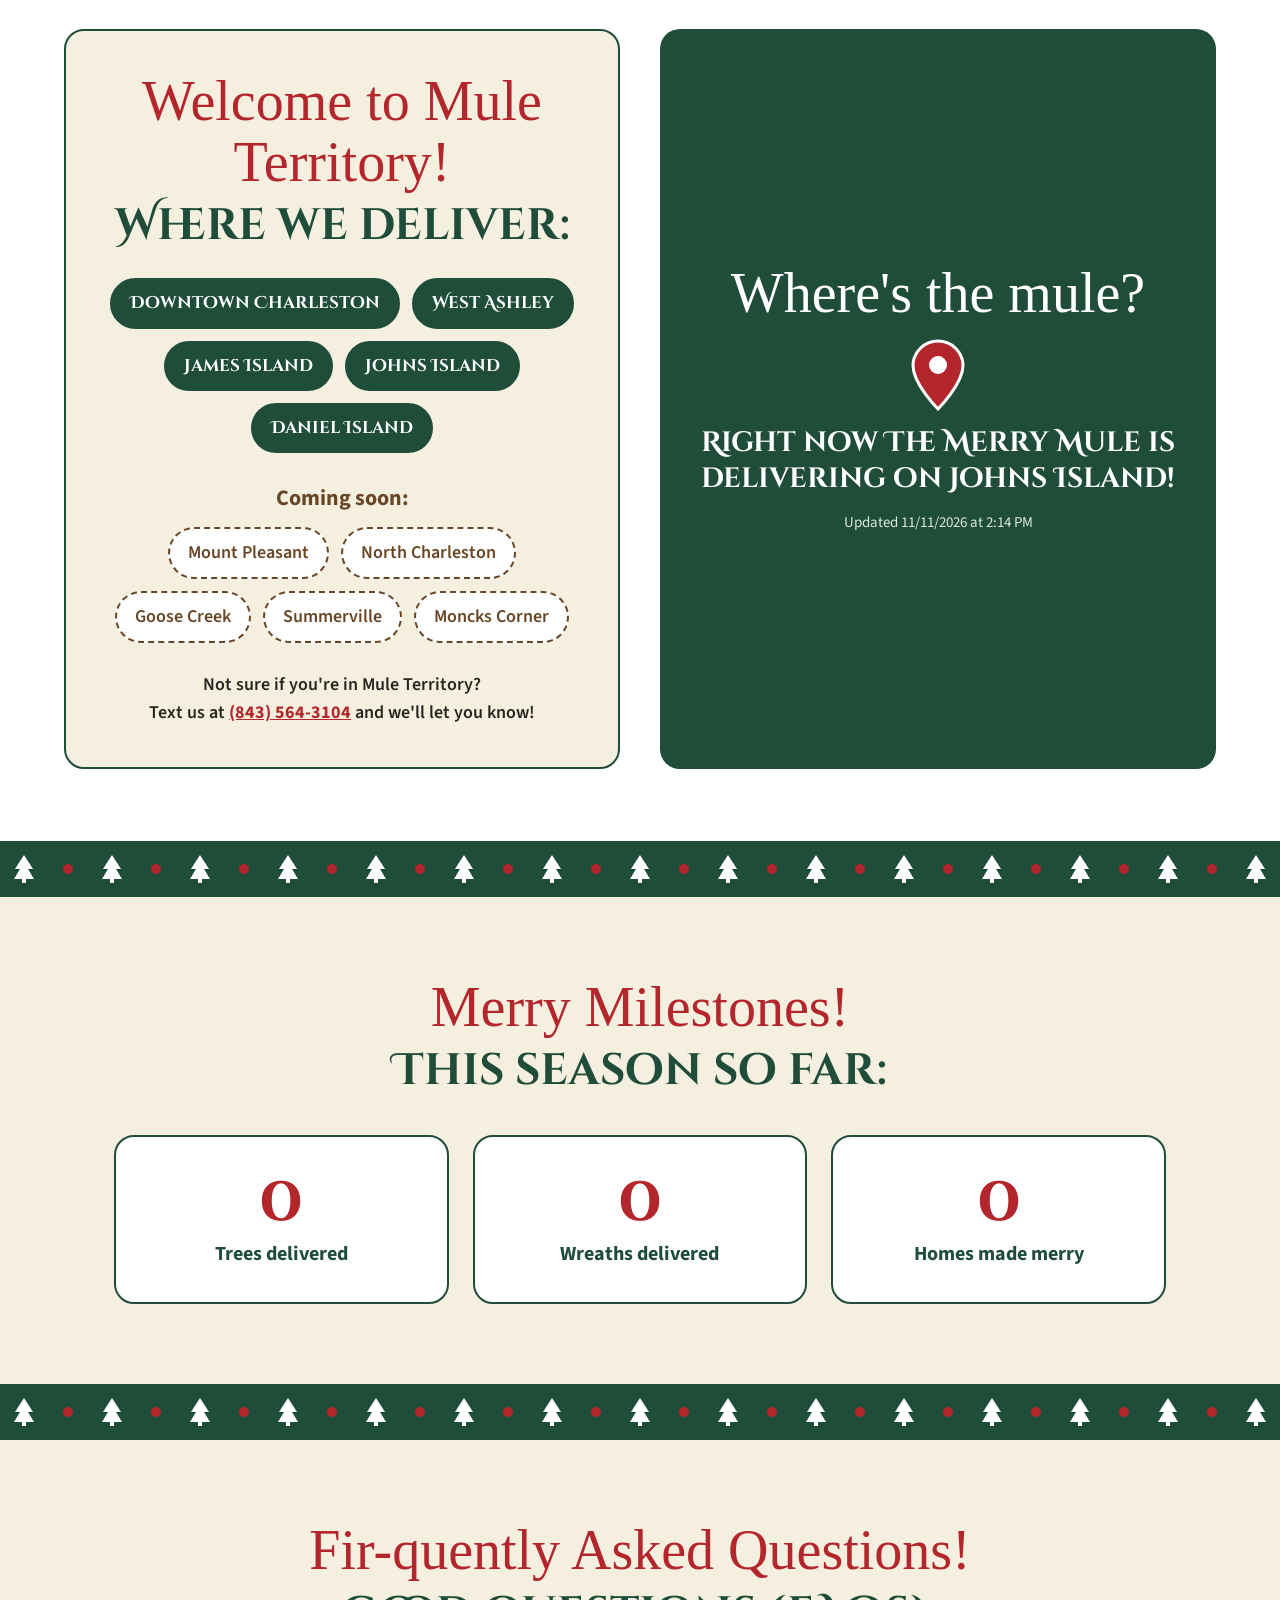
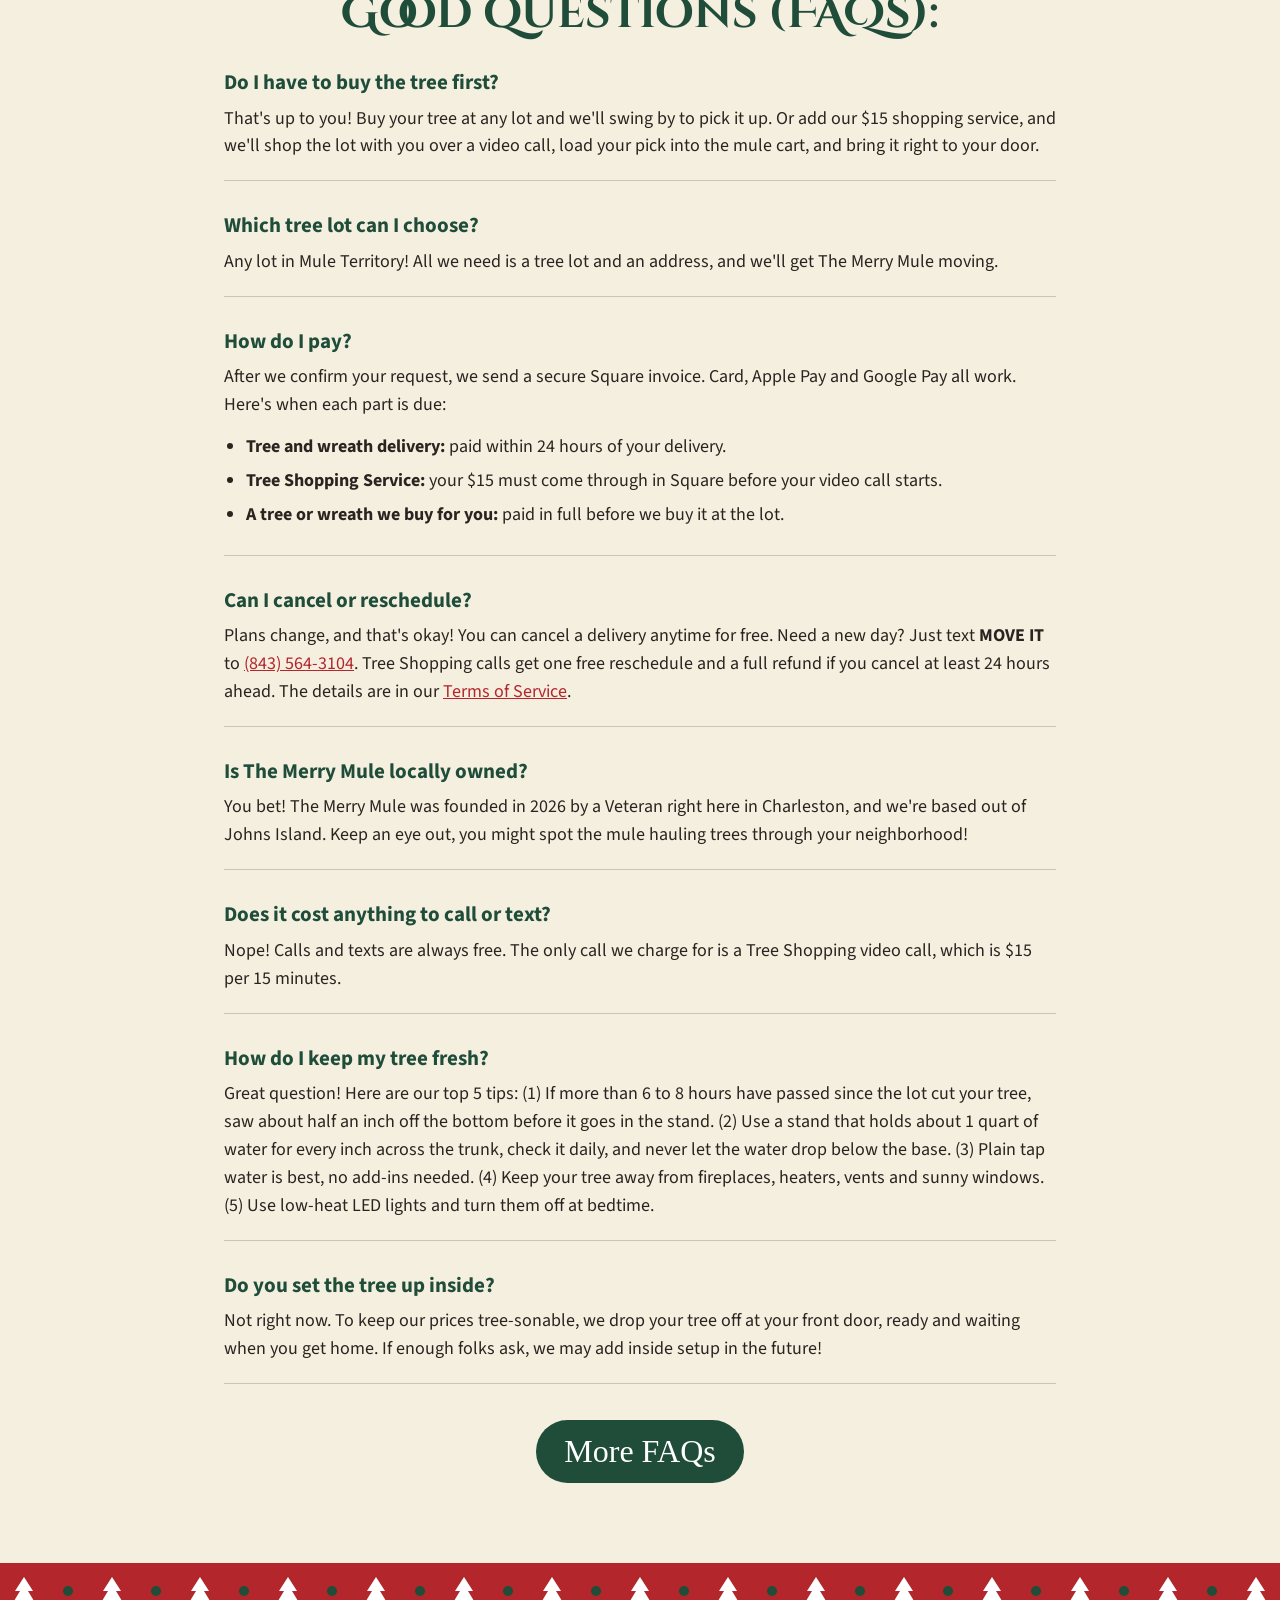
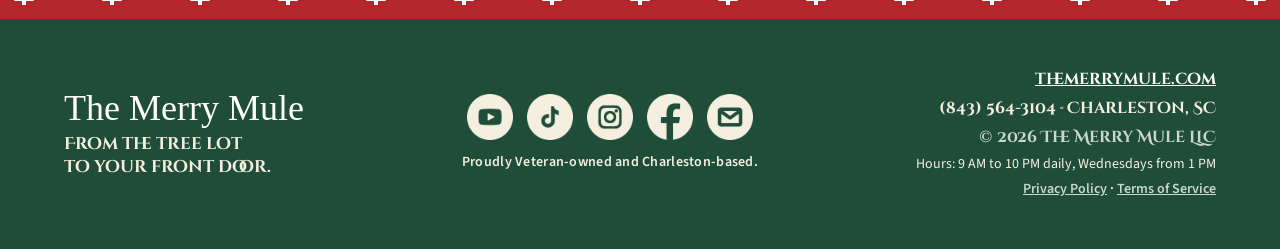
==== commit 214ebef5: "Add files via upload Update 8: terms, FAQ, waiver, culture pages and payment FAQ" ====
--- a/index.html
+++ b/index.html
@@ -26,7 +26,7 @@
 <link rel="stylesheet" href="https://fonts.googleapis.com/css2?family=Cinzel+Decorative:wght@700&family=Redressed&family=Source+Sans+3:wght@400;600;700&display=swap">
 <link rel="stylesheet" href="/styles.css">
 <script type="application/ld+json">
-{"@context":"https://schema.org","@type":"LocalBusiness","name":"The Merry Mule","description":"Christmas tree delivery service in Charleston, SC.","url":"https://www.themerrymule.com","telephone":"+1-843-564-3104","email":"haulidays@themerrymule.com","image":"https://www.themerrymule.com/img/logo-circle.png","address":{"@type":"PostalAddress","addressLocality":"Johns Island","addressRegion":"SC","addressCountry":"US"},"areaServed":["Downtown Charleston","West Ashley","James Island","Johns Island","Daniel Island"],"sameAs":["https://www.youtube.com/@TheMerryMule","https://www.tiktok.com/@the_merry_mule","https://www.instagram.com/the_merry_mule/","https://www.facebook.com/themerrymule"]}
+{"@context":"https://schema.org","@type":"LocalBusiness","name":"The Merry Mule","description":"Christmas tree delivery service in Charleston, SC.","url":"https://www.themerrymule.com","telephone":"+1-843-564-3104","email":"haulidays@themerrymule.com","image":"https://www.themerrymule.com/img/logo-circle.png","address":{"@type":"PostalAddress","addressLocality":"Johns Island","addressRegion":"SC","addressCountry":"US"},"areaServed":["Downtown Charleston","West Ashley","James Island","Johns Island","Daniel Island"],"openingHoursSpecification":[{"@type":"OpeningHoursSpecification","dayOfWeek":["Sunday","Monday","Tuesday","Thursday","Friday","Saturday"],"opens":"09:00","closes":"22:00"},{"@type":"OpeningHoursSpecification","dayOfWeek":"Wednesday","opens":"13:00","closes":"22:00"}],"sameAs":["https://www.youtube.com/@TheMerryMule","https://www.tiktok.com/@the_merry_mule","https://www.instagram.com/the_merry_mule/","https://www.facebook.com/themerrymule"]}
 </script>
 </head>
 <body>
@@ -182,6 +182,8 @@
 <button type="button" class="mm-circ back" aria-label="Back"></button>
 <button type="submit" class="mm-submit" id="mm-submit">Bring My Tree Home!</button>
 </div>
+<p style="margin:0;font-size:14px;color:#5A5048;text-align:center">We never ask for payment info here. Payments are handled securely through Square.</p>
+<div class="mm-promise"><p class="script">Our Promise</p><p>Plans change. Cancel any delivery for free before we hit the road. Need a new day? Text <strong>MOVE IT</strong> to <a href="sms:+18435643104" data-call="form">(843) 564-3104</a>.</p></div>
 </div>
 
 <input type="text" name="company" tabindex="-1" autocomplete="off" aria-hidden="true" style="position:absolute;left:-9999px;width:1px;height:1px;opacity:0">
@@ -233,7 +235,7 @@
 </div>
 <div style="max-width:1100px;width:100%;margin:0 auto;background:#fff;border-radius:20px;padding:28px 32px;display:flex;flex-direction:column;gap:10px;text-align:center;font-size:15px;color:var(--ink)">
 <p style="margin:0">Tree and wreath prices are separate and set by the lot.<br>All delivery and shopping prices are in addition to tree and wreath prices.</p>
-<p style="margin:0"><strong style="color:var(--green)">How payment works:</strong> Already bought your tree or wreath? Pay for delivery once it's on your porch. Want us to shop for you?<br>The $15 shopping fee is paid when we book your video call, and the price of your tree and wreath is paid before we buy them at the lot.</p>
+<p style="margin:0"><strong style="color:var(--green)">How payment works:</strong> Tree and wreath delivery is paid within 24 hours of your delivery. Want us to shop for you?<br>The $15 shopping fee is paid before your video call, and the price of your tree and wreath is paid before we buy them at the lot.</p>
 <p style="margin:0"><strong style="color:var(--green)">Military, Veteran and first responder discount:</strong> $5 off your first tree delivery and $2.50 off your first wreath. Just let us know when you book.<br>Discounts don't apply to the Tree Shopping Service.</p>
 </div>
 </div>
@@ -290,10 +292,13 @@
 </div>
 <div class="mm-faq"><h3>Do I have to buy the tree first?</h3><p>That's up to you! Buy your tree at any lot and we'll swing by to pick it up. Or add our $15 shopping service, and we'll shop the lot with you over a video call, load your pick into the mule cart, and bring it right to your door.</p></div>
 <div class="mm-faq"><h3>Which tree lot can I choose?</h3><p>Any lot in Mule Territory! All we need is a tree lot and an address, and we'll get The Merry Mule moving.</p></div>
-<div class="mm-faq"><h3>How do I pay?</h3><p>After we confirm your request, we send a secure Square invoice. Card, Apple Pay and Google Pay all work.</p></div>
+<div class="mm-faq"><h3>How do I pay?</h3><p>After we confirm your request, we send a secure Square invoice. Card, Apple Pay and Google Pay all work. Here's when each part is due:</p><ul class="mm-faqlist"><li><strong>Tree and wreath delivery:</strong> paid within 24 hours of your delivery.</li><li><strong>Tree Shopping Service:</strong> your $15 must come through in Square before your video call starts.</li><li><strong>A tree or wreath we buy for you:</strong> paid in full before we buy it at the lot.</li></ul></div>
+<div class="mm-faq"><h3>Can I cancel or reschedule?</h3><p>Plans change, and that's okay! You can cancel a delivery anytime for free. Need a new day? Just text <strong>MOVE IT</strong> to <a href="sms:+18435643104" data-call="faq">(843) 564-3104</a>. Tree Shopping calls get one free reschedule and a full refund if you cancel at least 24 hours ahead. The details are in our <a href="/terms#cancellations">Terms of Service</a>.</p></div>
 <div class="mm-faq"><h3>Is The Merry Mule locally owned?</h3><p>You bet! The Merry Mule was founded in 2026 by a Veteran right here in Charleston, and we're based out of Johns Island. Keep an eye out, you might spot the mule hauling trees through your neighborhood!</p></div>
 <div class="mm-faq"><h3>Does it cost anything to call or text?</h3><p>Nope! Calls and texts are always free. The only call we charge for is a Tree Shopping video call, which is $15 per 15 minutes.</p></div>
+<div class="mm-faq"><h3>How do I keep my tree fresh?</h3><p>Great question! Here are our top 5 tips: (1) If more than 6 to 8 hours have passed since the lot cut your tree, saw about half an inch off the bottom before it goes in the stand. (2) Use a stand that holds about 1 quart of water for every inch across the trunk, check it daily, and never let the water drop below the base. (3) Plain tap water is best, no add-ins needed. (4) Keep your tree away from fireplaces, heaters, vents and sunny windows. (5) Use low-heat LED lights and turn them off at bedtime.</p></div>
 <div class="mm-faq"><h3>Do you set the tree up inside?</h3><p>Not right now. To keep our prices tree-sonable, we drop your tree off at your front door, ready and waiting when you get home. If enough folks ask, we may add inside setup in the future!</p></div>
+<p class="mm-morefaq"><a class="mm-bigbtn" href="/faq" style="background:var(--green)">More FAQs</a></p>
 </section>
 </main>
 
@@ -320,7 +325,8 @@
 <a href="https://www.themerrymule.com">themerrymule.com</a>
 <span>(843) 564-3104 · Charleston, SC</span>
 <span style="color:#C9D8CD">© 2026 The Merry Mule LLC</span>
-<span class="mm-foot-legal"><a href="/privacy">Privacy Policy</a></span>
+<span class="mm-foot-legal" style="font-weight:400">Hours: 9 AM to 10 PM daily, Wednesdays from 1 PM</span>
+<span class="mm-foot-legal"><a href="/privacy">Privacy Policy</a> &middot; <a href="/terms">Terms of Service</a></span>
 </div>
 </div>
 </footer>
--- a/styles.css
+++ b/styles.css
@@ -1,4 +1,4 @@
-/* The Merry Mule — shared styles */
+/* The Merry Mule : shared styles */
 :root{--red:#B3262C;--green:#1F4D3A;--brown:#684625;--cream:#F5EFE0;--white:#FFFFFF;--ink:#2A2420;--head:'Cinzel Decorative',serif;--script:'Redressed',cursive}
 *{box-sizing:border-box}
 html{scroll-behavior:smooth}
@@ -147,3 +147,25 @@
 @media (max-width:700px){.mm-thanks{text-align:center;padding:44px 24px}.mm-thanks-text{align-items:center !important}}
 .mm-choice{display:flex;gap:12px;flex-wrap:wrap}
 .mm-choice button{flex:1 1 140px;font-family:var(--script);font-size:28px;line-height:1.1;border:0;border-radius:999px;padding:12px 24px;min-height:52px;cursor:pointer;color:#fff}
+
+/* update 8 */
+.mm-faqlist{margin:8px 0 0;padding-left:22px}
+.mm-faqlist li{margin:0 0 6px}
+.mm-promise{background:var(--cream);border:2px dashed var(--red);border-radius:14px;padding:12px 16px;text-align:center;font-size:15px}
+.mm-promise p{margin:0}
+.mm-promise .script{font-size:26px;line-height:1.1;color:var(--red);margin-bottom:4px}
+.mm-morefaq{margin:8px 0 0;display:flex;justify-content:center}
+.mm-morefaq .mm-bigbtn{display:inline-block}
+.mm-faqpage{max-width:880px;margin:0 auto;padding:64px 24px 80px;display:flex;flex-direction:column;gap:22px}
+.mm-faqpage h2.grp{margin:24px 0 0;font-family:var(--head);font-weight:700;font-size:24px;color:var(--red)}
+.mm-legal .tag{display:inline-block;background:var(--green);color:#fff;border-radius:999px;padding:2px 12px;font-size:13px;font-weight:700;letter-spacing:.03em}
+.mm-legal h3{margin:22px 0 6px;font-size:19px;color:var(--red)}
+.mm-culture .big{font-family:var(--script);color:var(--red);font-size:clamp(30px,5vw,44px);text-align:center;margin:18px 0}
+.mm-culture .standard{font-weight:700;color:var(--green)}
+.mm-culture .logo{display:block;margin:0 auto 18px;width:180px;max-width:60%;height:auto}
+.mm-culture .sub{font-family:var(--script);font-size:26px;color:var(--red);margin:0 0 4px}
+.mm-waiver .mm-form{margin-top:28px}
+.mm-rgroup{display:flex;flex-direction:column;align-items:flex-start;gap:4px;font-size:16px;font-weight:400;text-align:left;width:100%}
+.mm-rgroup label{display:flex;align-items:center;gap:10px;min-height:40px;cursor:pointer}
+.mm-rgroup input,.mm-waiver .mm-check input{width:20px;height:20px;flex:0 0 20px;accent-color:var(--green)}
+.mm-waiver .mm-check{font-size:14px}
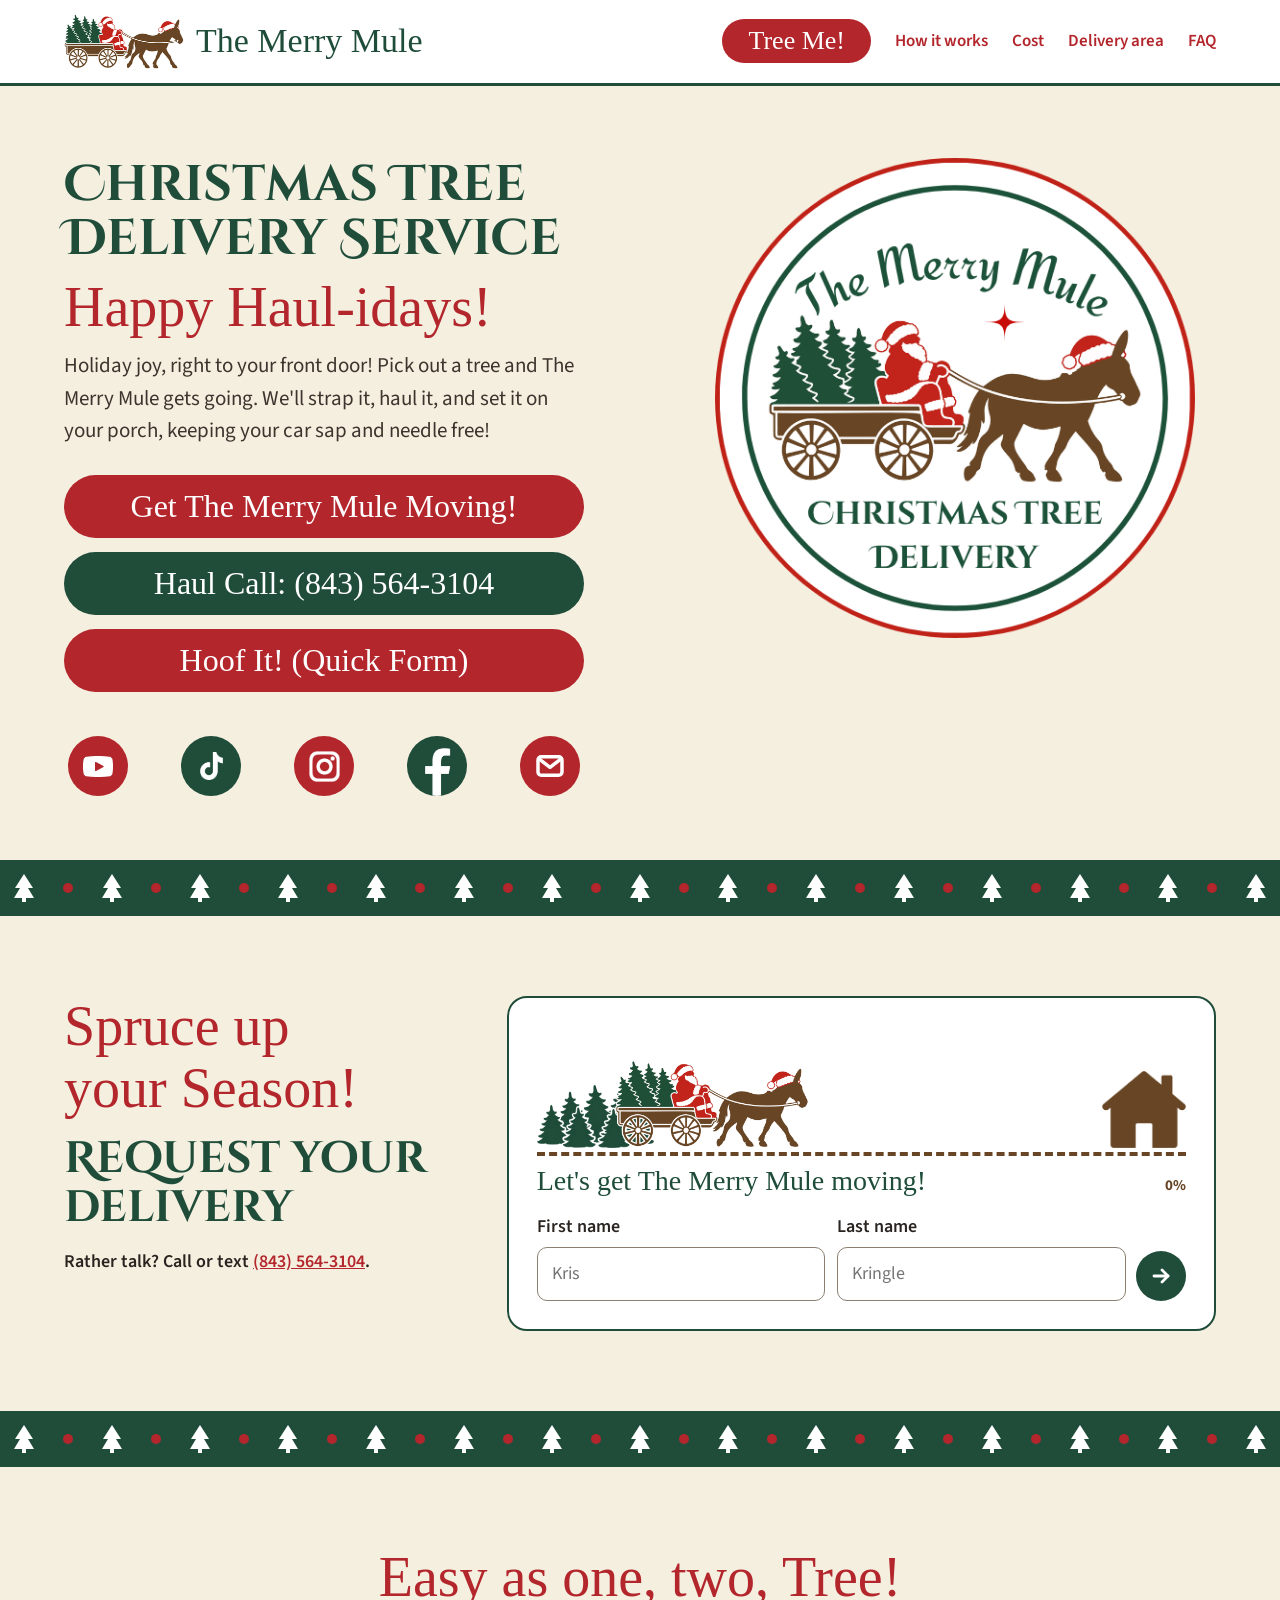
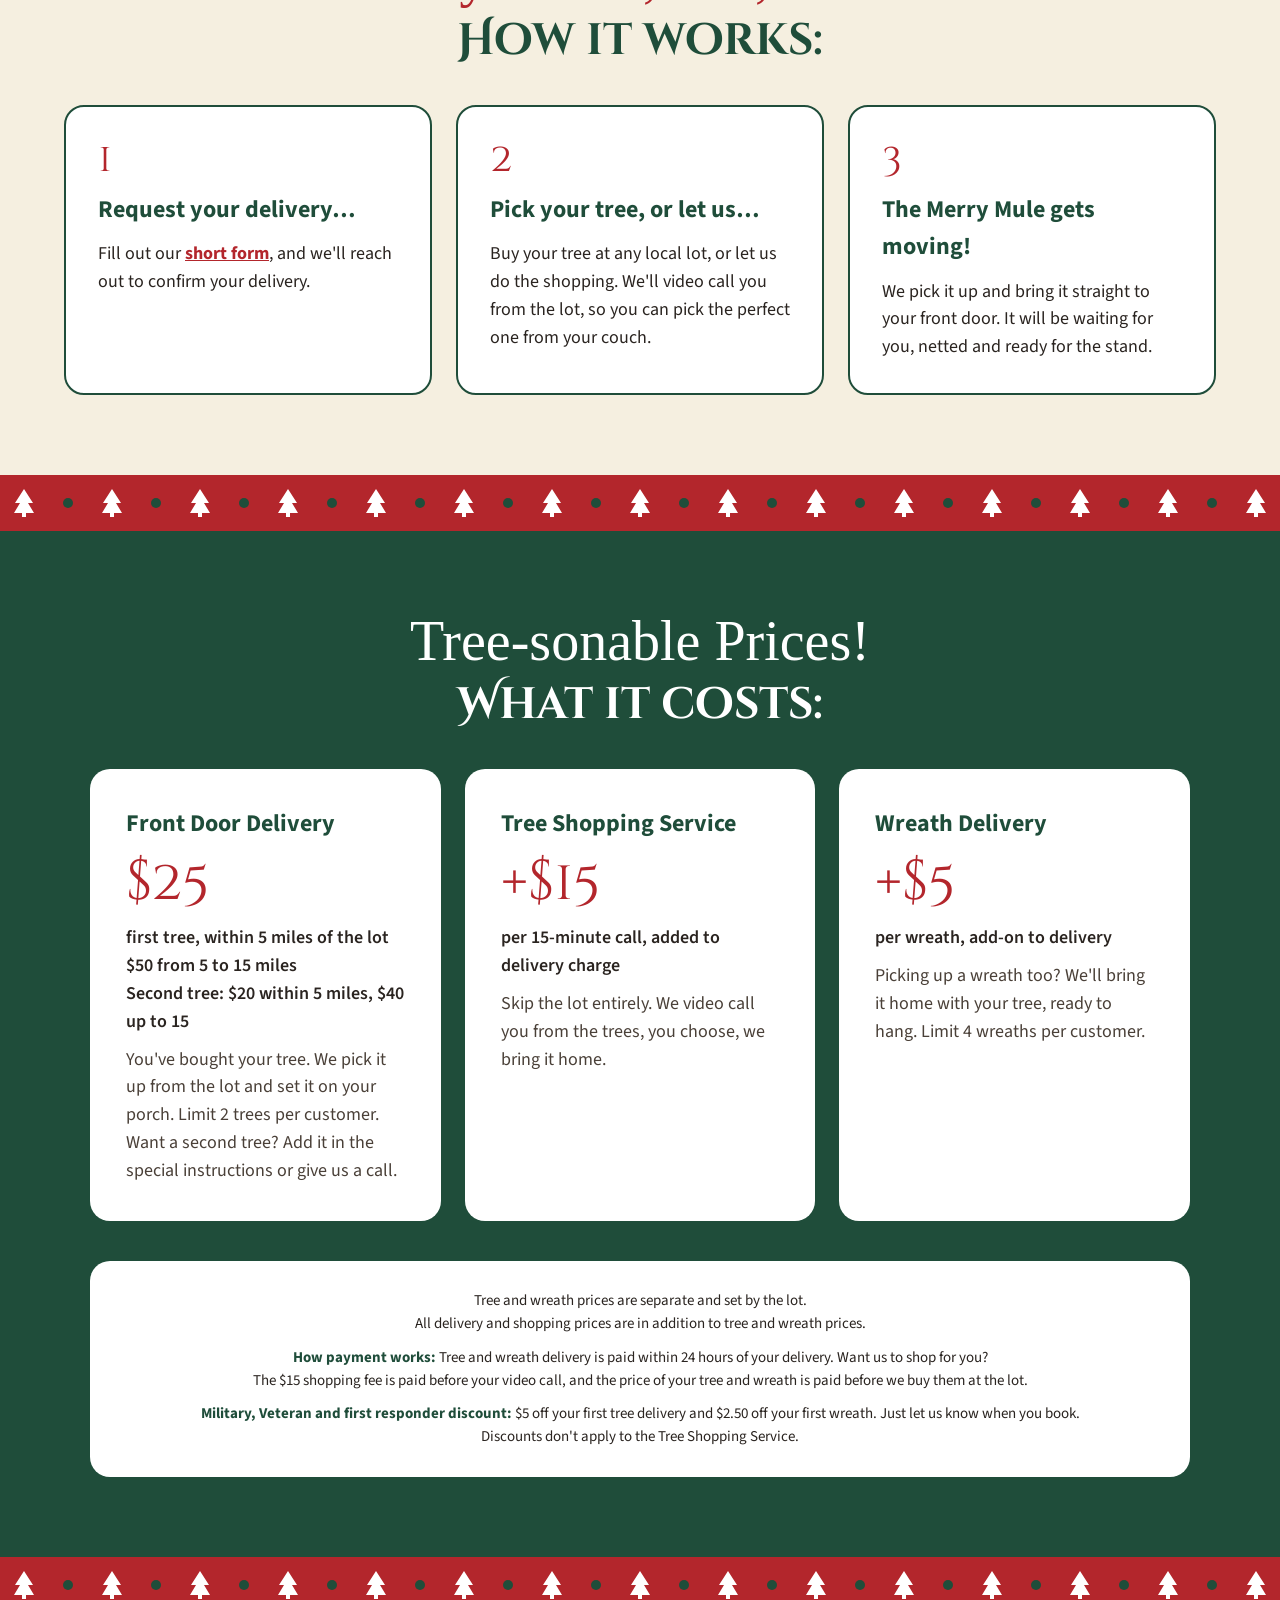
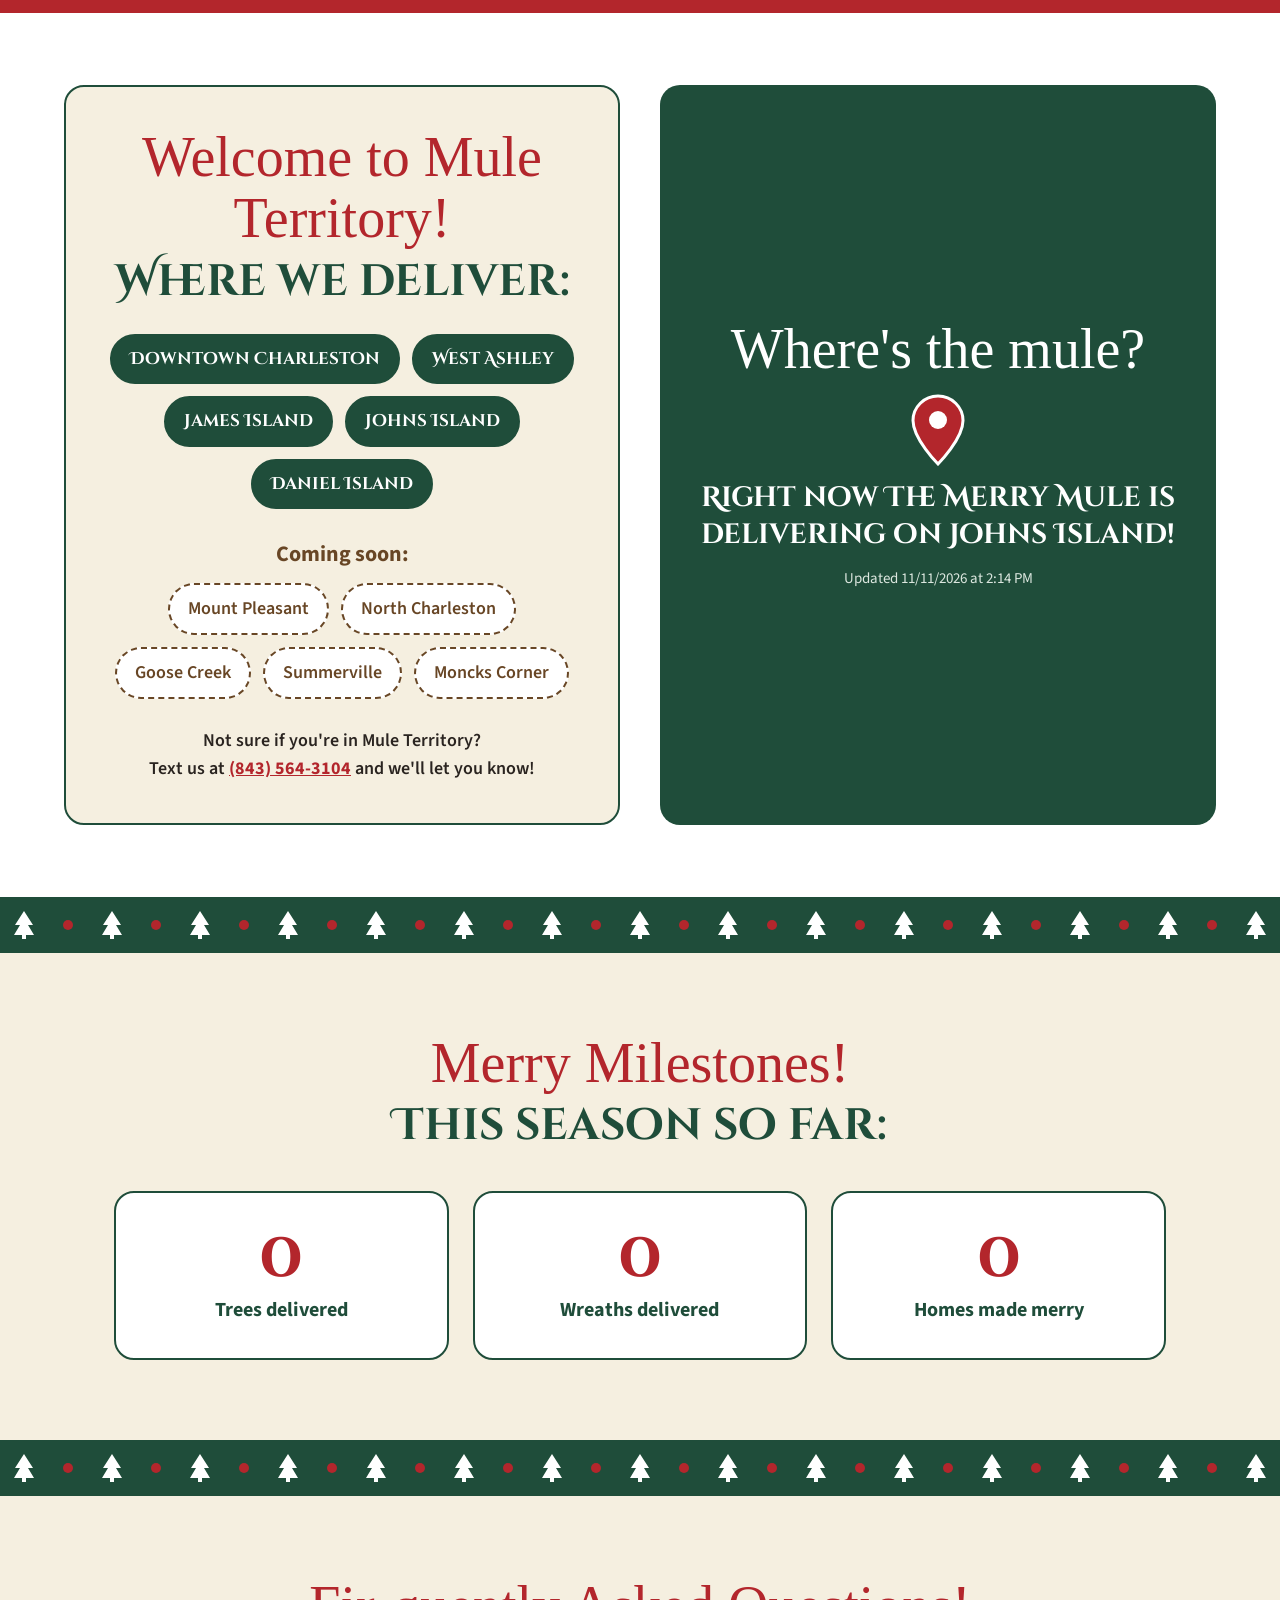
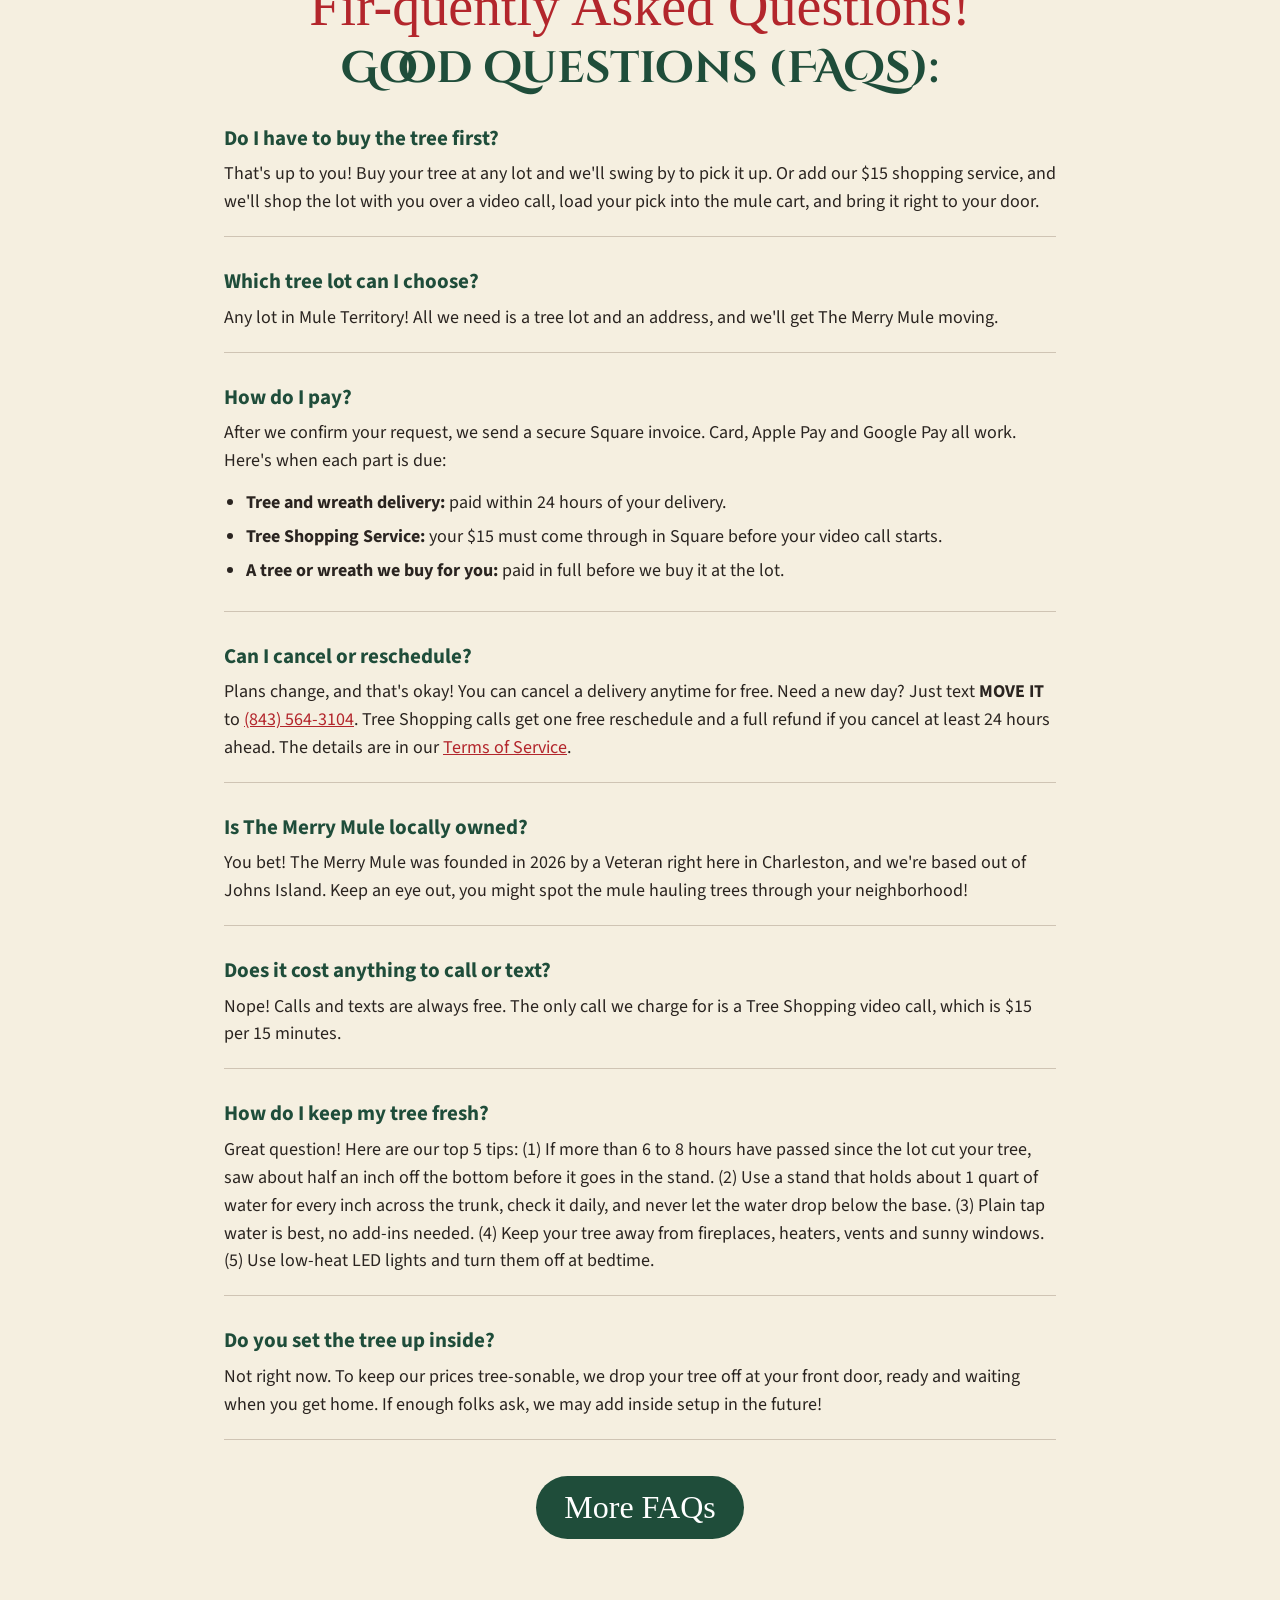
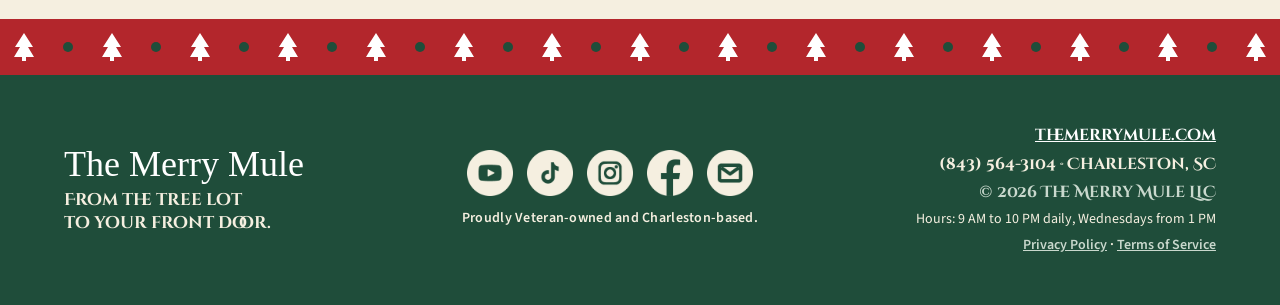
==== commit 75d234fc: "New delivery pricing: $25 within 5 miles, $50 for 5 to 15 miles" ====
--- a/index.html
+++ b/index.html
@@ -11,7 +11,7 @@
 <meta charset="utf-8">
 <meta name="viewport" content="width=device-width, initial-scale=1">
 <title>The Merry Mule | Christmas Tree Delivery in Charleston, SC</title>
-<meta name="description" content="Christmas tree delivery in Charleston, SC. Buy your tree at any local lot and The Merry Mule hauls it to your front door. $50 delivery. Veteran-owned on Johns Island.">
+<meta name="description" content="Christmas tree delivery in Charleston, SC. Buy your tree at any local lot and The Merry Mule hauls it to your front door. Delivery from $25. Veteran-owned on Johns Island.">
 <link rel="canonical" href="https://www.themerrymule.com/">
 <meta property="og:type" content="website">
 <meta property="og:url" content="https://www.themerrymule.com/">
@@ -229,7 +229,7 @@
 <h2 class="h2" style="color:#fff">What it costs:</h2>
 </div>
 <div style="display:grid;grid-template-columns:repeat(auto-fit,minmax(260px,1fr));gap:24px;max-width:1100px;width:100%;margin:0 auto">
-<div class="mm-price"><h3>Front Door Delivery</h3><p class="amt">$50</p><p style="font-weight:600">first tree, within 15 miles<br>$40 for a second tree</p><p style="color:#4A4038">You've bought your tree. We pick it up from the lot and set it on your porch. Limit 2 trees per customer. Want a second tree? Add it in the special instructions or give us a call.</p></div>
+<div class="mm-price"><h3>Front Door Delivery</h3><p class="amt">$25</p><p style="font-weight:600">first tree, within 5 miles of the lot<br>$50 from 5 to 15 miles<br>Second tree: $20 within 5 miles, $40 up to 15</p><p style="color:#4A4038">You've bought your tree. We pick it up from the lot and set it on your porch. Limit 2 trees per customer. Want a second tree? Add it in the special instructions or give us a call.</p></div>
 <div class="mm-price"><h3>Tree Shopping Service</h3><p class="amt">+$15</p><p style="font-weight:600">per 15-minute call, added to delivery charge</p><p style="color:#4A4038">Skip the lot entirely. We video call you from the trees, you choose, we bring it home.</p></div>
 <div class="mm-price"><h3>Wreath Delivery</h3><p class="amt">+$5</p><p style="font-weight:600">per wreath, add-on to delivery</p><p style="color:#4A4038">Picking up a wreath too? We'll bring it home with your tree, ready to hang. Limit 4 wreaths per customer.</p></div>
 </div>
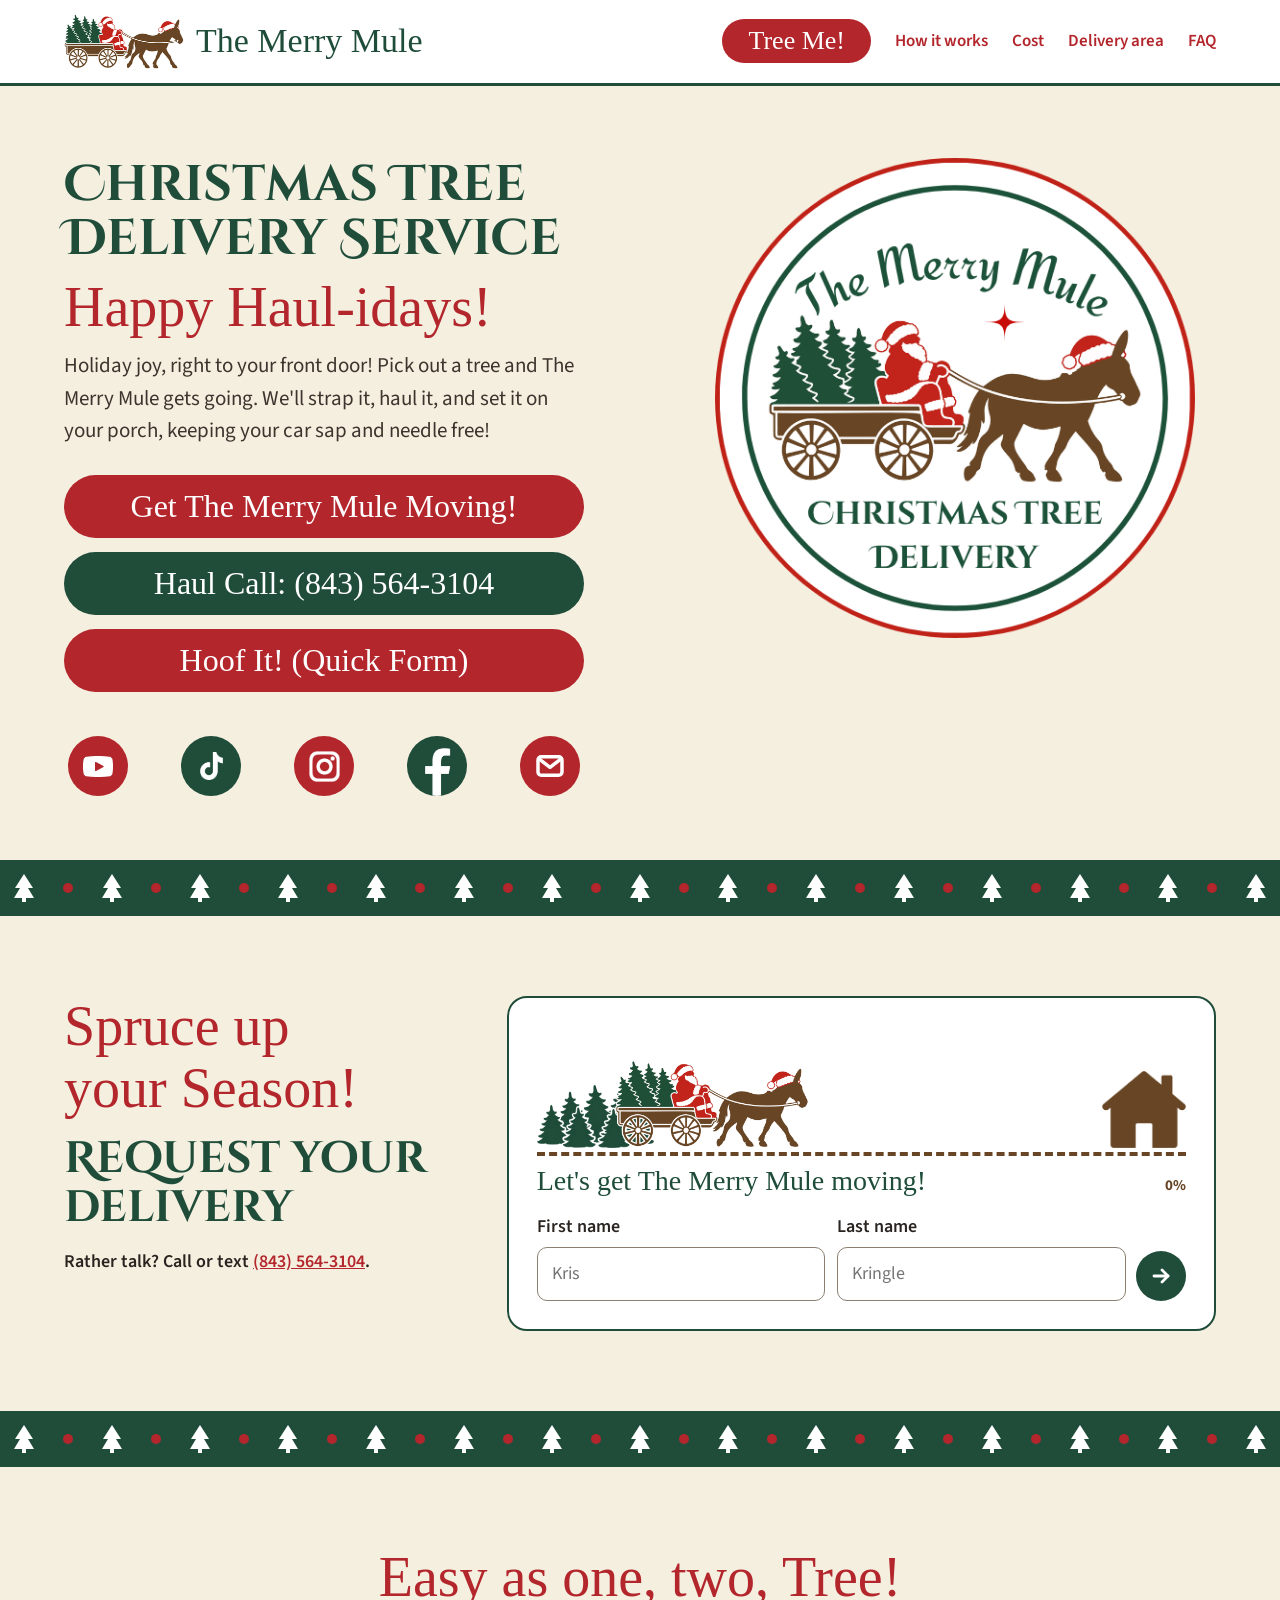
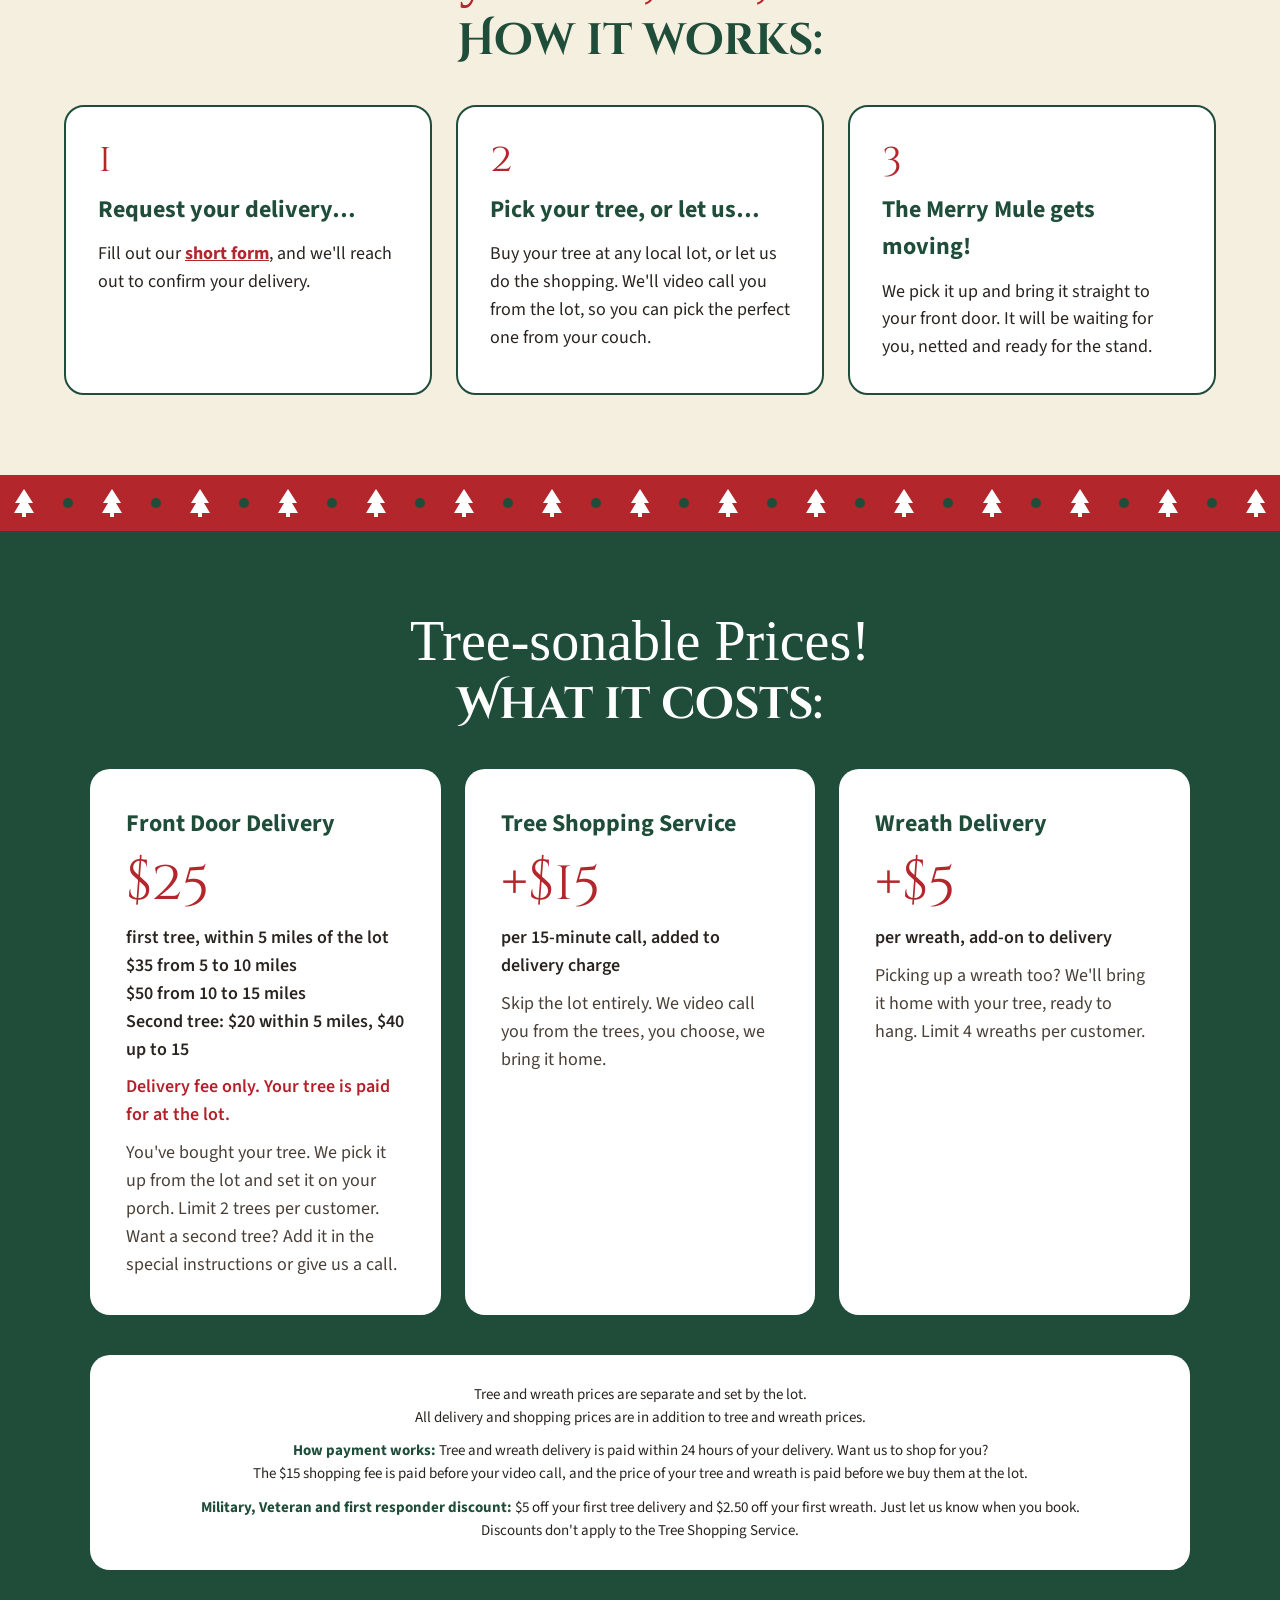
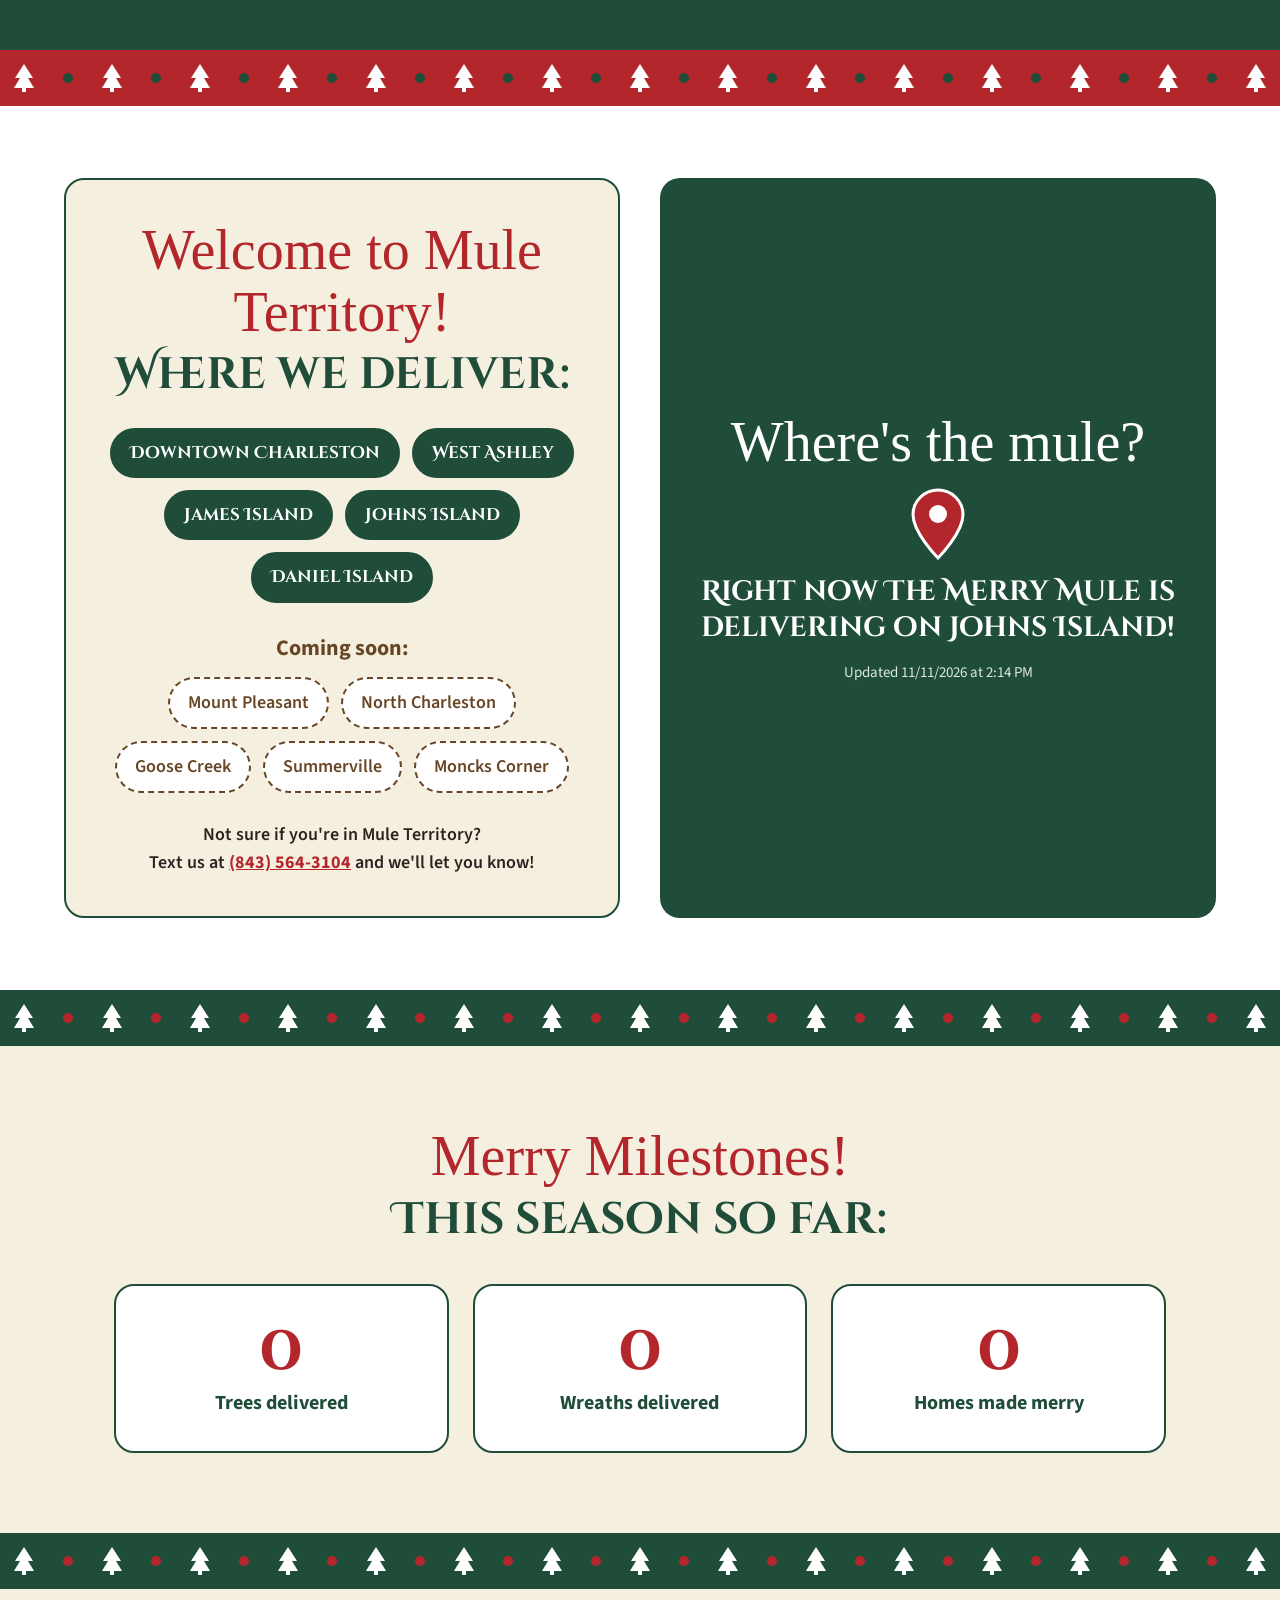
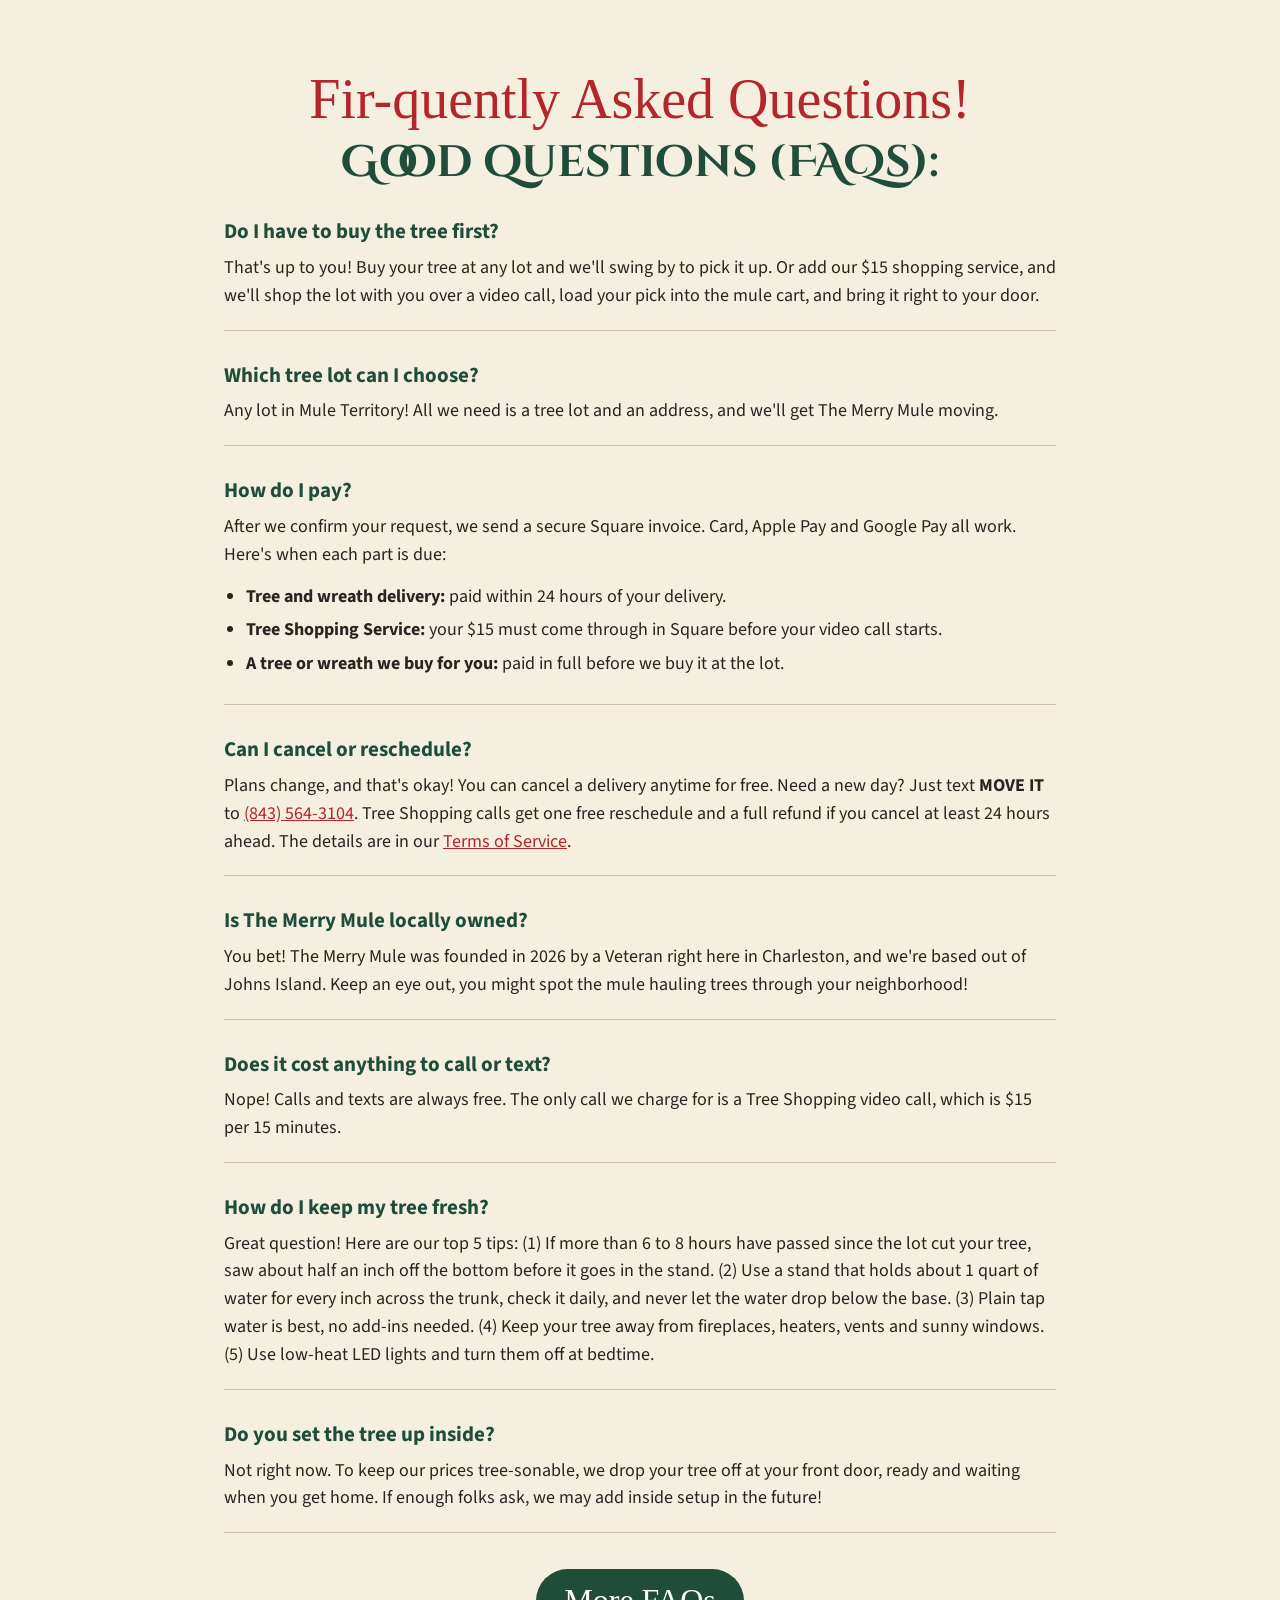
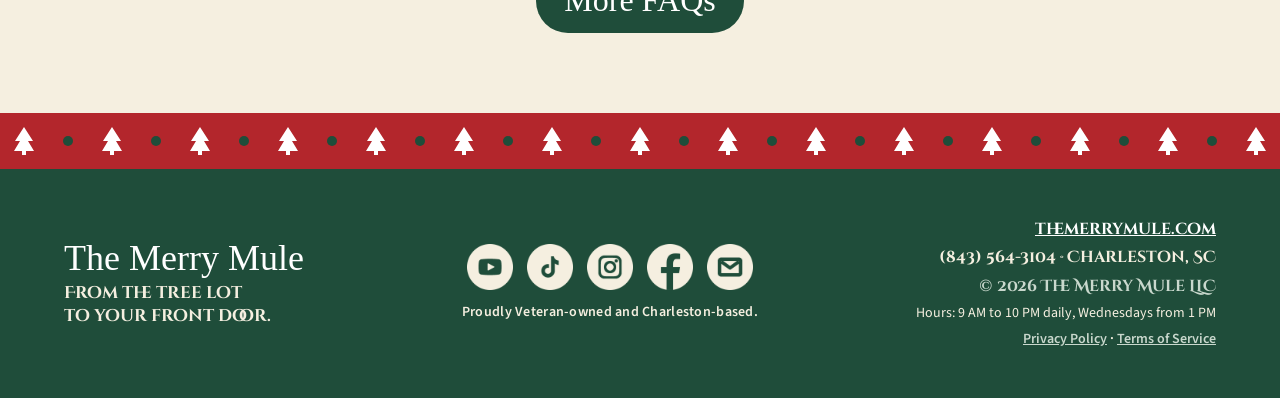
==== commit b7f7450f: "Update index.html" ====
--- a/index.html
+++ b/index.html
@@ -229,7 +229,7 @@
 <h2 class="h2" style="color:#fff">What it costs:</h2>
 </div>
 <div style="display:grid;grid-template-columns:repeat(auto-fit,minmax(260px,1fr));gap:24px;max-width:1100px;width:100%;margin:0 auto">
-<div class="mm-price"><h3>Front Door Delivery</h3><p class="amt">$25</p><p style="font-weight:600">first tree, within 5 miles of the lot<br>$50 from 5 to 15 miles<br>Second tree: $20 within 5 miles, $40 up to 15</p><p style="color:#4A4038">You've bought your tree. We pick it up from the lot and set it on your porch. Limit 2 trees per customer. Want a second tree? Add it in the special instructions or give us a call.</p></div>
+<div class="mm-price"><h3>Front Door Delivery</h3><p class="amt">$25</p><p style="font-weight:600">first tree, within 5 miles of the lot<br>$35 from 5 to 10 miles<br>$50 from 10 to 15 miles<br>Second tree: $20 within 5 miles, $40 up to 15</p><p style="font-weight:600;color:#B3202A">Delivery fee only. Your tree is paid for at the lot.</p><p style="color:#4A4038">You've bought your tree. We pick it up from the lot and set it on your porch. Limit 2 trees per customer. Want a second tree? Add it in the special instructions or give us a call.</p></div>
 <div class="mm-price"><h3>Tree Shopping Service</h3><p class="amt">+$15</p><p style="font-weight:600">per 15-minute call, added to delivery charge</p><p style="color:#4A4038">Skip the lot entirely. We video call you from the trees, you choose, we bring it home.</p></div>
 <div class="mm-price"><h3>Wreath Delivery</h3><p class="amt">+$5</p><p style="font-weight:600">per wreath, add-on to delivery</p><p style="color:#4A4038">Picking up a wreath too? We'll bring it home with your tree, ready to hang. Limit 4 wreaths per customer.</p></div>
 </div>
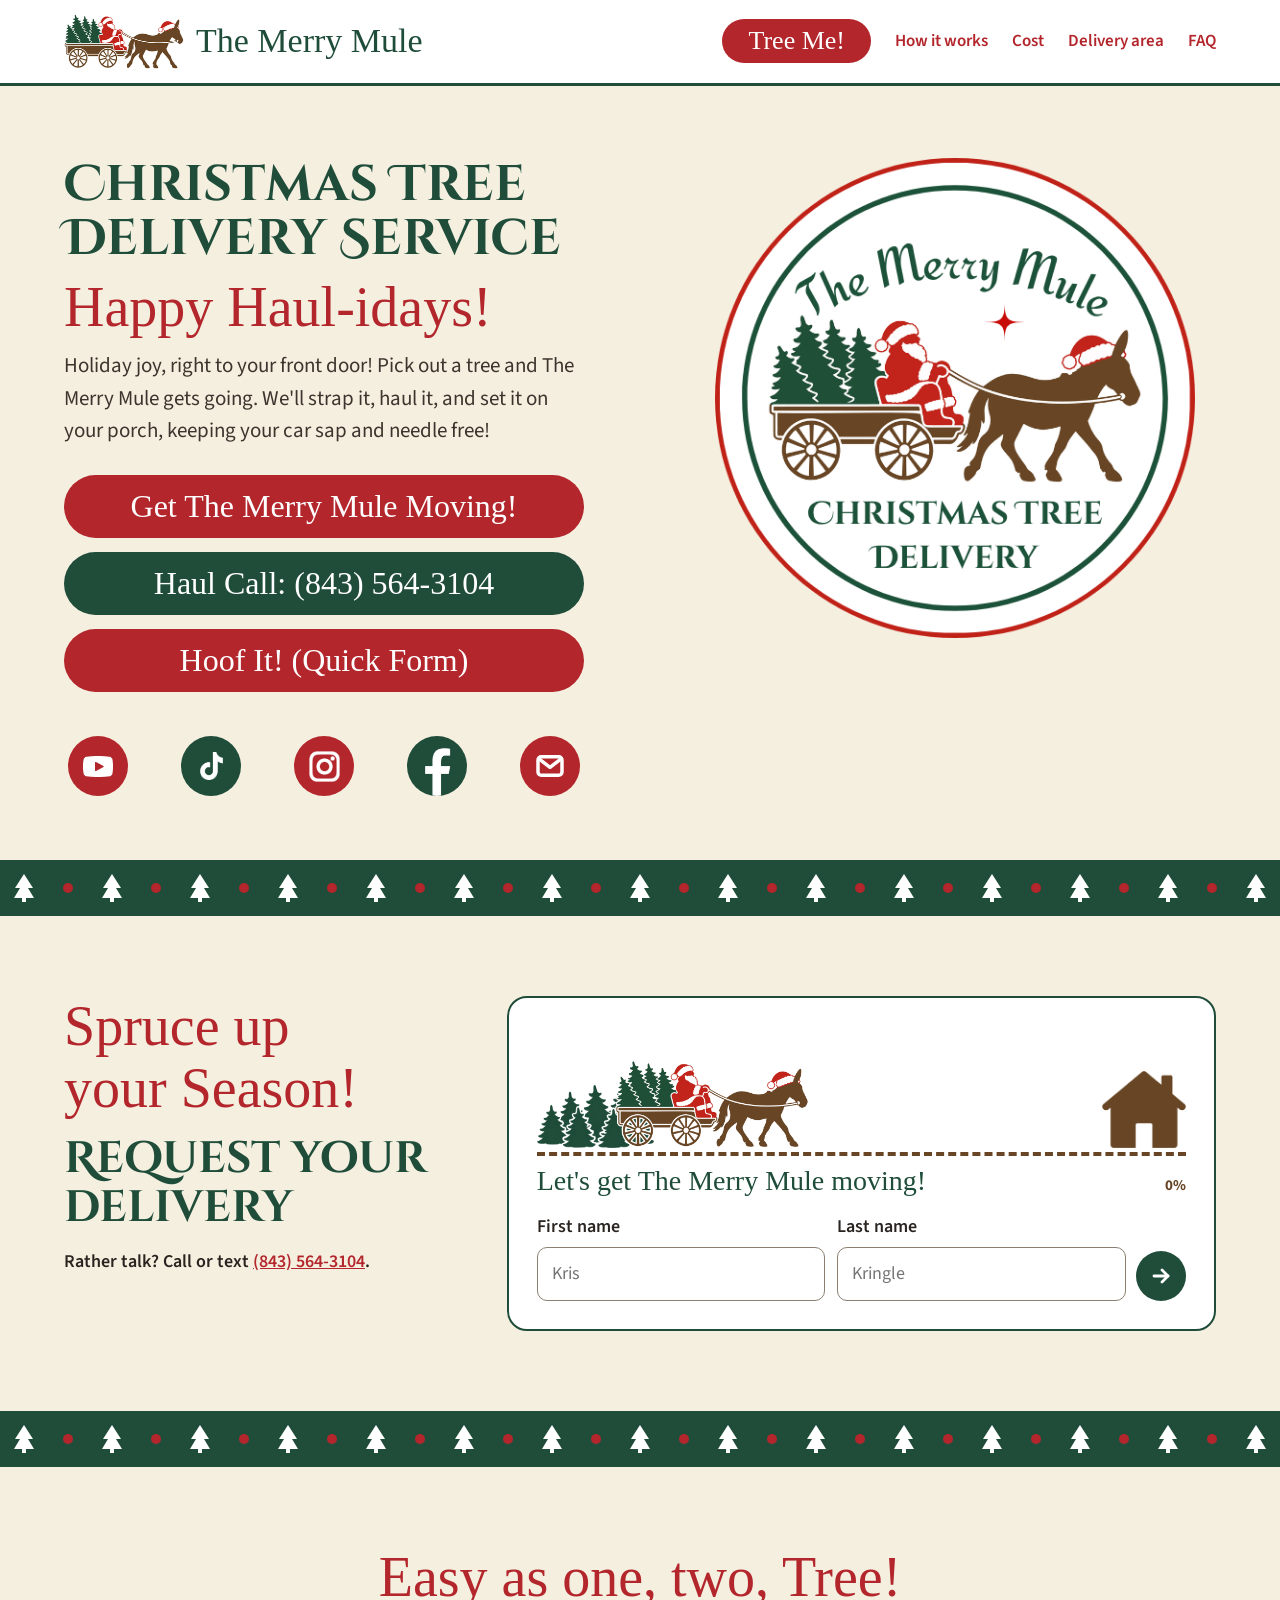
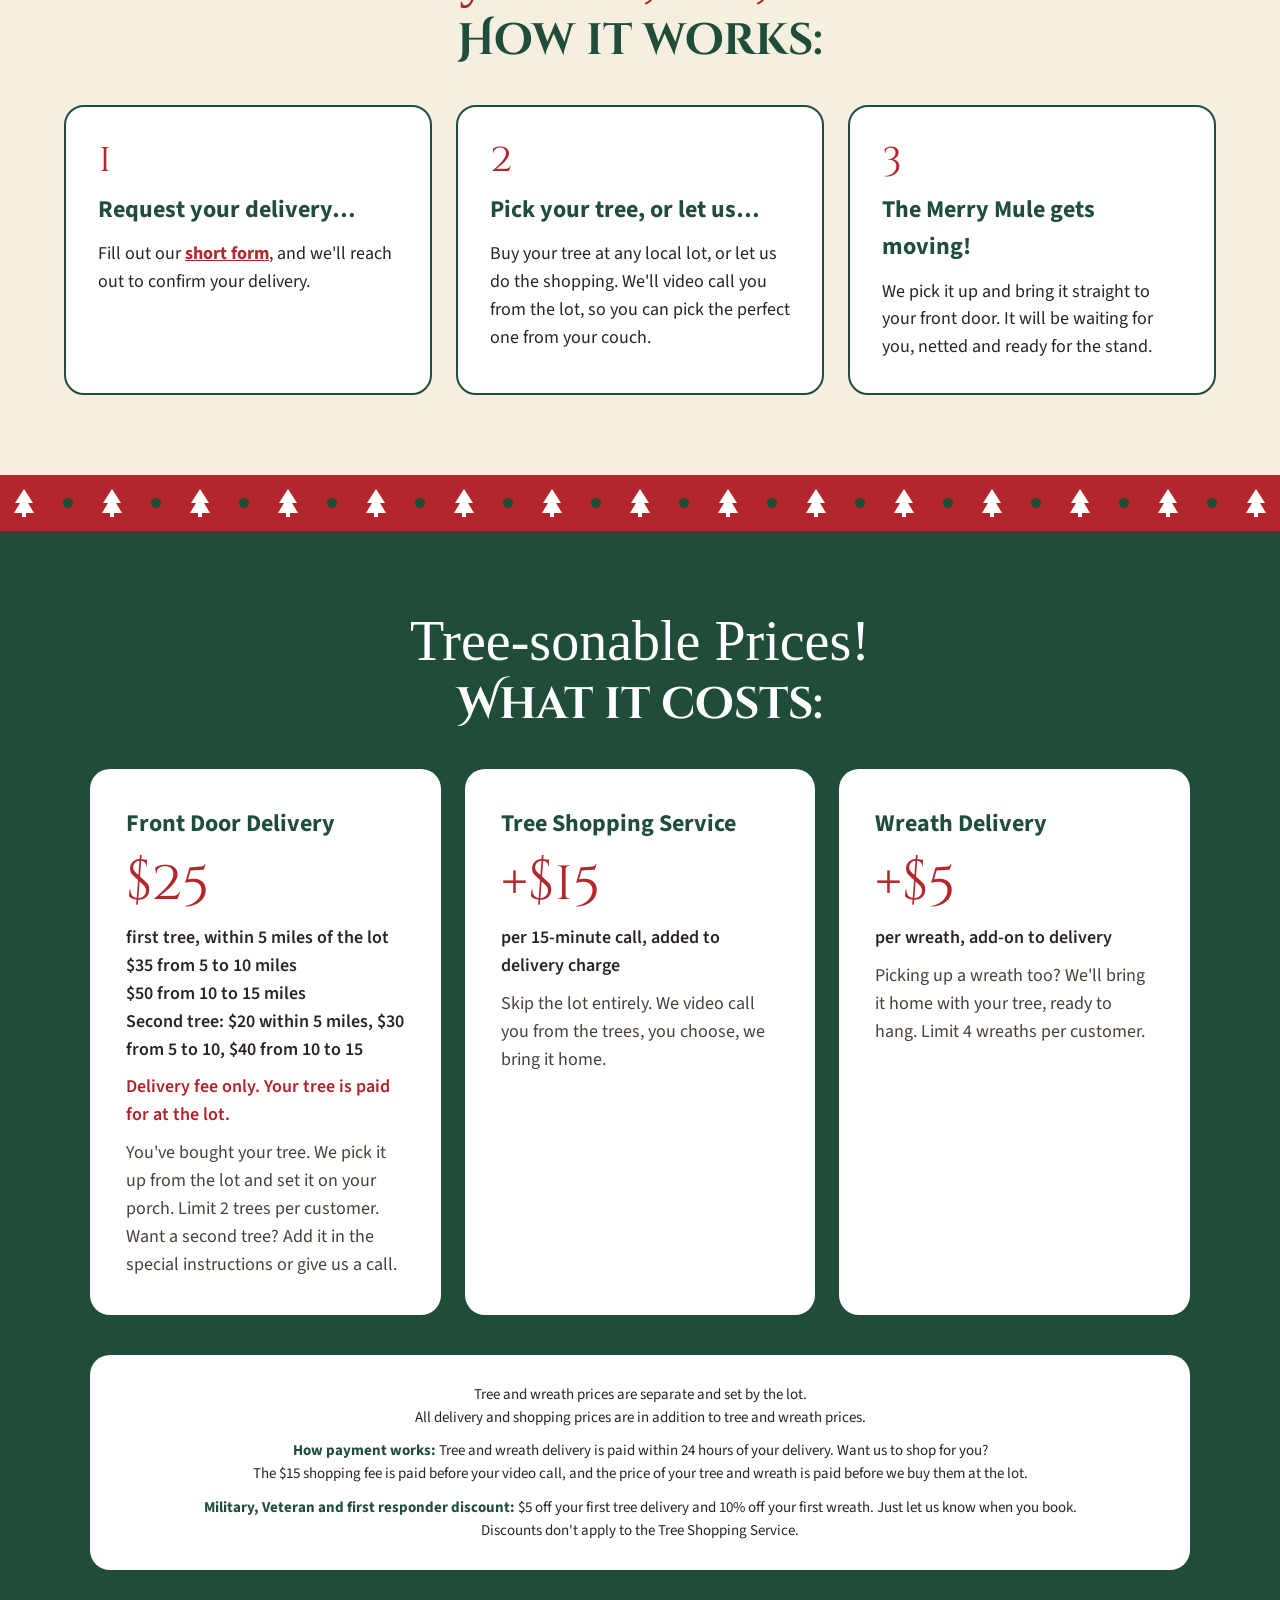
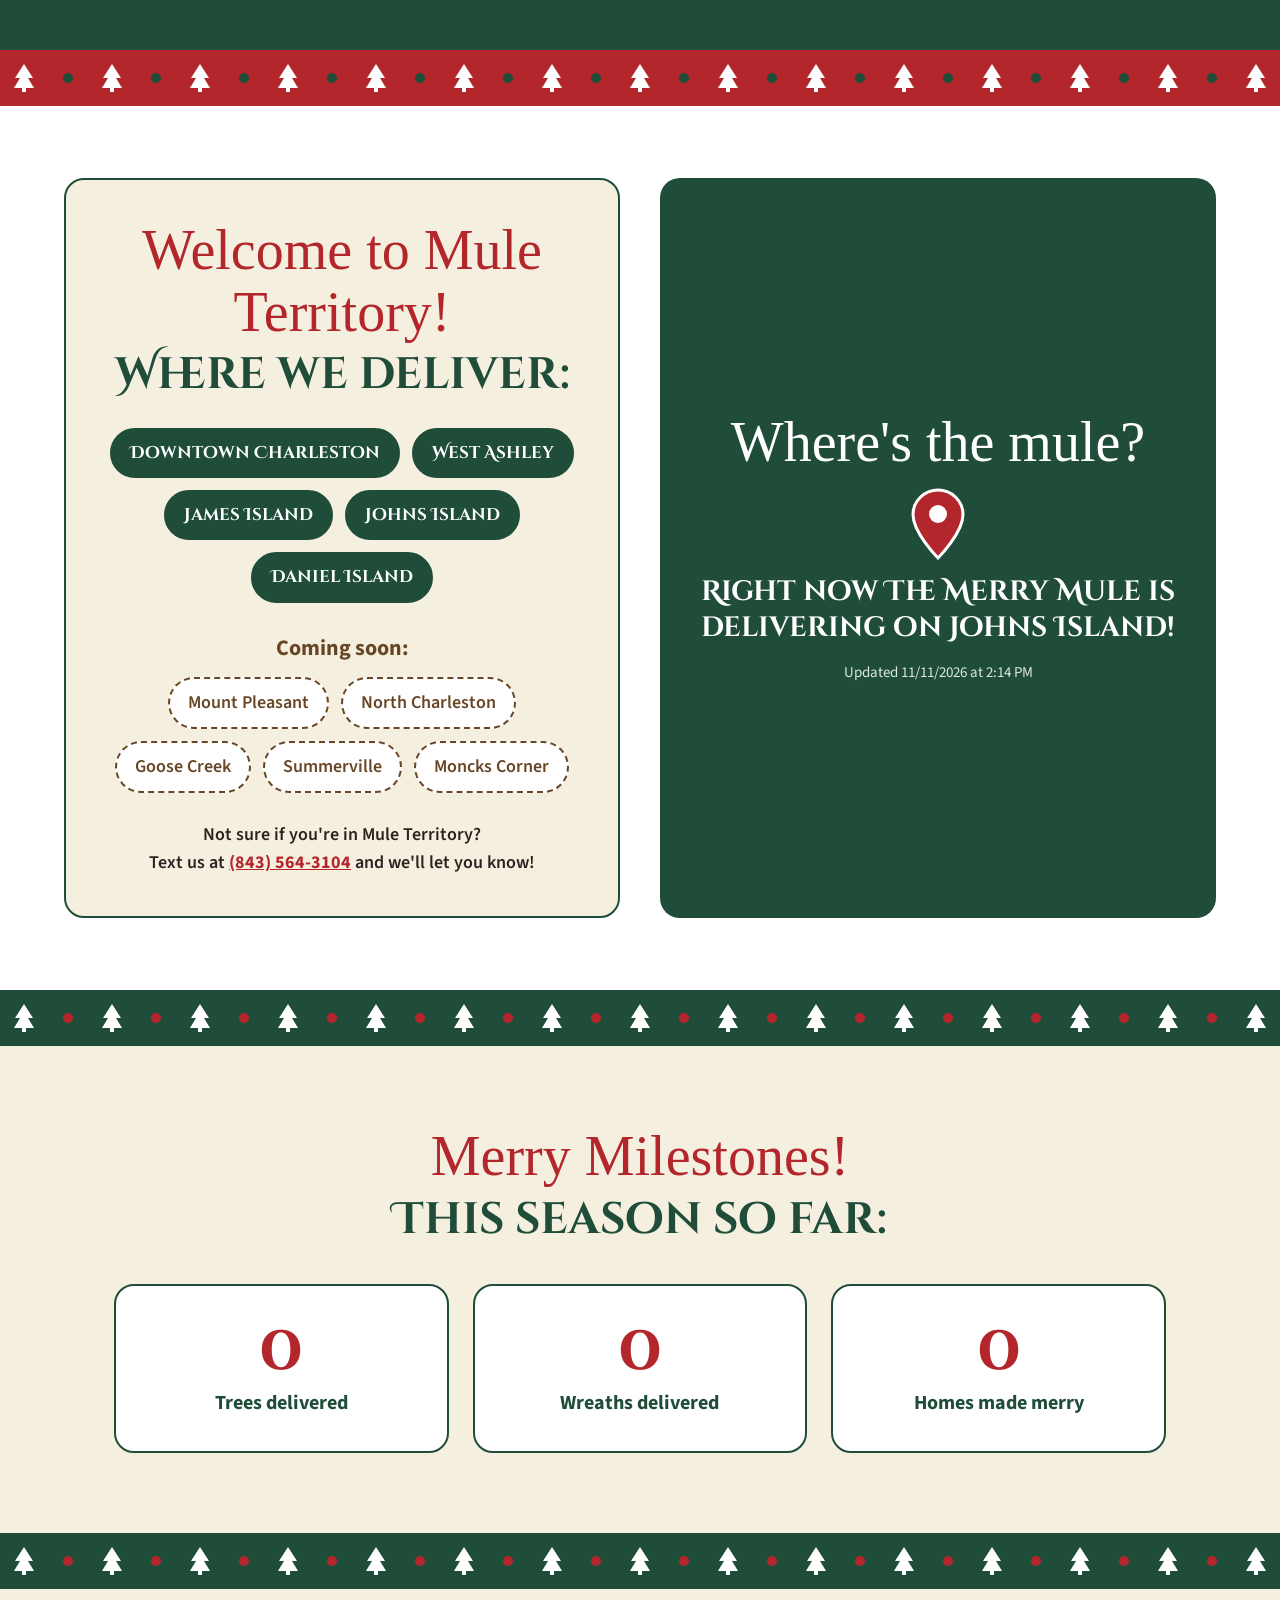
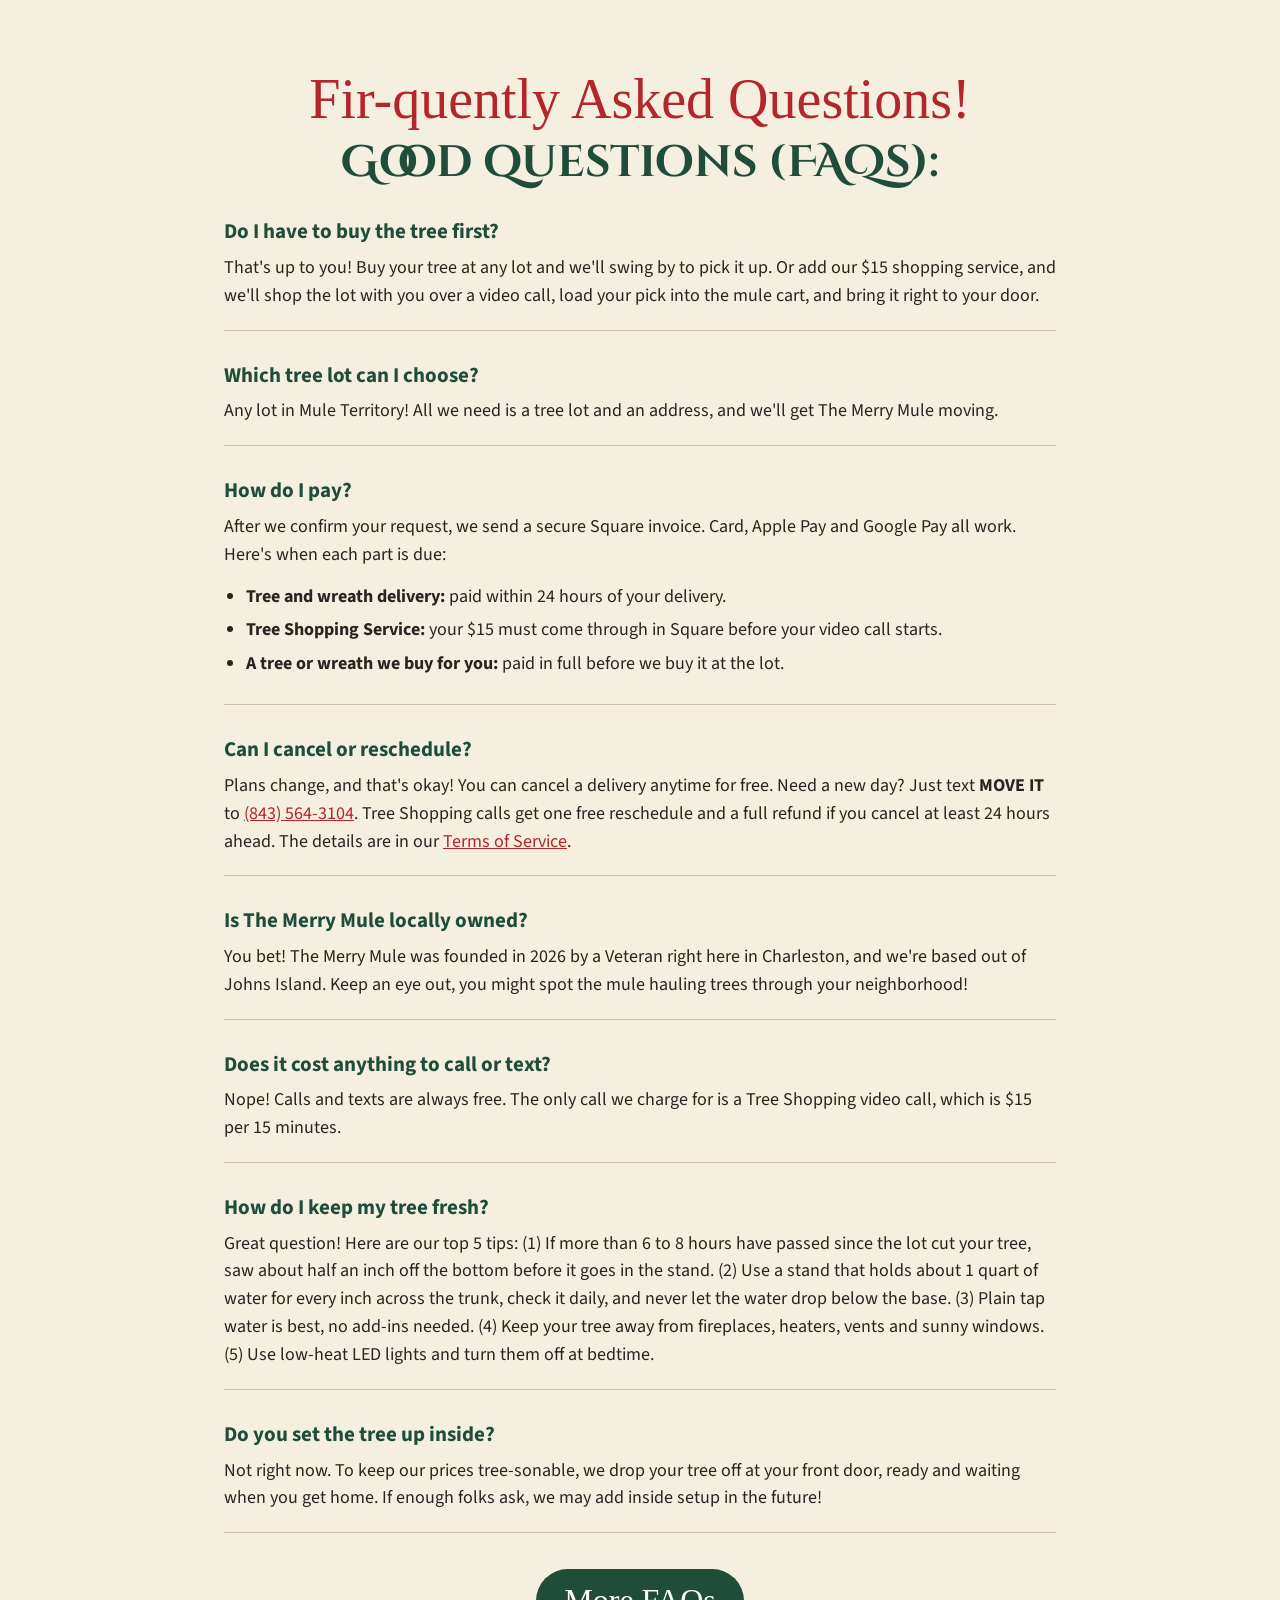
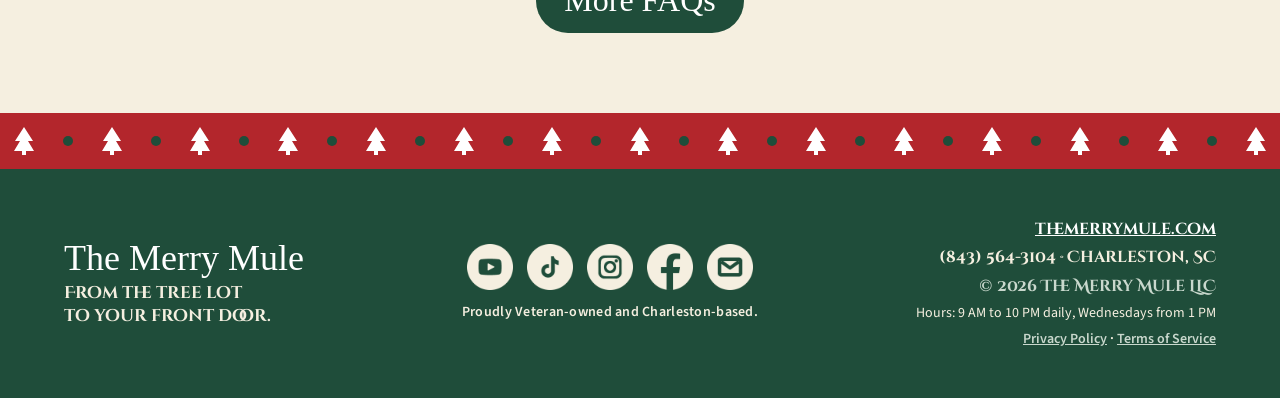
==== commit dc2d1623: "Update index.html" ====
--- a/index.html
+++ b/index.html
@@ -229,14 +229,14 @@
 <h2 class="h2" style="color:#fff">What it costs:</h2>
 </div>
 <div style="display:grid;grid-template-columns:repeat(auto-fit,minmax(260px,1fr));gap:24px;max-width:1100px;width:100%;margin:0 auto">
-<div class="mm-price"><h3>Front Door Delivery</h3><p class="amt">$25</p><p style="font-weight:600">first tree, within 5 miles of the lot<br>$35 from 5 to 10 miles<br>$50 from 10 to 15 miles<br>Second tree: $20 within 5 miles, $40 up to 15</p><p style="font-weight:600;color:#B3202A">Delivery fee only. Your tree is paid for at the lot.</p><p style="color:#4A4038">You've bought your tree. We pick it up from the lot and set it on your porch. Limit 2 trees per customer. Want a second tree? Add it in the special instructions or give us a call.</p></div>
+<div class="mm-price"><h3>Front Door Delivery</h3><p class="amt">$25</p><p style="font-weight:600">first tree, within 5 miles of the lot<br>$35 from 5 to 10 miles<br>$50 from 10 to 15 miles<br>Second tree: $20 within 5 miles, $30 from 5 to 10, $40 from 10 to 15</p><p style="font-weight:600;color:#B3202A">Delivery fee only. Your tree is paid for at the lot.</p><p style="color:#4A4038">You've bought your tree. We pick it up from the lot and set it on your porch. Limit 2 trees per customer. Want a second tree? Add it in the special instructions or give us a call.</p></div>
 <div class="mm-price"><h3>Tree Shopping Service</h3><p class="amt">+$15</p><p style="font-weight:600">per 15-minute call, added to delivery charge</p><p style="color:#4A4038">Skip the lot entirely. We video call you from the trees, you choose, we bring it home.</p></div>
 <div class="mm-price"><h3>Wreath Delivery</h3><p class="amt">+$5</p><p style="font-weight:600">per wreath, add-on to delivery</p><p style="color:#4A4038">Picking up a wreath too? We'll bring it home with your tree, ready to hang. Limit 4 wreaths per customer.</p></div>
 </div>
 <div style="max-width:1100px;width:100%;margin:0 auto;background:#fff;border-radius:20px;padding:28px 32px;display:flex;flex-direction:column;gap:10px;text-align:center;font-size:15px;color:var(--ink)">
 <p style="margin:0">Tree and wreath prices are separate and set by the lot.<br>All delivery and shopping prices are in addition to tree and wreath prices.</p>
 <p style="margin:0"><strong style="color:var(--green)">How payment works:</strong> Tree and wreath delivery is paid within 24 hours of your delivery. Want us to shop for you?<br>The $15 shopping fee is paid before your video call, and the price of your tree and wreath is paid before we buy them at the lot.</p>
-<p style="margin:0"><strong style="color:var(--green)">Military, Veteran and first responder discount:</strong> $5 off your first tree delivery and $2.50 off your first wreath. Just let us know when you book.<br>Discounts don't apply to the Tree Shopping Service.</p>
+<p style="margin:0"><strong style="color:var(--green)">Military, Veteran and first responder discount:</strong> $5 off your first tree delivery and 10% off your first wreath. Just let us know when you book.<br>Discounts don't apply to the Tree Shopping Service.</p>
 </div>
 </div>
 </section>
